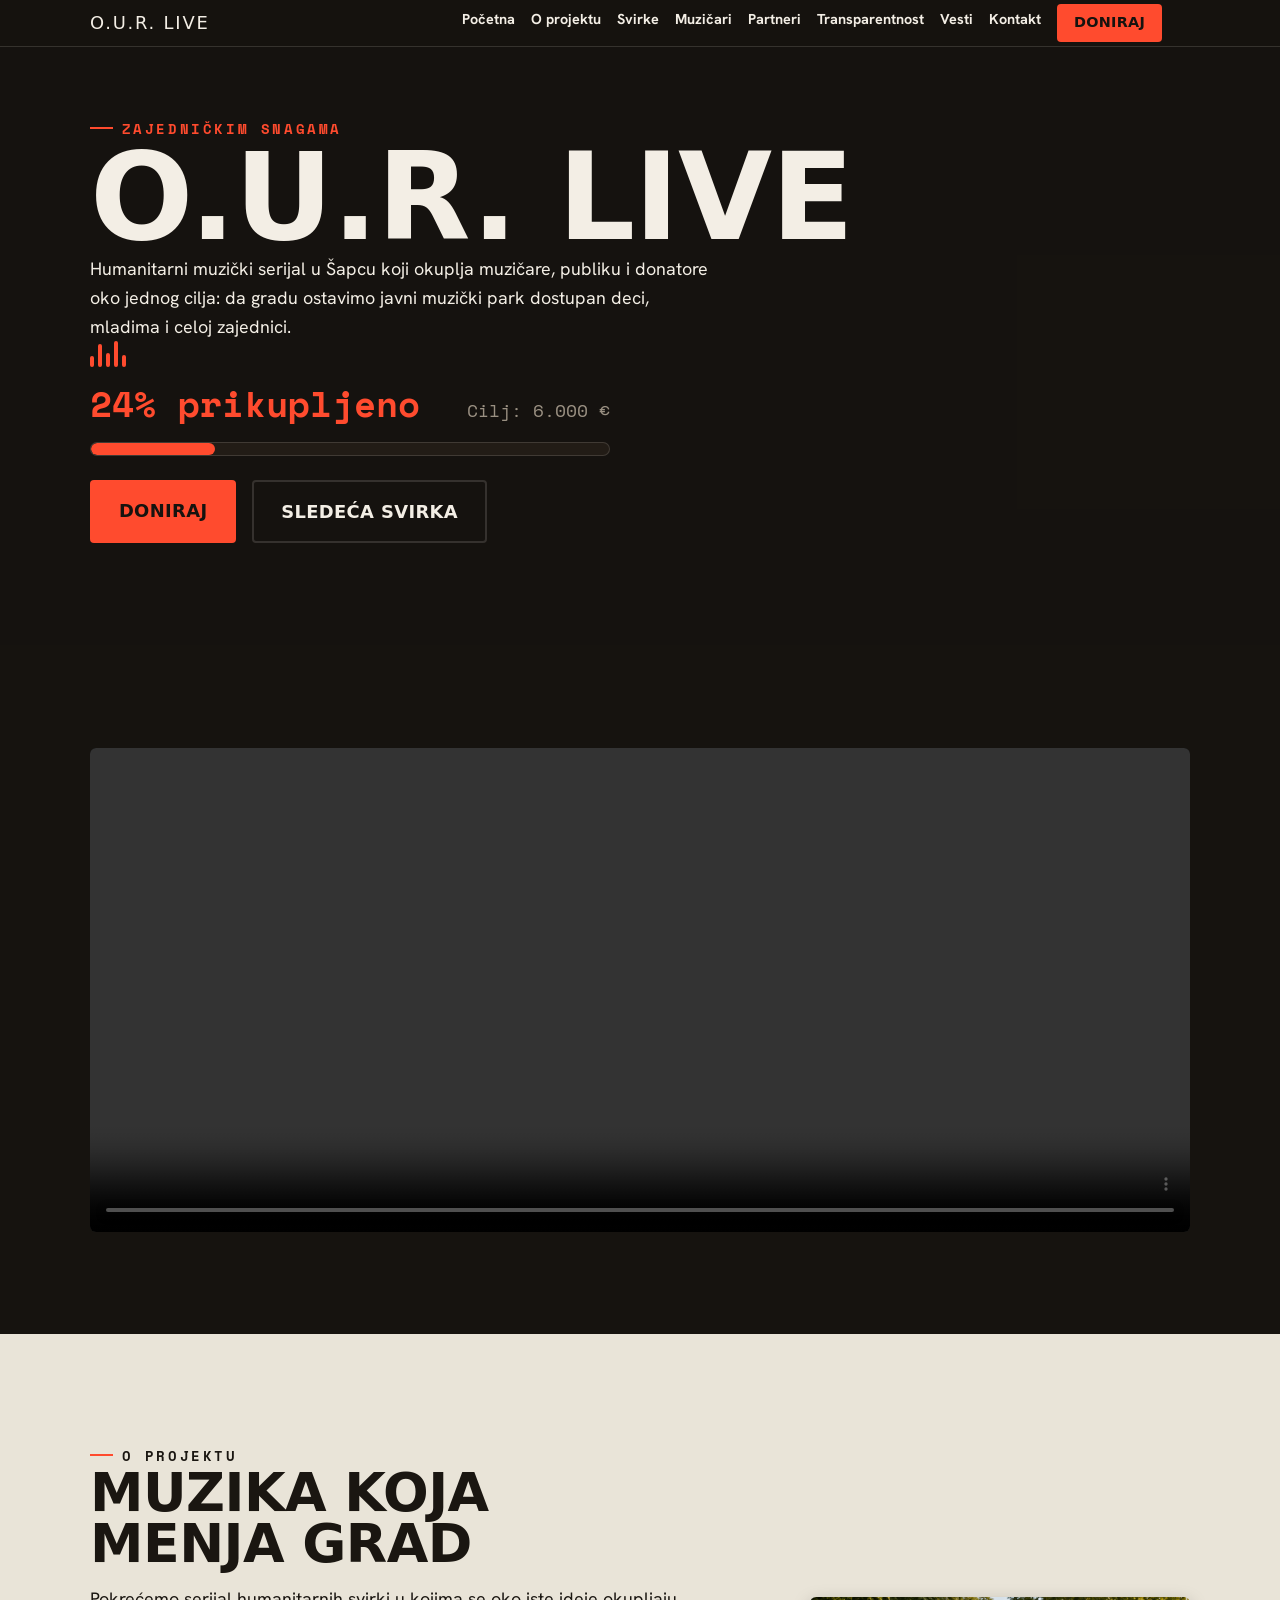
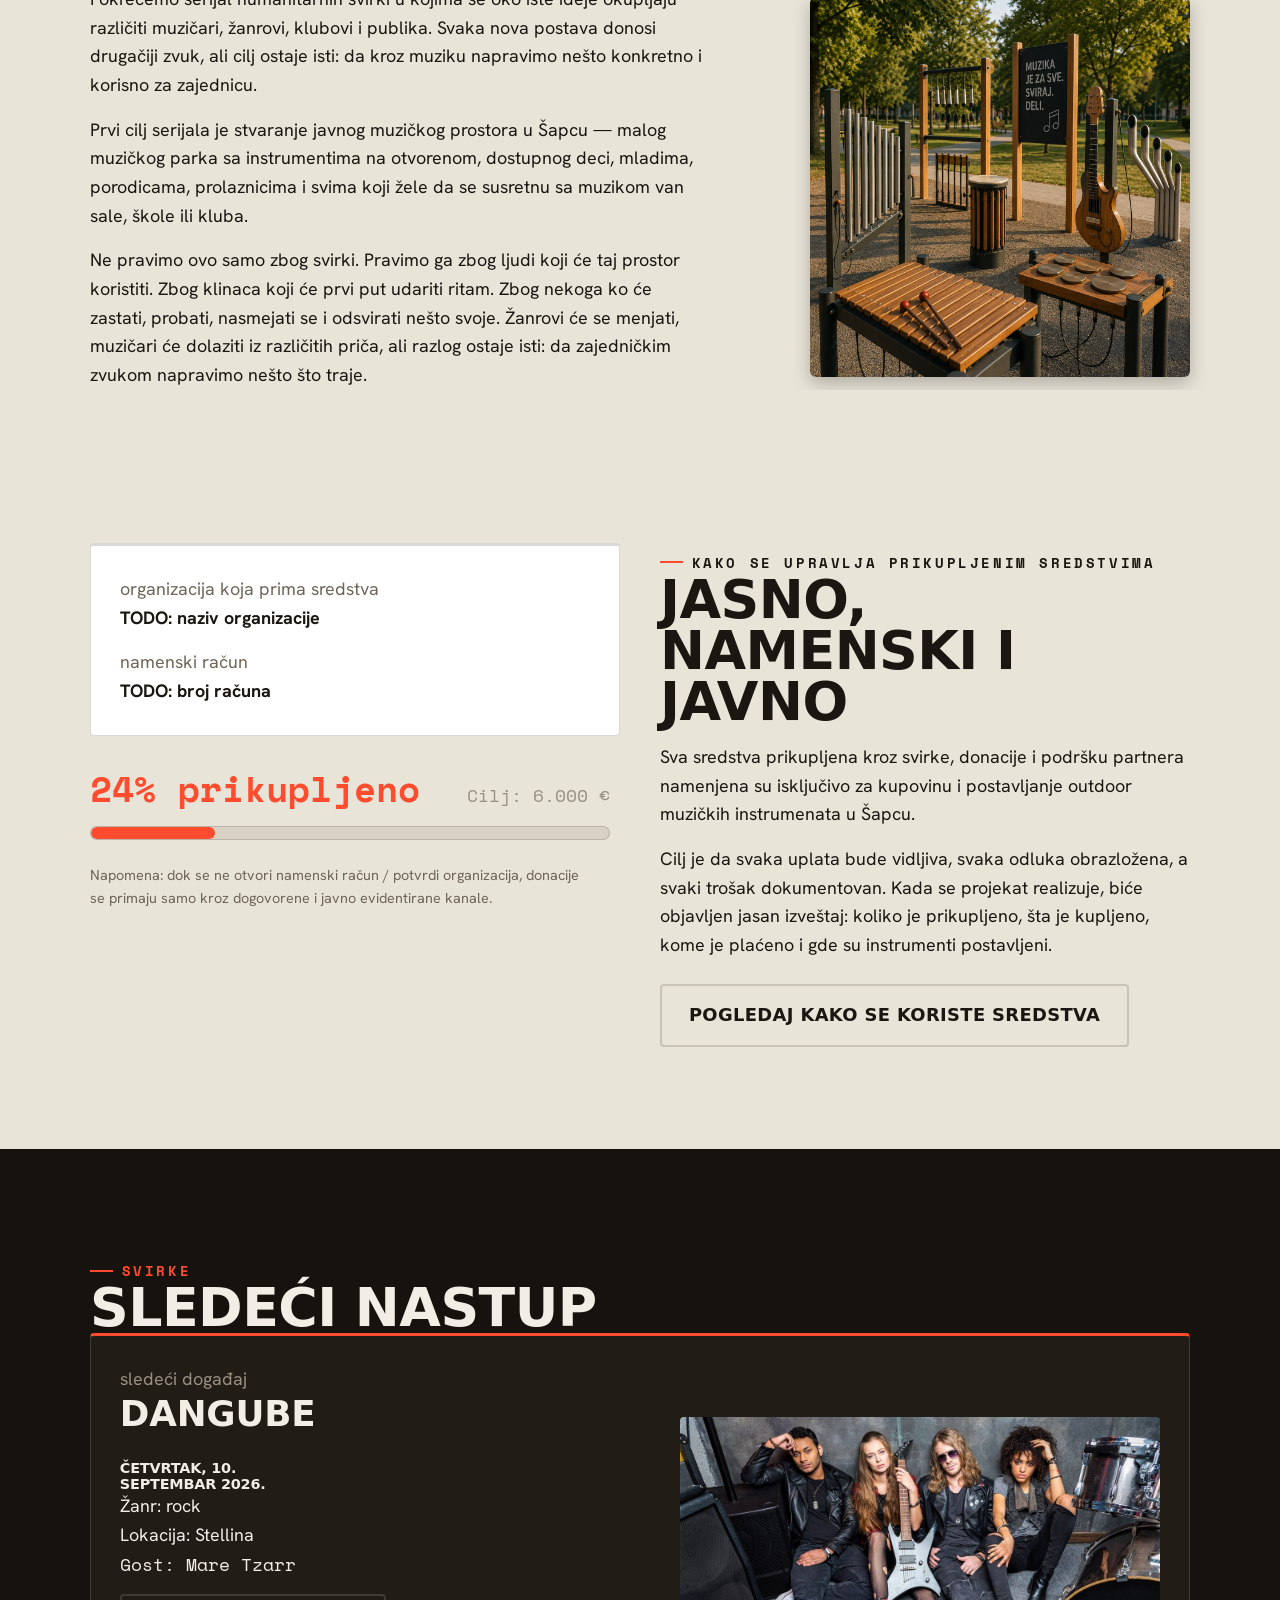
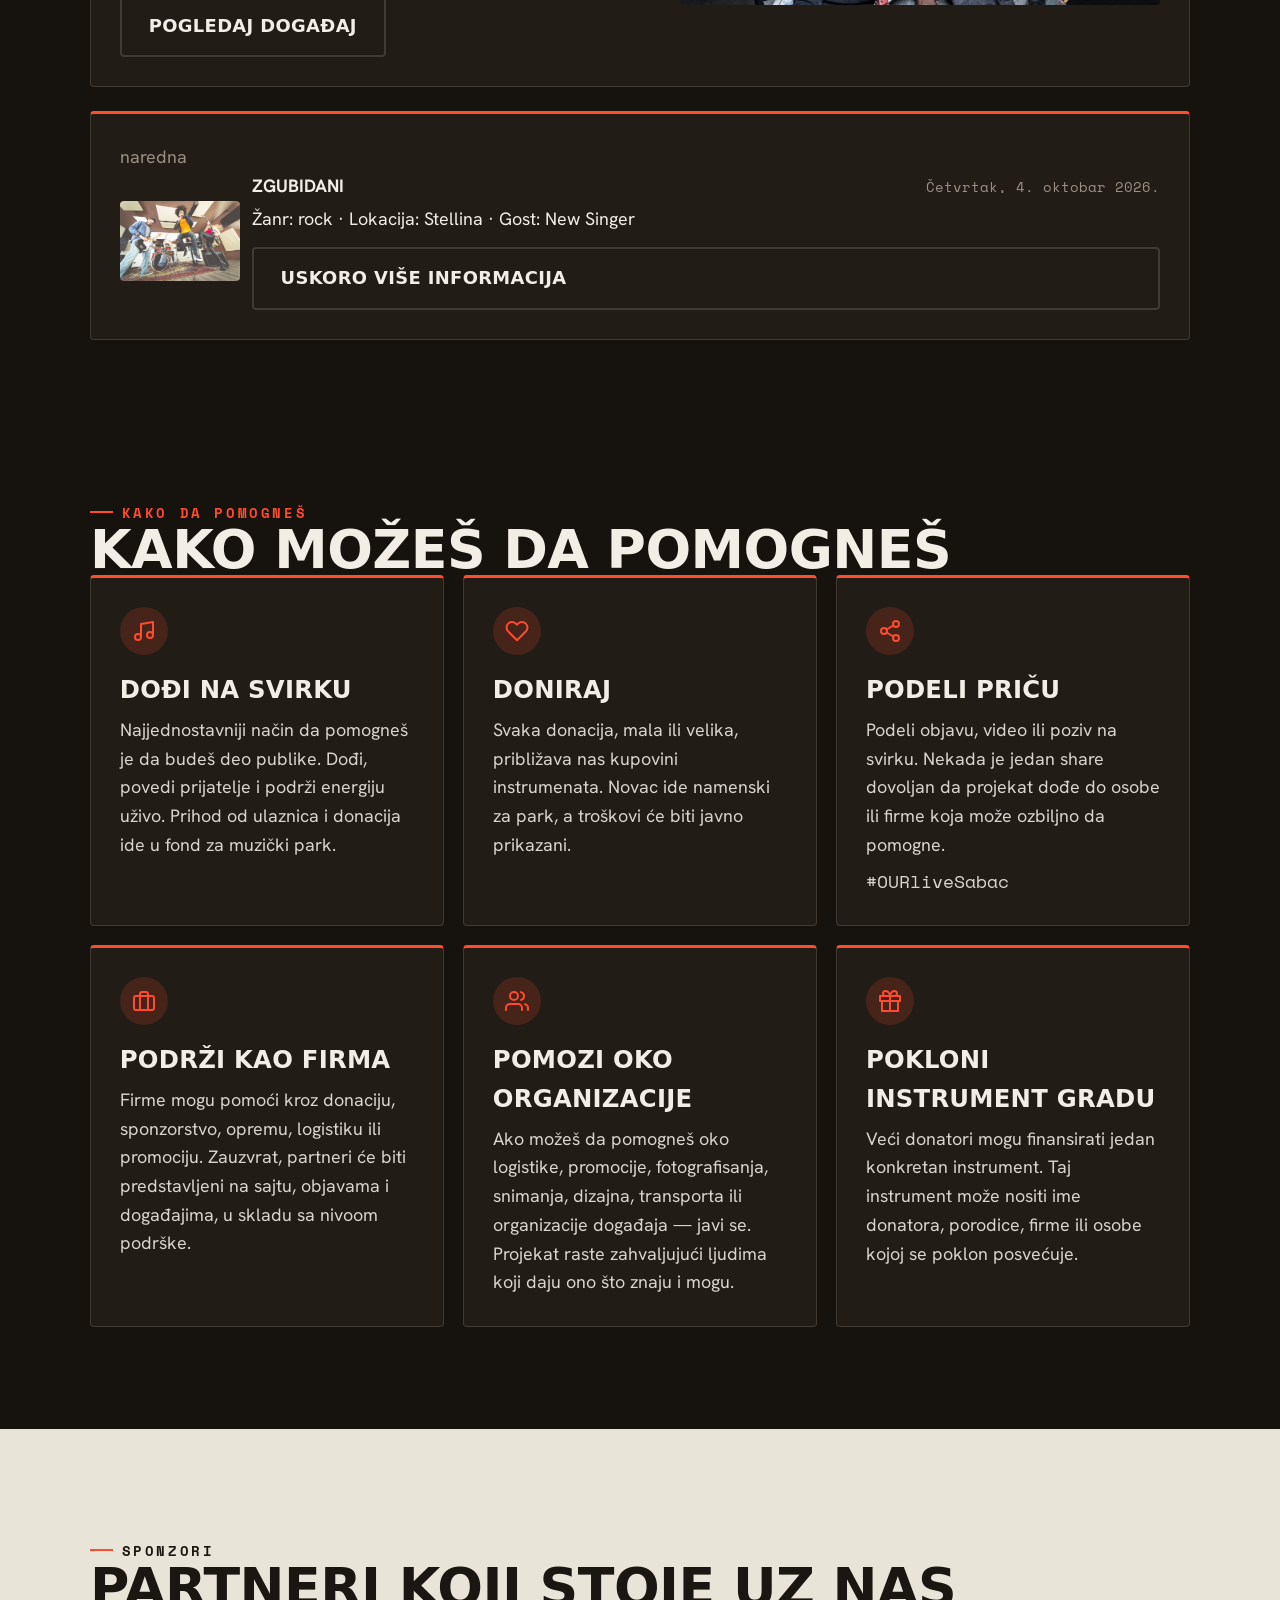
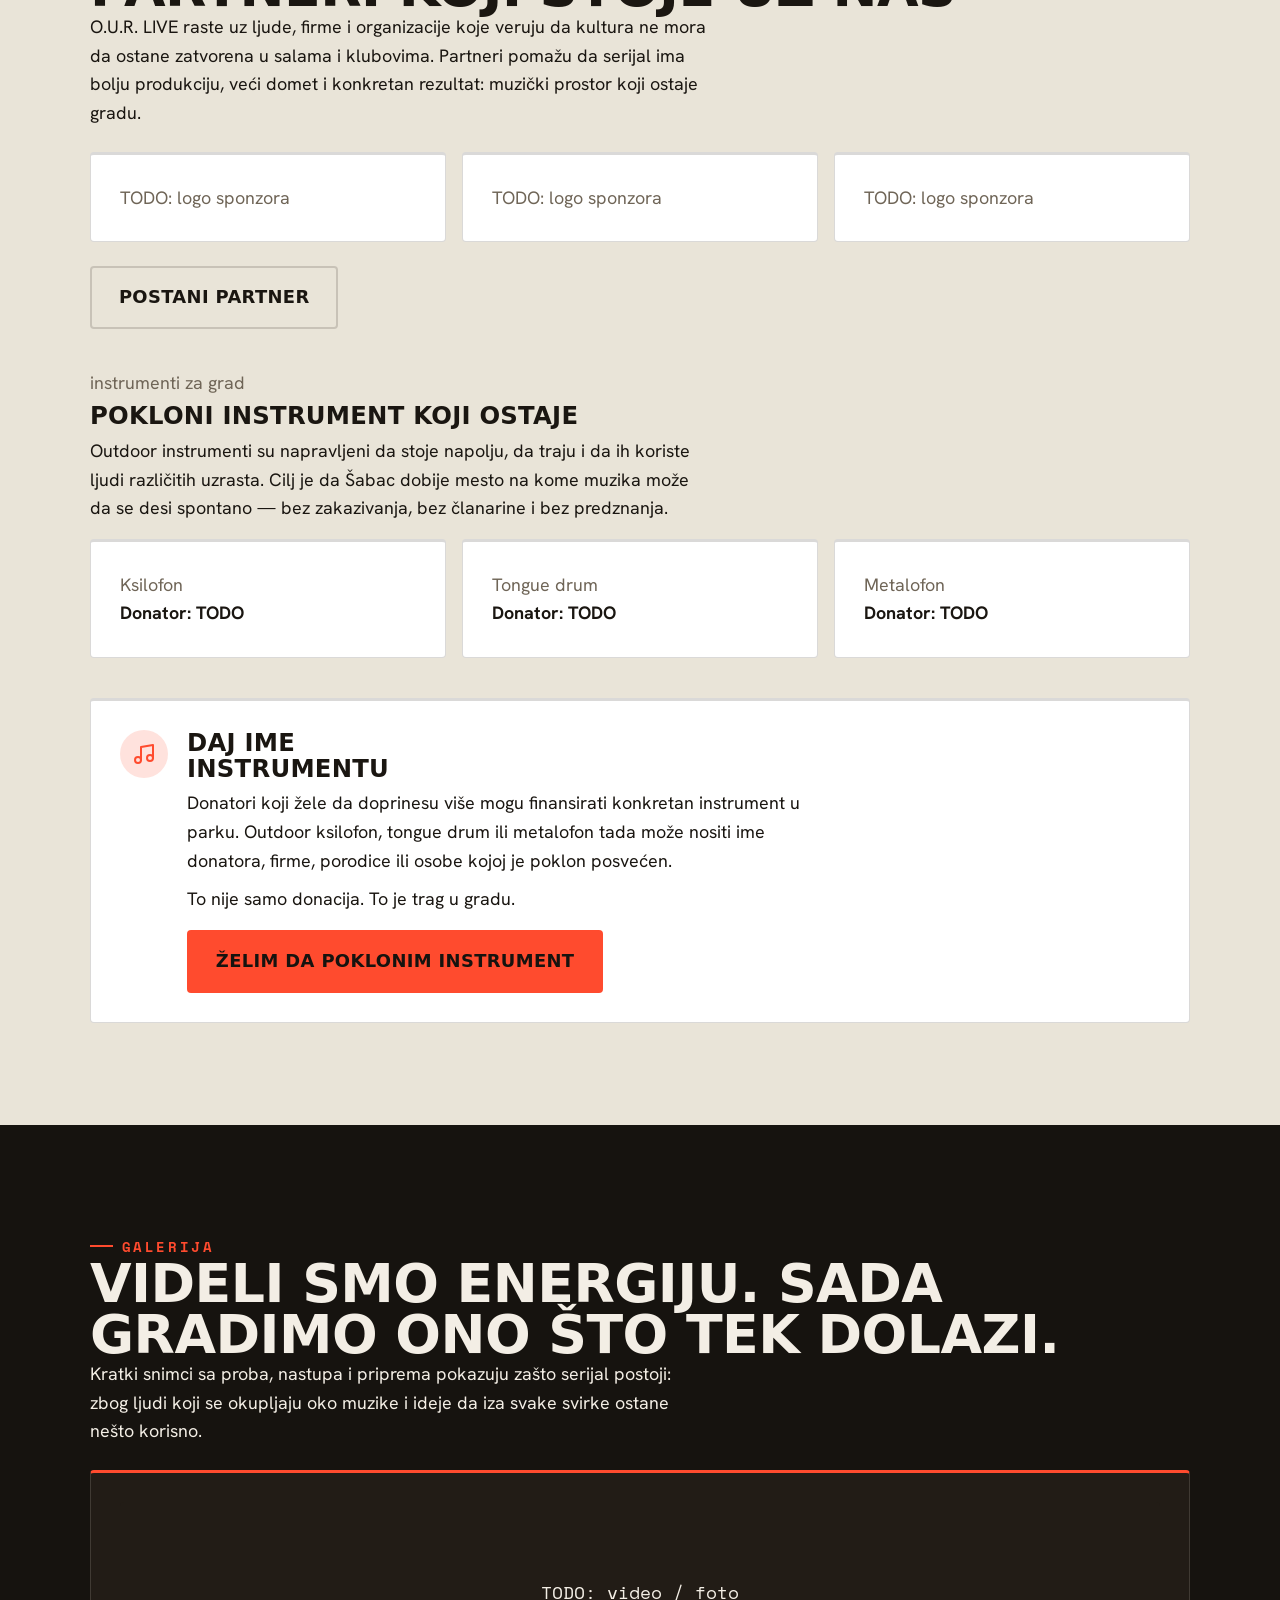
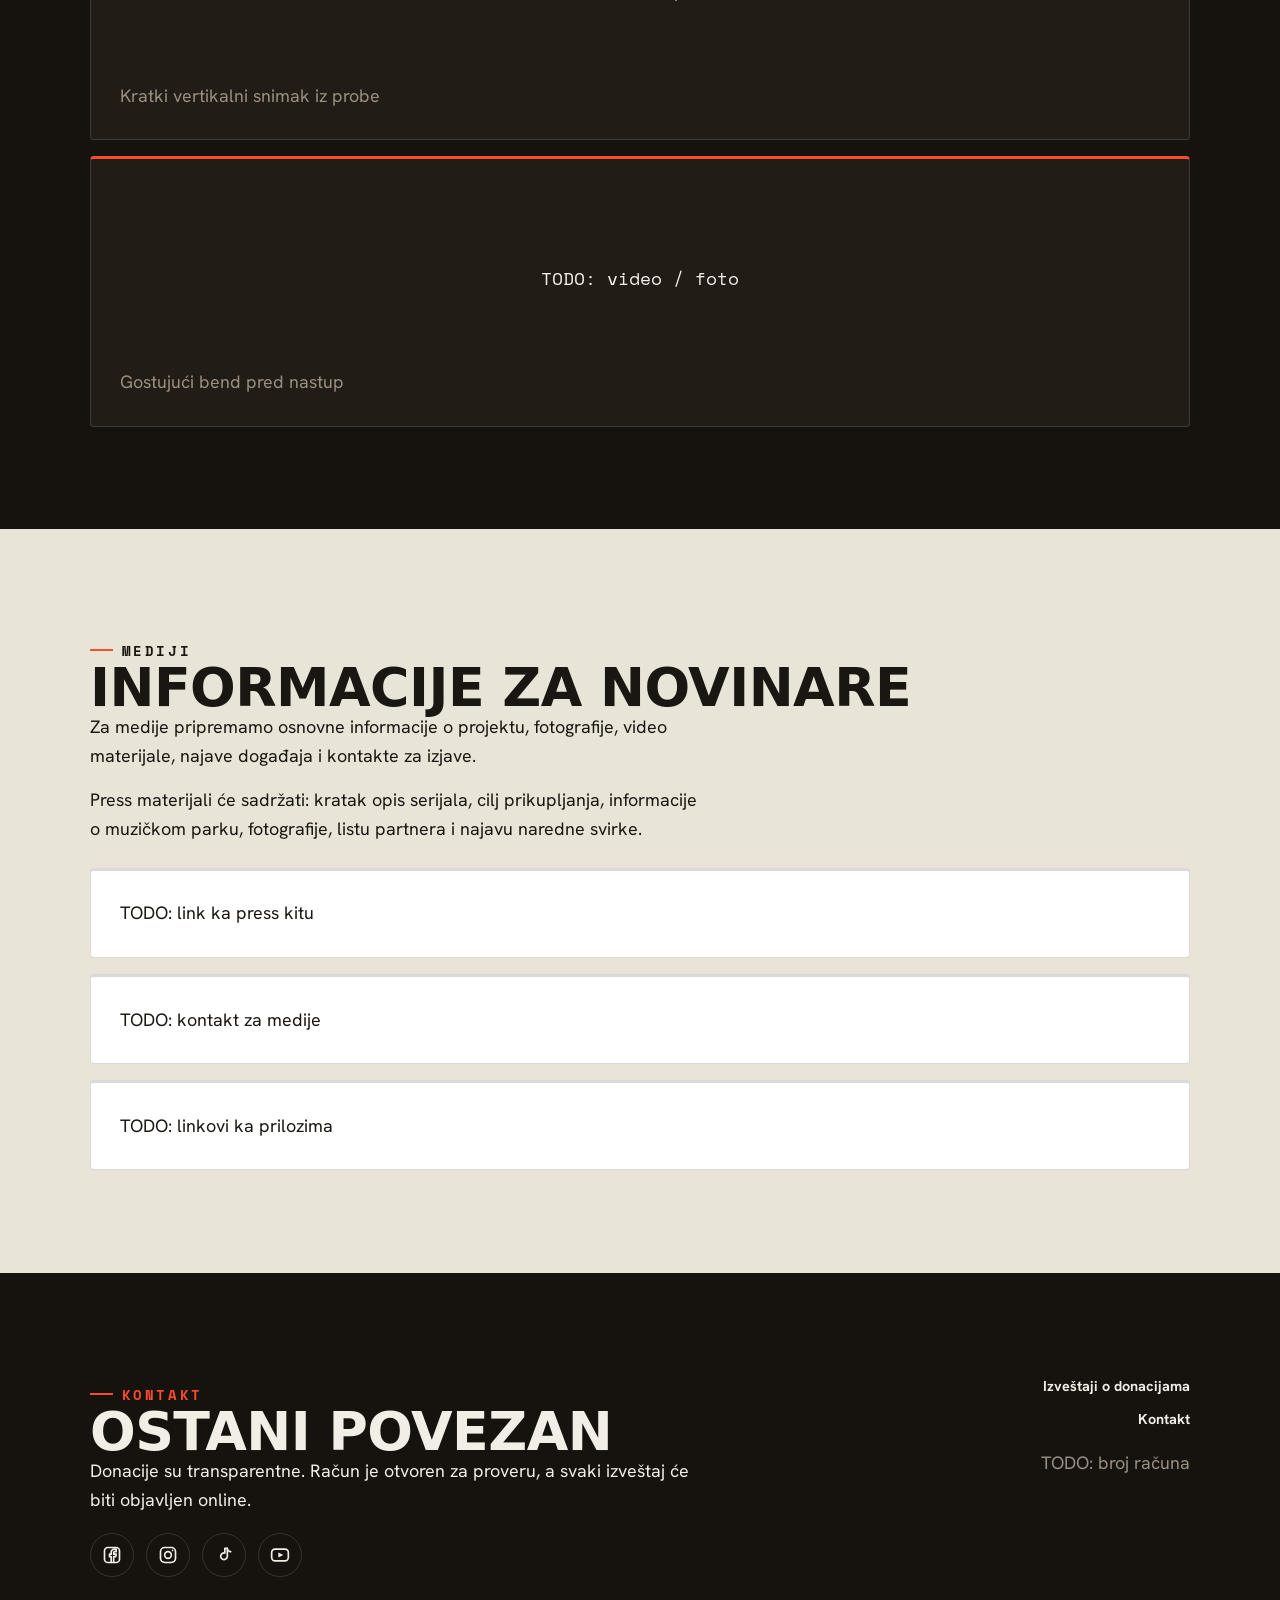
==== index.html @ f0184e60 "Move funds heading into the right column, above the text Eyebrow and h2 now live inside the right-co" ====
<!DOCTYPE html>
<html lang="sr">
<head>
  <meta charset="UTF-8">
  <meta name="viewport" content="width=device-width, initial-scale=1.0">
  <title>O.U.R. LIVE | Humanitarne svirke za muzički park u Šapcu</title>
  <meta name="description" content="O.U.R. LIVE je serijal humanitarnih svirki u Šapcu. Donacije idu za izgradnju outdoor muzičkog parka i instrumente za zajednicu.">
  <meta property="og:type" content="website">
  <meta property="og:locale" content="sr_RS">
  <meta property="og:title" content="O.U.R. LIVE | Humanitarne svirke za muzički park u Šapcu">
  <meta property="og:description" content="O.U.R. LIVE je serijal humanitarnih svirki u Šapcu. Donacije idu za izgradnju outdoor muzičkog parka i instrumente za zajednicu.">
  <!-- TODO: zameniti apsolutnim URL-om (sa domenom) kad sajt ode na produkciju -->
  <meta property="og:image" content="/dangube-band-web.jpg">
  <link rel="stylesheet" href="styles.css">
</head>
<body data-genre="hardrock">
    <site-nav></site-nav>
  <header class="section stage" aria-label="Hero" style="position:relative; overflow:hidden;">
    <div style="position:absolute; inset:0; z-index:0; overflow:hidden;">
      <video autoplay muted loop playsinline style="width:100%; height:100%; object-fit:cover; display:block;">
        <source src="hero.mp4" type="video/mp4">
        Tvoj brauzer ne podržava video.
      </video>
      <div style="position:absolute; inset:0; background:color-mix(in srgb, var(--ink) 35%, transparent);"></div>
    </div>
    <div class="wrap" style="position:relative; z-index:1;">
      <span class="eyebrow">ZAJEDNIČKIM SNAGAMA</span>
      <h1>O.U.R. LIVE</h1>
      <p>Humanitarni muzički serijal u Šapcu koji okuplja muzičare, publiku i donatore oko jednog cilja: da gradu ostavimo javni muzički park dostupan deci, mladima i celoj zajednici.</p>
      <div class="pulse" aria-hidden="true">
        <span></span><span></span><span></span><span></span><span></span>
      </div>
      <div class="thermo" role="region" aria-label="procenat prikupljenih donacija">
        <div class="thermo__row">
          <div class="thermo__now"><span class="data">24%</span> prikupljeno</div>
          <div class="thermo__goal">Cilj: 6.000 €</div>
        </div>
        <div class="thermo__bar" aria-hidden="true">
          <div class="thermo__fill" style="--progress:24%;"></div>
        </div>
      </div>
      <div style="display:flex; flex-wrap:wrap; gap:1rem; margin-top:1.5rem;">
        <a class="btn btn--donate" href="#funds">Doniraj</a>
        <button class="btn btn--ghost" id="scrollNext" type="button">Sledeća svirka</button>
      </div>
      
    </div>
  </header>

  <section id="hero-video-block" class="section stage" aria-label="Hero video block" style="background:var(--ink); color:var(--on-ink);">
    <div class="wrap">
      <div style="max-width:var(--maxw); margin-inline:auto;">
        <div style="background:transparent; border-radius:6px; overflow:hidden;">
          <!-- mesto za video: ubaci fajl i <source> u <video> ili promeni src -->
          <div style="width:100%; height:clamp(20.52rem, 37.8vw, 43.2rem);">
            <video id="hero-block-video" playsinline controls style="width:100%; height:100%; object-fit:cover; display:block; background:#000;">
              <source src="band.mp4" type="video/mp4">
              Tvoj brauzer ne podržava video.
            </video>
          </div>
        </div>
      </div>
    </div>
  </section>

  <main>
    <section id="project" class="section ledger" aria-labelledby="project-title">
      <div class="wrap">
        <span class="eyebrow">o projektu</span>
        <h2 id="project-title">Muzika koja<br>menja grad</h2>
        <div style="height:1rem" aria-hidden="true"></div>
        <div class="project-grid">
          <div>
            <p>Pokrećemo serijal humanitarnih svirki u kojima se oko iste ideje okupljaju različiti muzičari, žanrovi, klubovi i publika. Svaka nova postava donosi drugačiji zvuk, ali cilj ostaje isti: da kroz muziku napravimo nešto konkretno i korisno za zajednicu.</p>
            <div style="height:1rem" aria-hidden="true"></div>
            <p>Prvi cilj serijala je stvaranje javnog muzičkog prostora u Šapcu — malog muzičkog parka sa instrumentima na otvorenom, dostupnog deci, mladima, porodicama, prolaznicima i svima koji žele da se susretnu sa muzikom van sale, škole ili kluba.</p>
            <div style="height:1rem" aria-hidden="true"></div>
            <p>Ne pravimo ovo samo zbog svirki. Pravimo ga zbog ljudi koji će taj prostor koristiti. Zbog klinaca koji će prvi put udariti ritam. Zbog nekoga ko će zastati, probati, nasmejati se i odsvirati nešto svoje. Žanrovi će se menjati, muzičari će dolaziti iz različitih priča, ali razlog ostaje isti: da zajedničkim zvukom napravimo nešto što traje.</p>
          </div>
          <figure style="margin:0; display:flex; align-items:center; justify-content:center;">
            <img src="ksilofon.png" alt="ksilofon instrument" style="width:auto; max-height:clamp(24rem,80vh,72rem); border-radius:6px; box-shadow: 0 6px 18px rgba(0,0,0,0.25);" />
          </figure>
        </div>
      </div>
    </section>

    <section id="funds" class="section ledger" aria-labelledby="funds-title" style="padding-block-start: calc(var(--section-y) * 0.5);">
      <div class="wrap funds-content">
        <div class="funds-columns">
          <div class="funds-columns__data">
            <div class="card">
              <p class="muted">organizacija koja prima sredstva</p>
              <p><strong>TODO: naziv organizacije</strong></p>
              <p class="muted" style="margin-top:1rem;">namenski račun</p>
              <p><strong>TODO: broj računa</strong></p>
            </div>

            <div class="thermo" role="region" aria-label="procenat prikupljenih donacija" style="margin-top:1.5rem;">
              <div class="thermo__row">
                <div class="thermo__now"><span class="data">24%</span> prikupljeno</div>
                <div class="thermo__goal">Cilj: 6.000 €</div>
              </div>
              <div class="thermo__bar" aria-hidden="true">
                <div class="thermo__fill" style="--progress:24%;"></div>
              </div>
            </div>

            <p class="muted" style="margin-top:1.5rem; font-size:var(--step--1);">Napomena: dok se ne otvori namenski račun / potvrdi organizacija, donacije se primaju samo kroz dogovorene i javno evidentirane kanale.</p>
          </div>
          <div class="funds-columns__text">
            <span class="eyebrow">kako se upravlja prikupljenim sredstvima</span>
            <h2 id="funds-title">Jasno, namenski i javno</h2>
            <div style="height:1rem" aria-hidden="true"></div>
            <p>Sva sredstva prikupljena kroz svirke, donacije i podršku partnera namenjena su isključivo za kupovinu i postavljanje outdoor muzičkih instrumenata u Šapcu.</p>
            <div style="height:1rem" aria-hidden="true"></div>
            <p>Cilj je da svaka uplata bude vidljiva, svaka odluka obrazložena, a svaki trošak dokumentovan. Kada se projekat realizuje, biće objavljen jasan izveštaj: koliko je prikupljeno, šta je kupljeno, kome je plaćeno i gde su instrumenti postavljeni.</p>
            <a class="btn btn--ghost" href="/transparentnost.html" style="margin-top:1.5rem;">Pogledaj kako se koriste sredstva</a>
          </div>
        </div>
      </div>
    </section>

    <section id="shows" class="section stage" aria-labelledby="shows-title" style="padding-block-end: calc(var(--section-y) * 0.5);">
      <div class="wrap">
        <span class="eyebrow">svirke</span>
        <h2 id="shows-title" tabindex="-1">Sledeći nastup</h2>
        <article class="card show-card" aria-labelledby="next-show-title">
          <figure class="show-card__media" style="aspect-ratio:1200/469;">
            <img src="dangube-band-web.jpg" alt="Bend Dangube" width="1200" height="469" loading="lazy" />
          </figure>
          <div class="show-card__body">
            <p class="muted">sledeći događaj</p>
            <h3 id="next-show-title"><strong>DANGUBE</strong><br><span class="show-date">Četvrtak, 10. septembar 2026.</span></h3>
            <p>Žanr: rock<br>Lokacija: Stellina</p>
            <p class="data">Gost: Mare Tzarr</p>
            <a class="btn btn--ghost" href="/svirke/" style="margin-top:1rem;">Pogledaj događaj</a>
          </div>
        </article>
        <div style="margin-top:1.5rem; display:grid; gap:1rem;">
          <article class="card">
            <p class="muted">naredna</p>
            <div class="next-show">
              <figure class="next-show__thumb">
                <img src="zgubidani-band-web.jpg" alt="Bend Zgubidani" loading="lazy" />
              </figure>
              <div class="next-show__body">
                <div class="next-show__row">
                  <strong>ZGUBIDANI</strong>
                  <span class="data">Četvrtak, 4. oktobar 2026.</span>
                </div>
                <div class="next-show__row">
                  <span>Žanr: rock · Lokacija: Stellina · Gost: New Singer</span>
                </div>
                <a class="btn btn--ghost" href="/svirke/" style="margin-top:0.5rem;">Uskoro više informacija</a>
              </div>
            </div>
          </article>
        </div>
      </div>
    </section>

    <section id="help" class="section stage" aria-labelledby="help-title">
      <div class="wrap">
        <span class="eyebrow">kako da pomogneš</span>
        <h2 id="help-title">Kako možeš da pomogneš</h2>
        <ul class="help-grid">
          <li class="card help-card">
            <span class="help-card__icon" aria-hidden="true">
              <svg viewBox="0 0 24 24" fill="none" stroke="currentColor" stroke-width="2" stroke-linecap="round" stroke-linejoin="round"><path d="M9 18V5l12-2v13"></path><circle cx="6" cy="18" r="3"></circle><circle cx="18" cy="16" r="3"></circle></svg>
            </span>
            <p class="help-card__title">Dođi na svirku</p>
            <p>Najjednostavniji način da pomogneš je da budeš deo publike. Dođi, povedi prijatelje i podrži energiju uživo. Prihod od ulaznica i donacija ide u fond za muzički park.</p>
          </li>
          <li class="card help-card">
            <span class="help-card__icon" aria-hidden="true">
              <svg viewBox="0 0 24 24" fill="none" stroke="currentColor" stroke-width="2" stroke-linecap="round" stroke-linejoin="round"><path d="M20.84 4.61a5.5 5.5 0 0 0-7.78 0L12 5.67l-1.06-1.06a5.5 5.5 0 0 0-7.78 7.78l1.06 1.06L12 21.23l7.78-7.78 1.06-1.06a5.5 5.5 0 0 0 0-7.78z"></path></svg>
            </span>
            <p class="help-card__title">Doniraj</p>
            <p>Svaka donacija, mala ili velika, približava nas kupovini instrumenata. Novac ide namenski za park, a troškovi će biti javno prikazani.</p>
          </li>
          <li class="card help-card">
            <span class="help-card__icon" aria-hidden="true">
              <svg viewBox="0 0 24 24" fill="none" stroke="currentColor" stroke-width="2" stroke-linecap="round" stroke-linejoin="round"><circle cx="18" cy="5" r="3"></circle><circle cx="6" cy="12" r="3"></circle><circle cx="18" cy="19" r="3"></circle><line x1="8.59" y1="13.51" x2="15.42" y2="17.49"></line><line x1="15.41" y1="6.51" x2="8.59" y2="10.49"></line></svg>
            </span>
            <p class="help-card__title">Podeli priču</p>
            <p>Podeli objavu, video ili poziv na svirku. Nekada je jedan share dovoljan da projekat dođe do osobe ili firme koja može ozbiljno da pomogne.</p>
            <p class="data" style="margin-top:0.5rem;">#OURliveSabac</p>
          </li>
          <li class="card help-card">
            <span class="help-card__icon" aria-hidden="true">
              <svg viewBox="0 0 24 24" fill="none" stroke="currentColor" stroke-width="2" stroke-linecap="round" stroke-linejoin="round"><rect x="2" y="7" width="20" height="14" rx="2" ry="2"></rect><path d="M16 21V5a2 2 0 0 0-2-2h-4a2 2 0 0 0-2 2v16"></path></svg>
            </span>
            <p class="help-card__title">Podrži kao firma</p>
            <p>Firme mogu pomoći kroz donaciju, sponzorstvo, opremu, logistiku ili promociju. Zauzvrat, partneri će biti predstavljeni na sajtu, objavama i događajima, u skladu sa nivoom podrške.</p>
          </li>
          <li class="card help-card">
            <span class="help-card__icon" aria-hidden="true">
              <svg viewBox="0 0 24 24" fill="none" stroke="currentColor" stroke-width="2" stroke-linecap="round" stroke-linejoin="round"><path d="M17 21v-2a4 4 0 0 0-4-4H5a4 4 0 0 0-4 4v2"></path><circle cx="9" cy="7" r="4"></circle><path d="M23 21v-2a4 4 0 0 0-3-3.87"></path><path d="M16 3.13a4 4 0 0 1 0 7.75"></path></svg>
            </span>
            <p class="help-card__title">Pomozi oko organizacije</p>
            <p>Ako možeš da pomogneš oko logistike, promocije, fotografisanja, snimanja, dizajna, transporta ili organizacije događaja — javi se. Projekat raste zahvaljujući ljudima koji daju ono što znaju i mogu.</p>
          </li>
          <li class="card help-card">
            <span class="help-card__icon" aria-hidden="true">
              <svg viewBox="0 0 24 24" fill="none" stroke="currentColor" stroke-width="2" stroke-linecap="round" stroke-linejoin="round"><polyline points="20 12 20 22 4 22 4 12"></polyline><rect x="2" y="7" width="20" height="5"></rect><line x1="12" y1="22" x2="12" y2="7"></line><path d="M12 7H7.5a2.5 2.5 0 0 1 0-5C11 2 12 7 12 7z"></path><path d="M12 7h4.5a2.5 2.5 0 1 0 0-5C13 2 12 7 12 7z"></path></svg>
            </span>
            <p class="help-card__title">Pokloni instrument gradu</p>
            <p>Veći donatori mogu finansirati jedan konkretan instrument. Taj instrument može nositi ime donatora, porodice, firme ili osobe kojoj se poklon posvećuje.</p>
          </li>
        </ul>
      </div>
    </section>

    <section id="partners" class="section ledger" aria-labelledby="partners-title">
      <div class="wrap">
        <span class="eyebrow">sponzori</span>
        <h2 id="partners-title">Partneri koji stoje uz nas</h2>
        <p>O.U.R. LIVE raste uz ljude, firme i organizacije koje veruju da kultura ne mora da ostane zatvorena u salama i klubovima. Partneri pomažu da serijal ima bolju produkciju, veći domet i konkretan rezultat: muzički prostor koji ostaje gradu.</p>

        <div class="photo-grid" style="margin-top:1.5rem;">
          <div class="card"><p class="muted">TODO: logo sponzora</p></div>
          <div class="card"><p class="muted">TODO: logo sponzora</p></div>
          <div class="card"><p class="muted">TODO: logo sponzora</p></div>
        </div>
        <a class="btn btn--ghost" href="/kontakt.html" style="margin-top:1.5rem;">Postani partner</a>

        <div style="margin-top:2.5rem;">
          <p class="muted">instrumenti za grad</p>
          <h3 style="font-family:var(--font-display); font-size:var(--step-1); text-transform:uppercase; letter-spacing:0.01em; margin-top:0.4rem;">Pokloni instrument koji ostaje</h3>
          <p style="margin-top:0.6rem;">Outdoor instrumenti su napravljeni da stoje napolju, da traju i da ih koriste ljudi različitih uzrasta. Cilj je da Šabac dobije mesto na kome muzika može da se desi spontano — bez zakazivanja, bez članarine i bez predznanja.</p>
          <div class="photo-grid" style="margin-top:1rem;">
            <div class="card">
              <p class="muted">Ksilofon</p>
              <p><strong>Donator: TODO</strong></p>
            </div>
            <div class="card">
              <p class="muted">Tongue drum</p>
              <p><strong>Donator: TODO</strong></p>
            </div>
            <div class="card">
              <p class="muted">Metalofon</p>
              <p><strong>Donator: TODO</strong></p>
            </div>
          </div>
        </div>

        <div class="card" style="margin-top:2.5rem; display:flex; gap:1.2rem; align-items:flex-start;">
          <span class="help-card__icon" aria-hidden="true" style="flex-shrink:0;">
            <svg viewBox="0 0 24 24" fill="none" stroke="currentColor" stroke-width="2" stroke-linecap="round" stroke-linejoin="round"><path d="M9 18V5l12-2v13"></path><circle cx="6" cy="18" r="3"></circle><circle cx="18" cy="16" r="3"></circle></svg>
          </span>
          <div>
            <h3 style="font-family:var(--font-display); font-size:var(--step-1); text-transform:uppercase; letter-spacing:0.01em;">Daj ime instrumentu</h3>
            <p style="margin-top:0.4rem;">Donatori koji žele da doprinesu više mogu finansirati konkretan instrument u parku. Outdoor ksilofon, tongue drum ili metalofon tada može nositi ime donatora, firme, porodice ili osobe kojoj je poklon posvećen.</p>
            <p style="margin-top:0.6rem;">To nije samo donacija. To je trag u gradu.</p>
            <a class="btn btn--donate" href="/kontakt.html" style="margin-top:1rem;">Želim da poklonim instrument</a>
          </div>
        </div>
      </div>
    </section>

    <section id="gallery" class="section stage" aria-labelledby="gallery-title">
      <div class="wrap">
        <span class="eyebrow">galerija</span>
        <h2 id="gallery-title">Videli smo energiju. Sada gradimo ono što tek dolazi.</h2>
        <p>Kratki snimci sa proba, nastupa i priprema pokazuju zašto serijal postoji: zbog ljudi koji se okupljaju oko muzike i ideje da iza svake svirke ostane nešto korisno.</p>
        <div style="display:grid; gap:1rem; margin-top:1.5rem;">
          <figure class="card">
            <div aria-hidden="true" style="background:var(--surface-2); padding:2rem; border-radius:4px; min-height:180px; display:flex; align-items:center; justify-content:center;"><span style="color:var(--on-ink); font-family:var(--font-mono);">TODO: video / foto</span></div>
            <figcaption class="muted">Kratki vertikalni snimak iz probe</figcaption>
          </figure>
          <figure class="card">
            <div aria-hidden="true" style="background:var(--surface-2); padding:2rem; border-radius:4px; min-height:180px; display:flex; align-items:center; justify-content:center;"><span style="color:var(--on-ink); font-family:var(--font-mono);">TODO: video / foto</span></div>
            <figcaption class="muted">Gostujući bend pred nastup</figcaption>
          </figure>
        </div>
      </div>
    </section>

    <section id="press" class="section ledger" aria-labelledby="press-title">
      <div class="wrap">
        <span class="eyebrow">mediji</span>
        <h2 id="press-title">Informacije za novinare</h2>
        <p>Za medije pripremamo osnovne informacije o projektu, fotografije, video materijale, najave događaja i kontakte za izjave.</p>
        <div style="height:1rem" aria-hidden="true"></div>
        <p>Press materijali će sadržati: kratak opis serijala, cilj prikupljanja, informacije o muzičkom parku, fotografije, listu partnera i najavu naredne svirke.</p>
        <ul style="list-style:none; padding:0; display:grid; gap:1rem; margin-top:1.5rem;">
          <li class="card"><a href="#" aria-label="Press kit">TODO: link ka press kitu</a></li>
          <li class="card"><a href="#" aria-label="Kontakt za medije">TODO: kontakt za medije</a></li>
          <li class="card"><a href="#" aria-label="Linkovi ka prilozima">TODO: linkovi ka prilozima</a></li>
        </ul>
      </div>
    </section>
  </main>

  <site-footer></site-footer>

  <div class="donate-bar" aria-label="Brza traka za donaciju">
    <div>
      <p class="muted" style="margin:0;">Podrži muzički park u Šapcu</p>
      <p style="margin:0;">Jedna svirka pokrene veče. Zajednička podrška može da ostavi nešto što traje godinama.</p>
    </div>
    <a class="btn btn--donate" href="#funds">Doniraj sada</a>
  </div>

  <script src="script.js"></script>
</body>
</html>
---- styles.css ----
/* ============================================================
   ŠABAC LIVE — DIZAJN SISTEM
   Serijal humanitarnih svirki. Brend je SERIJAL, ne bend.
   ------------------------------------------------------------
   Skelet je žanrovski neutralan; AKCENAT se menja po epizodi
   (žanru) preko atributa data-genre. Sekcije se smenjuju:
   "scena" (tamno = šou) i "knjige" (svetlo = transparentnost).
   ============================================================ */

@import url('https://fonts.googleapis.com/css2?family=Archivo+Expanded:wght@600;700;800&family=Hanken+Grotesk:wght@400;500;600;700&family=Space+Mono:wght@400;700&display=swap');

/* ---------- TOKENI ---------- */
:root {
  /* Boje — scena (tamno) i knjige (svetlo) */
  --ink:        #16130F;   /* scena: topla skoro-crna */
  --surface-2:  #221C16;   /* podignuta tamna površina (kartice) */
  --on-ink:     #F3EEE5;   /* tekst na tamnom */
  --paper:      #E9E4D8;   /* knjige: topli bone (NIJE kliše-krem) */
  --paper-ink:  #1A1611;   /* tekst na svetlom */
  --muted:      #9A9082;   /* prigušen tekst */
  --line:       rgba(243,238,229,0.14);  /* tanke linije na tamnom */
  --line-ink:   rgba(26,22,17,0.16);      /* tanke linije na svetlom */

  /* Akcenat se MENJA po žanru. Default = hard rock (lansiranje). */
  --genre:      #FF4B2E;   /* hard rock — užareni crveni */
  --genre-ink:  #16130F;   /* tekst preko akcenta */

  /* Tipografija */
  --font-display: "Archivo Expanded", "Archivo", system-ui, sans-serif;
  --font-body:    "Hanken Grotesk", system-ui, -apple-system, sans-serif;
  --font-mono:    "Space Mono", ui-monospace, monospace;

  /* Type skala (responzivna, clamp) */
  --step--1: clamp(0.82rem, 0.79rem + 0.15vw, 0.9rem);
  --step-0:  clamp(1rem,    0.95rem + 0.25vw, 1.12rem);
  --step-1:  clamp(1.2rem,  1.08rem + 0.55vw, 1.55rem);
  --step-2:  clamp(1.6rem,  1.35rem + 1.1vw,  2.4rem);
  --step-3:  clamp(2.1rem,  1.6rem + 2.2vw,   3.6rem);
  --step-hero: clamp(3rem,  1.6rem + 7.5vw,   9rem);

  /* Prostor i ritam */
  --section-y: clamp(3.5rem, 2.4rem + 5vw, 7rem);
  --maxw: 1180px;
  --radius: 4px;          /* skoro oštro — posterski, ne mekano */
  --ease: cubic-bezier(0.22, 1, 0.36, 1);
}

/* Žanr-teme: stavi data-genre na <body> (ceo sajt)
   ili na pojedinačnu sekciju (npr. kartica svirke). */
[data-genre="hardrock"] { --genre:#FF4B2E; --genre-ink:#16130F; }
[data-genre="pop"]      { --genre:#FF4D8D; --genre-ink:#16130F; }
[data-genre="funk"]     { --genre:#F4B82E; --genre-ink:#16130F; }
[data-genre="blues"]    { --genre:#4DA6FF; --genre-ink:#16130F; }
[data-genre="akustika"] { --genre:#7BD389; --genre-ink:#16130F; }

/* ---------- RESET / BAZA ---------- */
*, *::before, *::after { box-sizing: border-box; }
* { margin: 0; }
html, body {
  min-width: 0;
  width: 100%;
  max-width: 100vw;
}
html {
  overflow-x: hidden;
}
.wrap {
  min-width: 0;
}
html { -webkit-text-size-adjust: 100%; scroll-behavior: smooth; }

body {
  background: var(--ink);
  color: var(--on-ink);
  font-family: var(--font-body);
  font-size: var(--step-0);
  line-height: 1.6;
  -webkit-font-smoothing: antialiased;
  text-rendering: optimizeLegibility;
}

img, svg, video { display: block; max-width: 100%; height: auto; }
a { color: inherit; text-decoration: none; }

/* ---------- TIPOGRAFIJA ---------- */
h1, h2, h3 {
  font-family: var(--font-display);
  font-weight: 800;
  line-height: 0.95;
  letter-spacing: -0.01em;
  text-transform: uppercase;
}
h1 { font-size: var(--step-hero); }
h2 { font-size: var(--step-3); }
h3 { font-size: var(--step-2); }
.card h3 {
  font-size: var(--step-0);
  max-width: 15ch;
  line-height: 1.1;
}
.card h3 strong {
  display: block;
  font-size: var(--step-2);
}
.card h3 .show-date {
  display: block;
  font-size: var(--step--1);
  font-weight: 700;
  margin-top: 0.5rem;
}
p  { max-width: 62ch; }

/* Oznaka / eyebrow — mono, prati žanr-boju */
.eyebrow {
  font-family: var(--font-mono);
  font-size: var(--step--1);
  font-weight: 700;
  letter-spacing: 0.18em;
  text-transform: uppercase;
  color: var(--genre);
  display: inline-flex;
  align-items: center;
  gap: 0.6em;
}
.eyebrow::before {
  content: "";
  width: 1.6em; height: 2px;
  background: var(--genre);
}

/* Brojke / podaci — uvek mono */
.data { font-family: var(--font-mono); font-feature-settings: "tnum"; }

/* ---------- LAYOUT ---------- */
.wrap {
  width: 100%;
  max-width: min(var(--maxw), 100vw);
  margin-inline: auto;
  padding-inline: clamp(1.1rem, 0.6rem + 2.5vw, 2.5rem);
  box-sizing: border-box;
  overflow-x: hidden;
}

/* Sekcija = vertikalni ritam. Varijante boje ispod. */
.section { padding-block: var(--section-y); }

/* "Scena" — tamno, default (energija, šou) */
.stage  { background: var(--ink);  color: var(--on-ink); }
/* "Knjige" — svetlo (transparentnost, čitljivost, poverenje) */
.ledger { background: var(--paper); color: var(--paper-ink); }
.ledger .muted { color: #6f6557; }
.ledger .eyebrow { color: var(--paper-ink); }
.ledger .eyebrow::before { background: var(--genre); }

.muted { color: var(--muted); }

/* ---------- DUGMAD ---------- */
.btn {
  display: inline-flex;
  align-items: center;
  gap: 0.5em;
  font-family: var(--font-display);
  font-weight: 700;
  font-size: var(--step-0);
  text-transform: uppercase;
  letter-spacing: 0.02em;
  padding: 0.85em 1.5em;
  border: 2px solid transparent;
  border-radius: var(--radius);
  cursor: pointer;
  transition: transform 0.15s var(--ease), background-color 0.15s, color 0.15s;
}
.btn:hover { transform: translateY(-2px); }
.btn:active { transform: translateY(0); }

/* Glavni CTA — žanr-boja. Ovo je "Doniraj". */
.btn--donate {
  background: var(--genre);
  color: var(--genre-ink);
}
.btn--donate:hover { filter: brightness(1.08); }

/* Sporedni CTA — obris */
.btn--ghost {
  background: transparent;
  color: var(--on-ink);
  border-color: var(--line);
}
.ledger .btn--ghost { color: var(--paper-ink); border-color: var(--line-ink); }
.btn--ghost:hover { border-color: var(--genre); color: var(--genre); }
site-nav, site-footer { display: contents; }

.site-nav {
  display: flex;
  flex-wrap: wrap;
  align-items: center;
  justify-content: space-between;
  gap: 0.75rem;
  margin-bottom: 1.5rem;
  padding: 0.25rem 0;
}
.site-nav__brand {
  font-family: var(--font-display);
  font-size: var(--step-0);
  letter-spacing: 0.1em;
  text-transform: uppercase;
  color: var(--on-ink);
  text-decoration: none;
}
.site-nav__list {
  display: flex;
  flex-wrap: wrap;
  gap: 1rem;
  list-style: none;
  padding: 0;
  margin: 0;
}
.site-nav__item { margin: 0; }
.site-nav__toggle {
  display: none;
  appearance: none;
  border: none;
  background: transparent;
  color: var(--on-ink);
  font-size: 1.4rem;
  cursor: pointer;
  padding: 0.25rem;
}
.site-nav__toggle:focus-visible {
  outline: 2px solid var(--genre);
  outline-offset: 2px;
}
.site-nav__link {
  color: var(--on-ink);
  font-size: var(--step--1);
  font-weight: 700;
  text-decoration: none;
  padding: 0;
  border: none;
  background: transparent;
  transition: color 0.2s ease;
}
.site-nav__link:hover,
.site-nav__link:focus-visible {
  color: var(--genre);
  outline: none;
}
.site-nav__item--donate { display: none; }
@media (min-width: 861px) {
  .site-nav-bar {
    position: sticky;
    top: 0;
    z-index: 100;
    background: color-mix(in srgb, var(--ink) 92%, transparent);
    backdrop-filter: blur(8px);
    border-bottom: 1px solid var(--line);
  }
  .site-nav { margin-bottom: 0; }
  .site-nav__list { margin-right: 1.75rem; }
  .site-nav__item--donate { display: list-item; }
  .site-nav__donate {
    padding: 0.45em 1.1em;
    font-size: var(--step--1);
    border-width: 1px;
  }
  header[aria-label="Hero"] .wrap { margin-top: -40px; }
}
@media (max-width: 860px) {
  .site-nav {
    flex-direction: row;
    align-items: center;
    justify-content: space-between;
    width: 100%;
    max-width: 100vw;
    min-width: 0;
  }
  .site-nav__toggle {
    display: inline-flex;
  }
  .site-nav__list {
    display: none;
    flex-direction: column;
    gap: 0.55rem;
    width: 100%;
    max-width: 100vw;
    flex-basis: 100%;
    box-sizing: border-box;
    margin-top: 0.75rem;
    padding: 1rem 0.75rem;
    background: rgba(22, 19, 15, 0.9);
    border-radius: 1rem;
  }
  .site-nav {
    max-width: 100vw;
  }
  .site-nav--open .site-nav__list {
    display: flex;
  }
  .site-nav__link {
    display: block;
    width: 100%;
    max-width: 100%;
    box-sizing: border-box;
    padding: 0.75rem 0.5rem;
  }
  .site-nav__brand {
    flex: 1 1 auto;
  }
}
.page-header { display: grid; gap: 0.9rem; padding-block-end: 1.5rem; border-bottom: 1px solid rgba(243, 238, 229, 0.1); }
.page-header h1 { max-width: 14ch; }
.page-intro { max-width: 68ch; margin-top: 0.5rem; }
.page-grid { display: grid; gap: 2rem; }
.project-grid {
  display: grid;
  grid-template-columns: 1fr;
  gap: 2rem;
  align-items: start;
}
.project-grid figure {
  margin: 0;
  display: flex;
  justify-content: center;
}
.project-grid img {
  width: 100%;
  max-width: 100%;
  height: auto;
  border-radius: 1rem;
  object-fit: cover;
}
@media (min-width: 720px) {
  .project-grid {
    grid-template-columns: minmax(0, 1fr) minmax(260px, 380px);
    align-items: center;
  }
}
@media (min-width: 960px) {
  .page-grid { grid-template-columns: minmax(320px, 1fr) 1fr; align-items: start; }
}

.placeholder-box {
  background: var(--surface-2);
  color: var(--on-ink);
  font-family: var(--font-mono);
  border-radius: var(--radius);
  min-height: 180px;
  display: flex;
  align-items: center;
  justify-content: center;
  text-align: center;
  padding: 1.5rem;
}
.ledger .placeholder-box {
  background: #fff;
  color: var(--paper-ink);
  border: 1px dashed var(--line-ink);
}
.photo-grid {
  display: grid;
  grid-template-columns: 1fr;
  gap: 1rem;
}
@media (min-width: 640px) {
  .photo-grid { grid-template-columns: repeat(3, 1fr); }
}
.funds-columns { display: grid; grid-template-columns: 1fr; gap: 2.5rem; }
.funds-columns__text { order: -1; }
@media (min-width: 720px) {
  #funds .wrap.funds-content > .funds-columns {
    display: grid;
    grid-template-columns: 1fr 1fr;
    gap: 2.5rem;
    align-items: start;
  }
  .funds-columns__text { order: 0; }
}
/* ---------- POTPISNI ELEMENT: TERMOMETAR DONACIJA ---------- */
.thermo { max-width: 520px; }
.thermo__row {
  display: flex;
  justify-content: space-between;
  align-items: baseline;
  font-family: var(--font-mono);
  margin-bottom: 0.6rem;
}
.thermo__now { font-size: var(--step-2); font-weight: 700; color: var(--genre); }
.thermo__goal { font-size: var(--step-0); color: var(--muted); }
.thermo__bar {
  height: 14px;
  background: var(--surface-2);
  border: 1px solid var(--line);
  border-radius: 999px;
  overflow: hidden;
}
.ledger .thermo__bar { background: #d9d2c4; border-color: var(--line-ink); }
.thermo__fill {
  height: 100%;
  width: var(--progress, 0%);   /* postavi inline: style="--progress:42%" */
  background: var(--genre);
  border-radius: 999px;
  transition: width 1s var(--ease);
}

@media (max-width: 719px) {
  header h1 + p { margin-top: calc(0.75rem + 20px); }
  header p + .pulse { margin-top: calc(1rem + 20px); }
}

/* ---------- POTPISNI MOTIV: PULS (bubnjar) ---------- */
.pulse { display: inline-flex; align-items: flex-end; gap: 4px; height: 1.4em; }
.pulse span {
  width: 4px;
  background: var(--genre);
  border-radius: 2px;
  animation: beat 1.1s var(--ease) infinite;
}
.pulse span:nth-child(1) { height: 40%; animation-delay: 0s; }
.pulse span:nth-child(2) { height: 90%; animation-delay: 0.12s; }
.pulse span:nth-child(3) { height: 55%; animation-delay: 0.24s; }
.pulse span:nth-child(4) { height: 100%; animation-delay: 0.36s; }
.pulse span:nth-child(5) { height: 45%; animation-delay: 0.48s; }
@keyframes beat {
  0%, 100% { transform: scaleY(0.6); }
  50%      { transform: scaleY(1); }
}

/* ---------- LEPLJIVA "DONIRAJ" TRAKA (mobilni) ---------- */
.donate-bar {
  display: none;
  position: fixed;
  inset-inline: 0;
  bottom: 0;
  z-index: 50;
  gap: 0.75rem;
  align-items: center;
  justify-content: space-between;
  padding: 0.7rem clamp(1rem, 4vw, 2rem);
  width: 100%;
  max-width: 100vw;
  box-sizing: border-box;
  background: color-mix(in srgb, var(--ink) 92%, transparent);
  backdrop-filter: blur(8px);
  border-top: 1px solid var(--line);
}
.donate-bar .btn { padding-block: 0.6em; }
@media (max-width: 719px) {
  .donate-bar { display: flex; }
  body:has(.donate-bar) { padding-bottom: 108px; }
}

/* ---------- KARTICA (svirka / instrument / sponzor) ---------- */
.card {
  background: var(--surface-2);
  border: 1px solid var(--line);
  max-width: 100vw;
  border-radius: var(--radius);
  padding: clamp(1.2rem, 1rem + 1vw, 1.8rem);
  border-top: 3px solid var(--genre);   /* žanr-akcenat na vrhu */
}
.ledger .card { background: #fff; border-color: var(--line-ink); color: var(--paper-ink); }

.show-card { display: grid; gap: 1.2rem; }
.show-card__media {
  margin: 0;
  border-radius: var(--radius);
  overflow: hidden;
  aspect-ratio: 16 / 9;
}
.show-card__media img {
  width: 100%;
  height: 100%;
  object-fit: cover;
  display: block;
}
@media (min-width: 860px) {
  .show-card { grid-template-columns: 1fr minmax(320px, 480px); align-items: center; }
  .show-card__media { order: 2; }
  .show-card__body { order: 1; }
}

/* ---------- Kompaktan red za naredne svirke (mala slika, nenaglašeno) ---------- */
.next-show { display: flex; flex-direction: column; gap: 0.75rem; }
.next-show__thumb {
  margin: 0;
  flex-shrink: 0;
  overflow: hidden;
  border-radius: var(--radius);
  aspect-ratio: 1200 / 801;
  width: 6rem;
}
.next-show__thumb img { width: 100%; height: 100%; object-fit: cover; display: block; }
.next-show__body { display: grid; gap: 0.3rem; min-width: 0; }
.next-show__row { display: flex; justify-content: space-between; align-items: baseline; gap: 1rem; flex-wrap: wrap; }
.next-show__row .data { font-size: var(--step--1); color: var(--muted); }
@media (min-width: 480px) {
  .next-show { flex-direction: row; align-items: center; }
  .next-show__thumb { width: auto; height: 5rem; }
  .next-show__body { flex: 1; align-content: center; }
}

/* ---------- KARTICE: KAKO DA POMOGNEŠ ---------- */
.help-grid {
  list-style: none;
  margin: 0;
  padding: 0;
  display: grid;
  grid-template-columns: 1fr;
  gap: 1.2rem;
}
@media (min-width: 640px) {
  .help-grid { grid-template-columns: repeat(2, 1fr); }
}
@media (min-width: 960px) {
  .help-grid { grid-template-columns: repeat(3, 1fr); }
}
.help-card {
  transition: transform 0.2s var(--ease), border-color 0.2s var(--ease);
}
.help-card:hover { transform: translateY(-4px); border-color: var(--genre); }
.help-card__icon {
  display: inline-flex;
  align-items: center;
  justify-content: center;
  width: 3rem;
  height: 3rem;
  border-radius: 50%;
  background: color-mix(in srgb, var(--genre) 16%, transparent);
  color: var(--genre);
  margin-bottom: 1rem;
}
.help-card__icon svg { width: 1.5rem; height: 1.5rem; }
.help-card__title {
  font-family: var(--font-display);
  font-weight: 700;
  font-size: var(--step-1);
  text-transform: uppercase;
  letter-spacing: 0.01em;
  margin-bottom: 0.4rem;
}
.help-card p:not(.help-card__title) { color: rgba(243, 238, 229, 0.88); }
.help-card--placeholder { border-style: solid dashed dashed dashed; }
.help-card--placeholder .help-card__title { color: var(--muted); }

/* ---------- FOOTER ---------- */
.footer-grid {
  display: grid;
  gap: 2rem;
}
@media (min-width: 720px) {
  .footer-grid { grid-template-columns: minmax(0, 1fr) auto; align-items: start; }
}
.footer-social {
  display: flex;
  gap: 0.75rem;
  margin-top: 1.2rem;
}
.footer-social__link {
  display: inline-flex;
  align-items: center;
  justify-content: center;
  width: 2.75rem;
  height: 2.75rem;
  border-radius: 50%;
  border: 1px solid var(--line);
  color: var(--on-ink);
  transition: border-color 0.2s var(--ease), color 0.2s var(--ease), transform 0.2s var(--ease);
}
.footer-social__link svg { width: 1.25rem; height: 1.25rem; }
.footer-social__link:hover {
  border-color: var(--genre);
  color: var(--genre);
  transform: translateY(-2px);
}
.footer-links {
  display: flex;
  flex-direction: column;
  gap: 0.6rem;
}
@media (min-width: 720px) {
  .footer-links { text-align: right; }
}

/* ---------- PRISTUPAČNOST ---------- */
:focus-visible {
  outline: 3px solid var(--genre);
  outline-offset: 3px;
  border-radius: 2px;
}
.visually-hidden {
  position: absolute; width: 1px; height: 1px;
  padding: 0; margin: -1px; overflow: hidden; clip: rect(0 0 0 0); white-space: nowrap;
}

@media (prefers-reduced-motion: reduce) {
  *, *::before, *::after {
    animation-duration: 0.001ms !important;
    animation-iteration-count: 1 !important;
    transition-duration: 0.001ms !important;
    scroll-behavior: auto !important;
  }
}
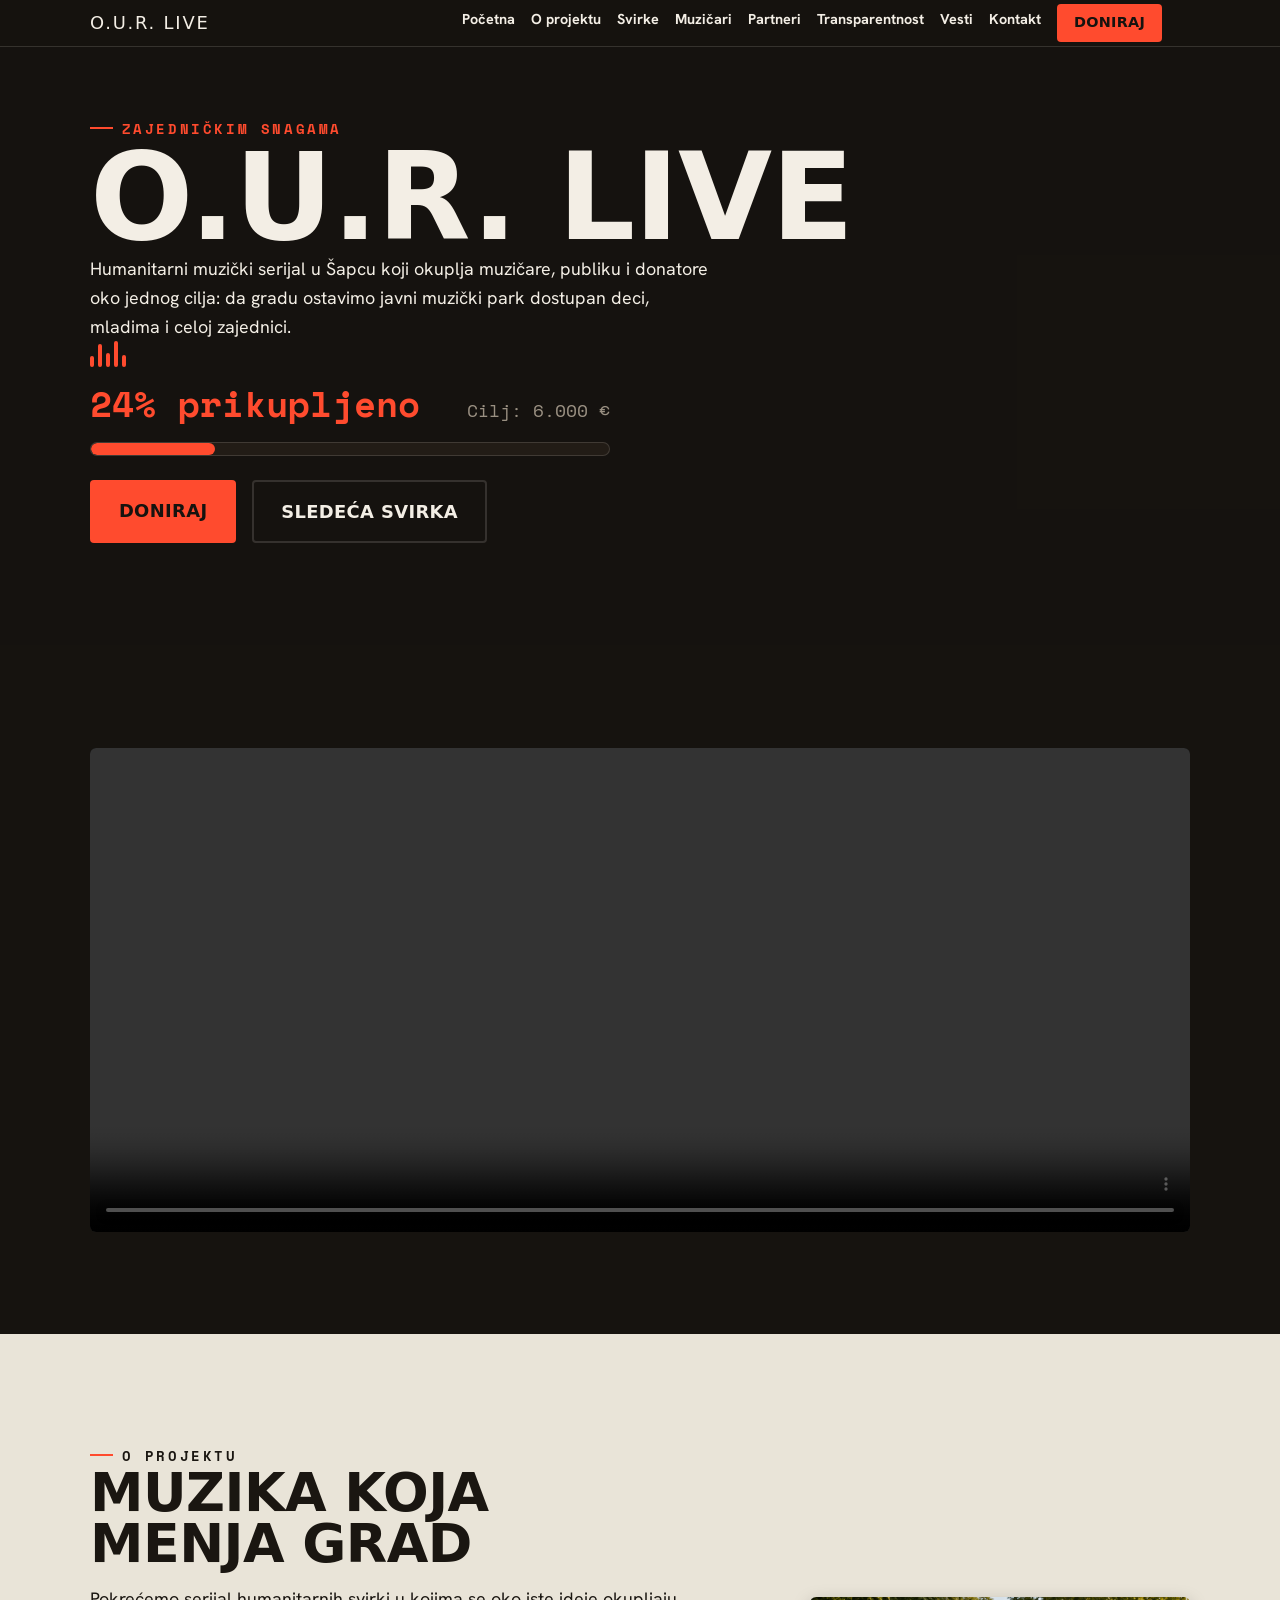
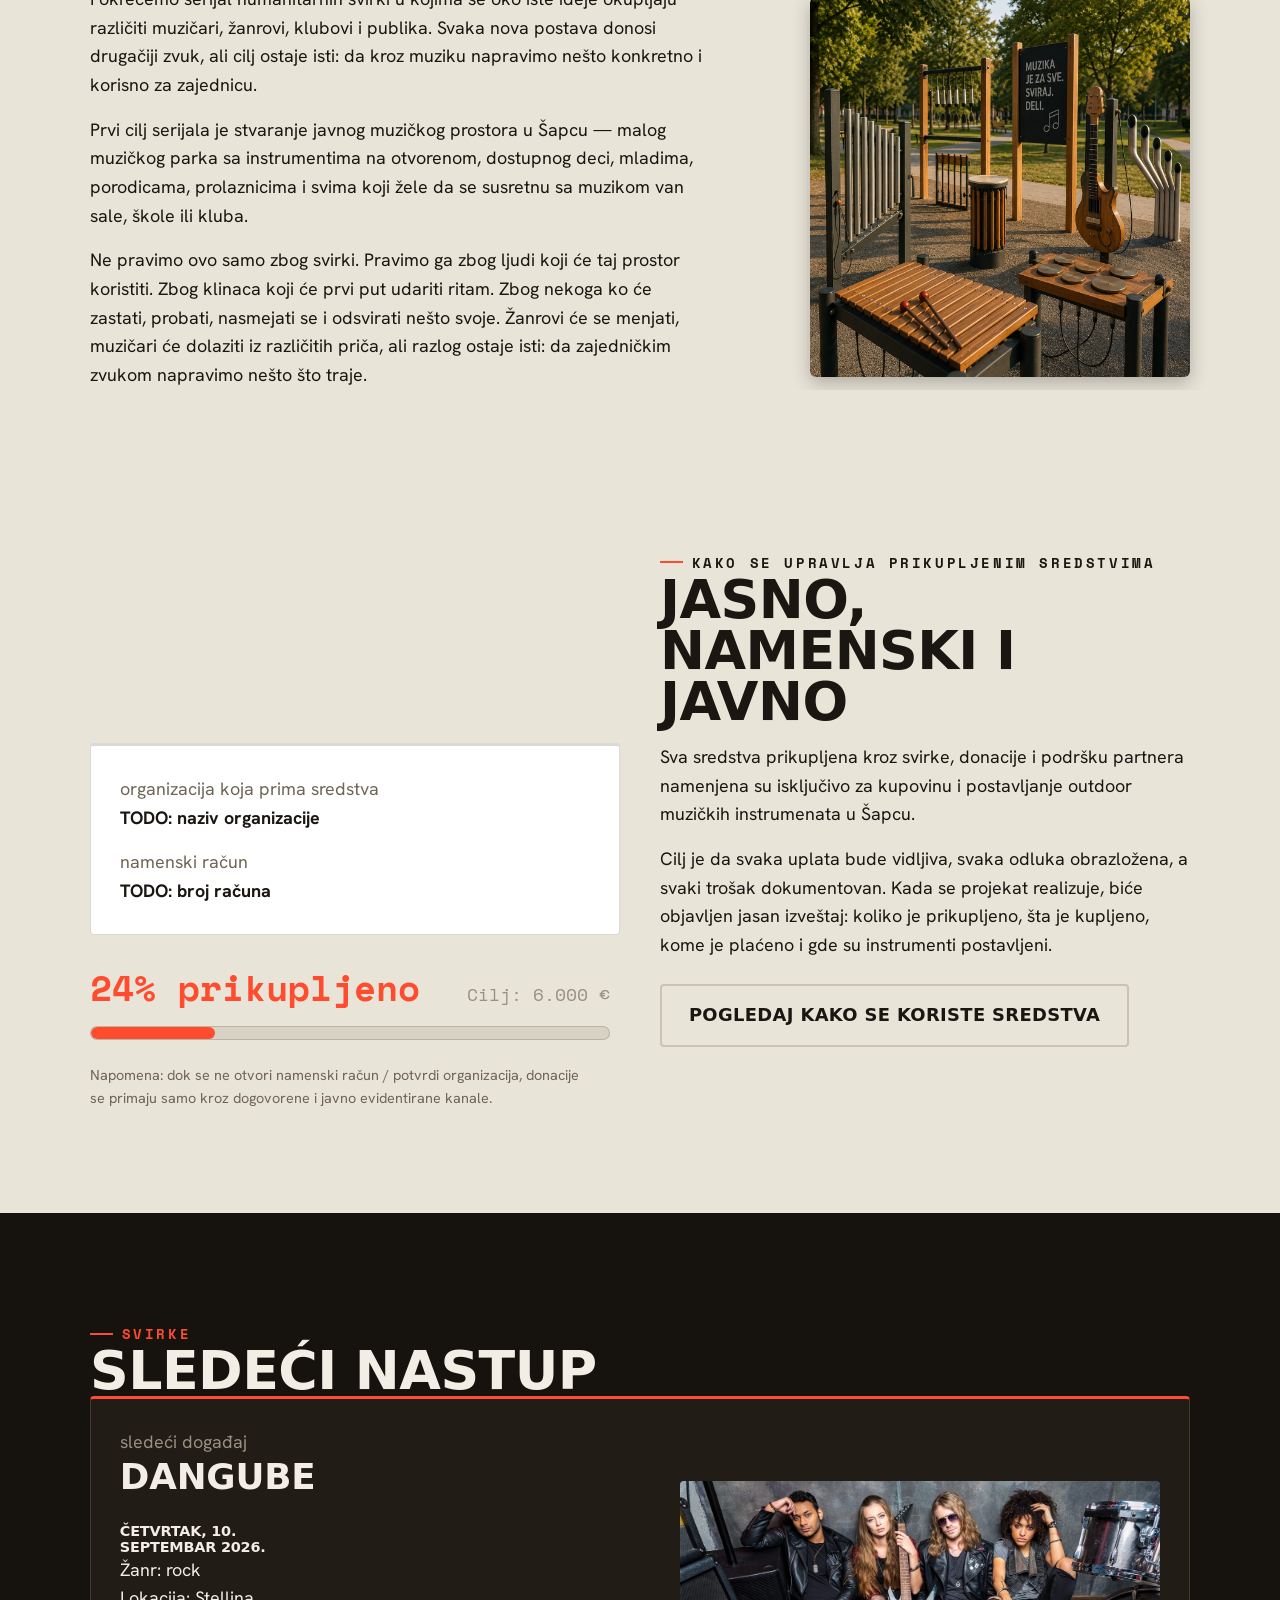
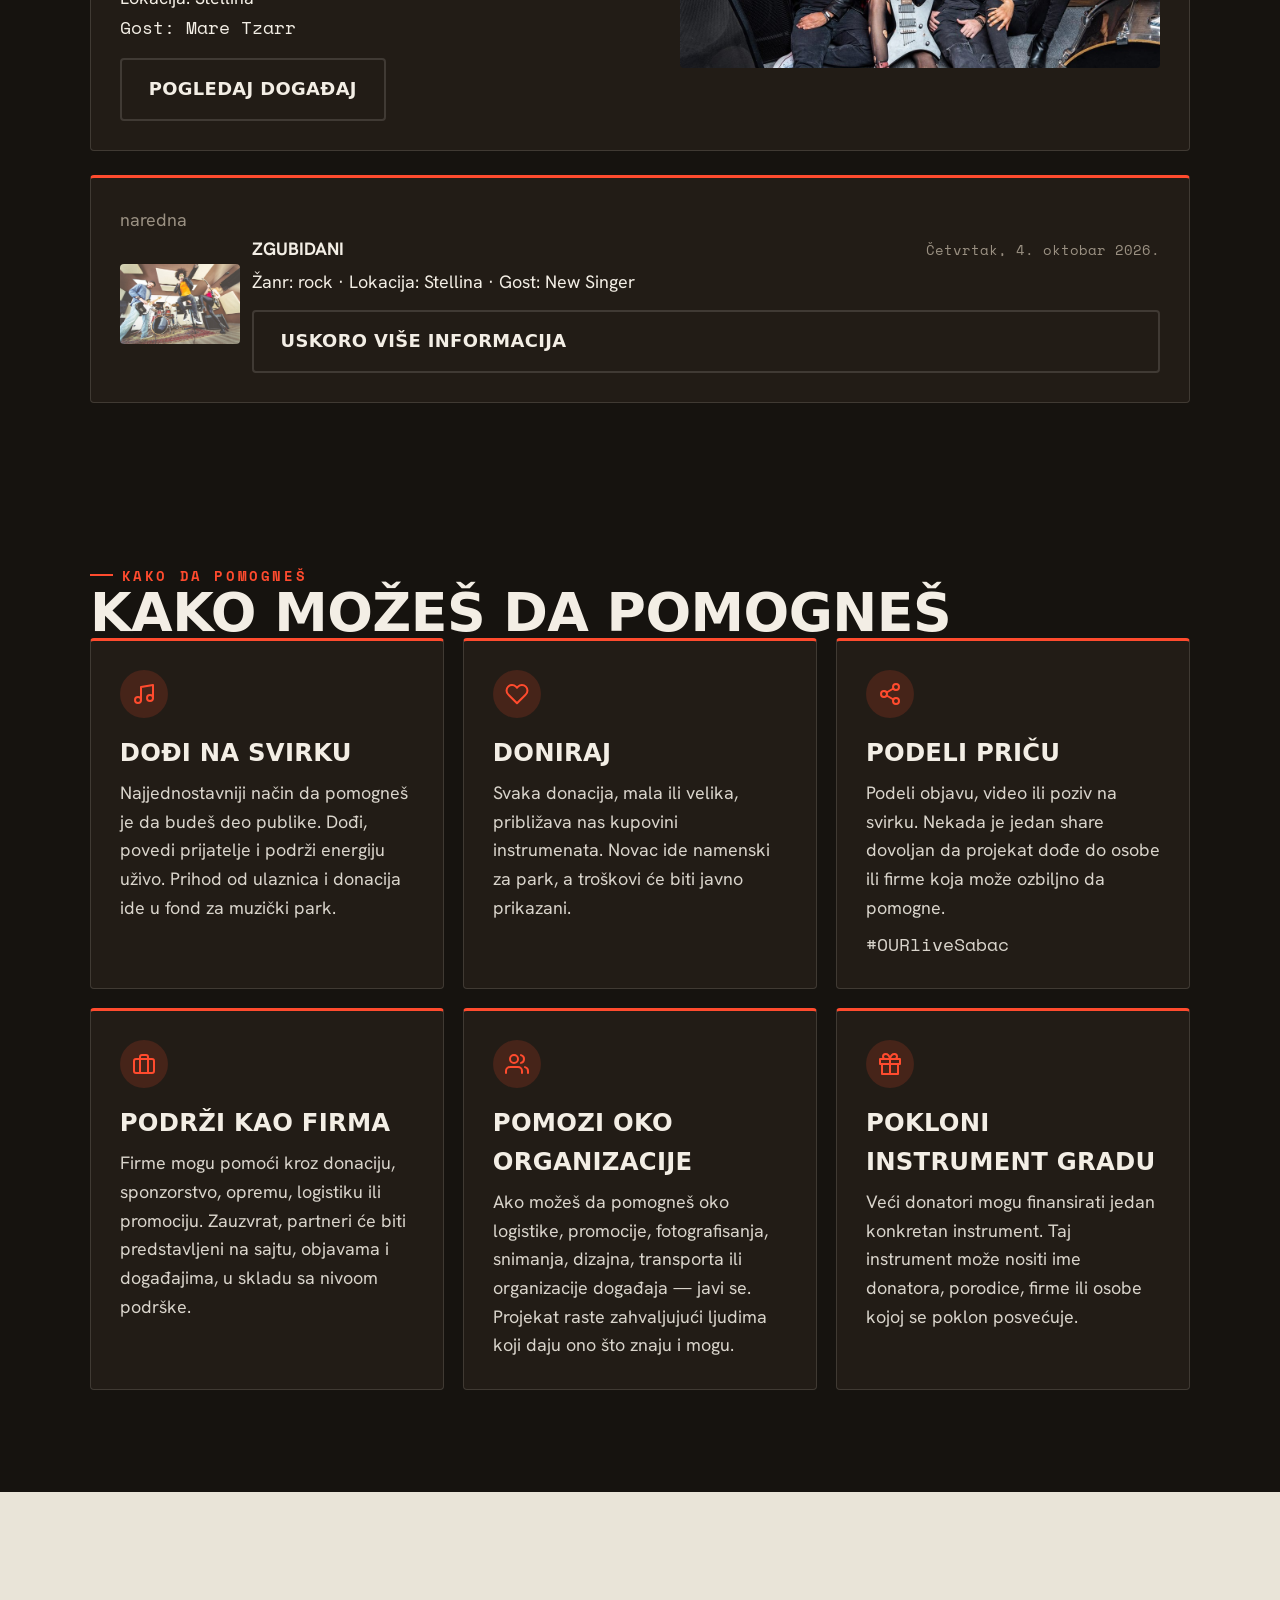
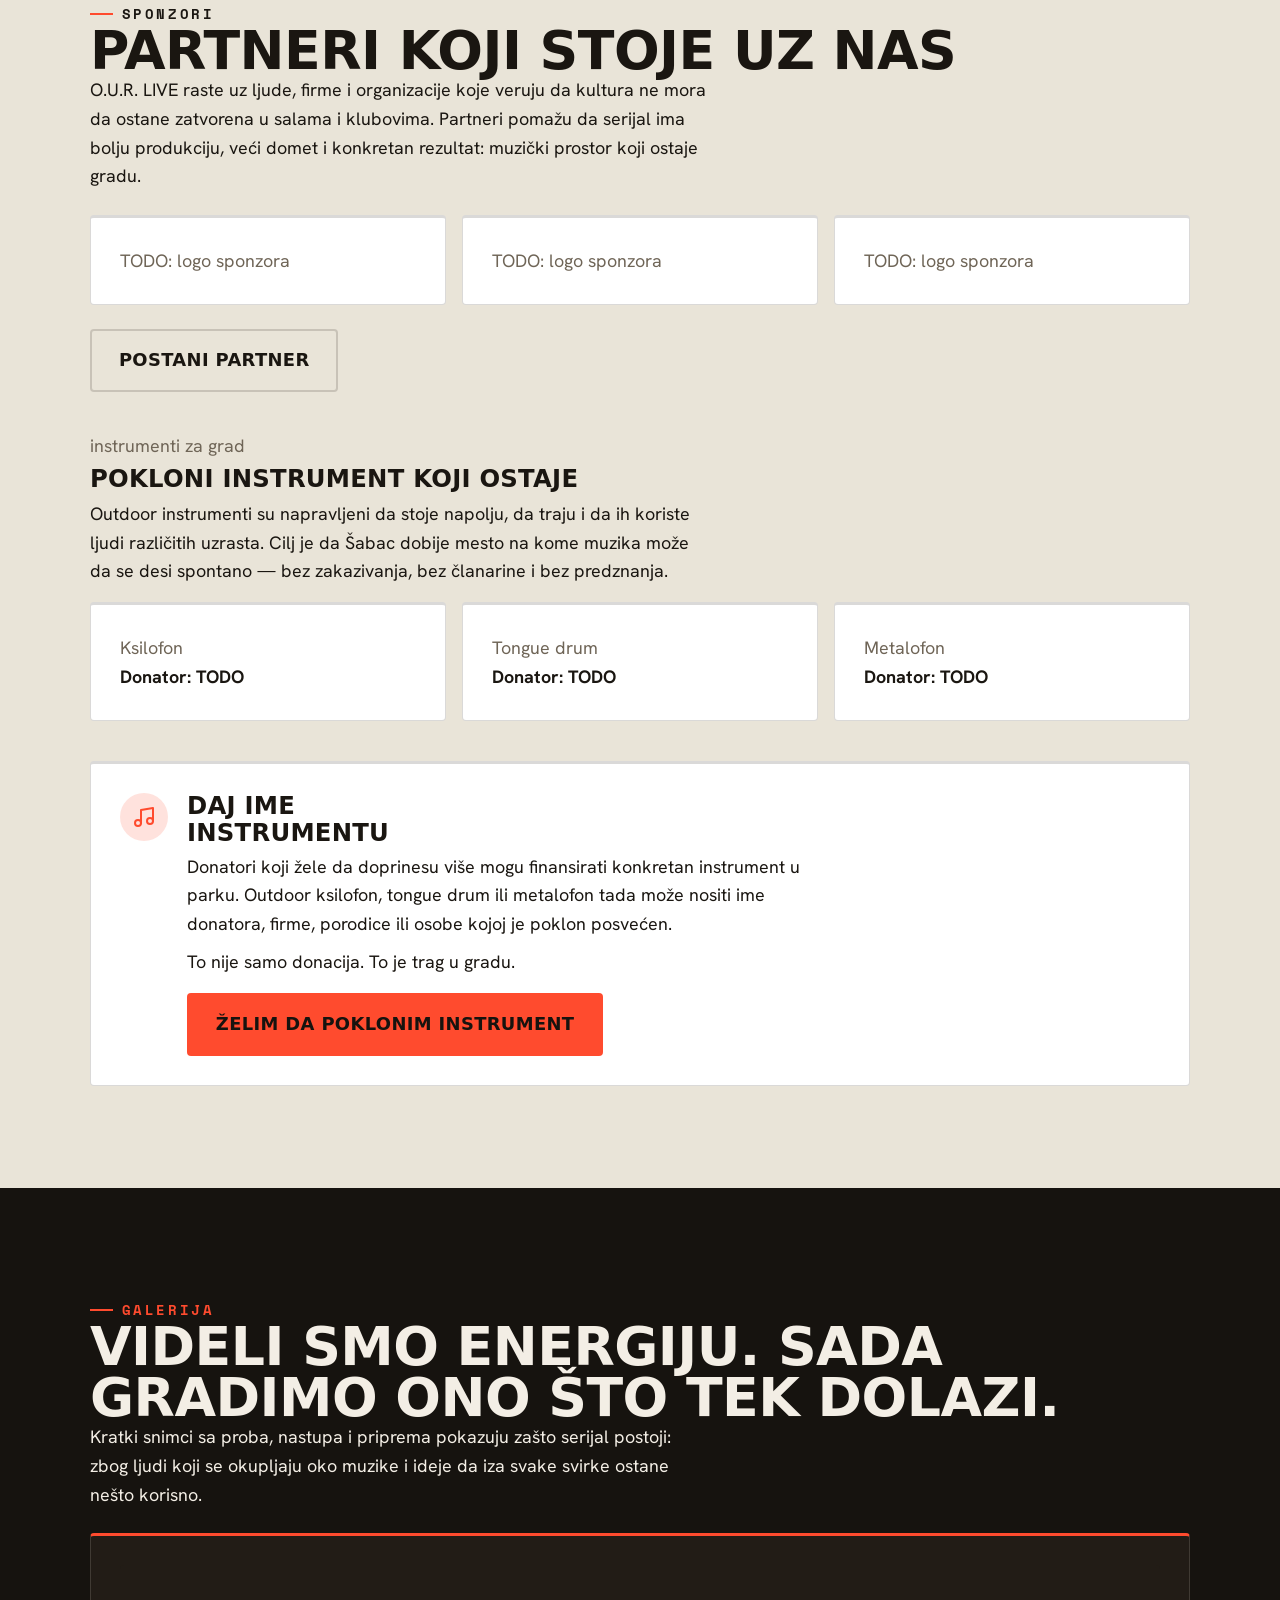
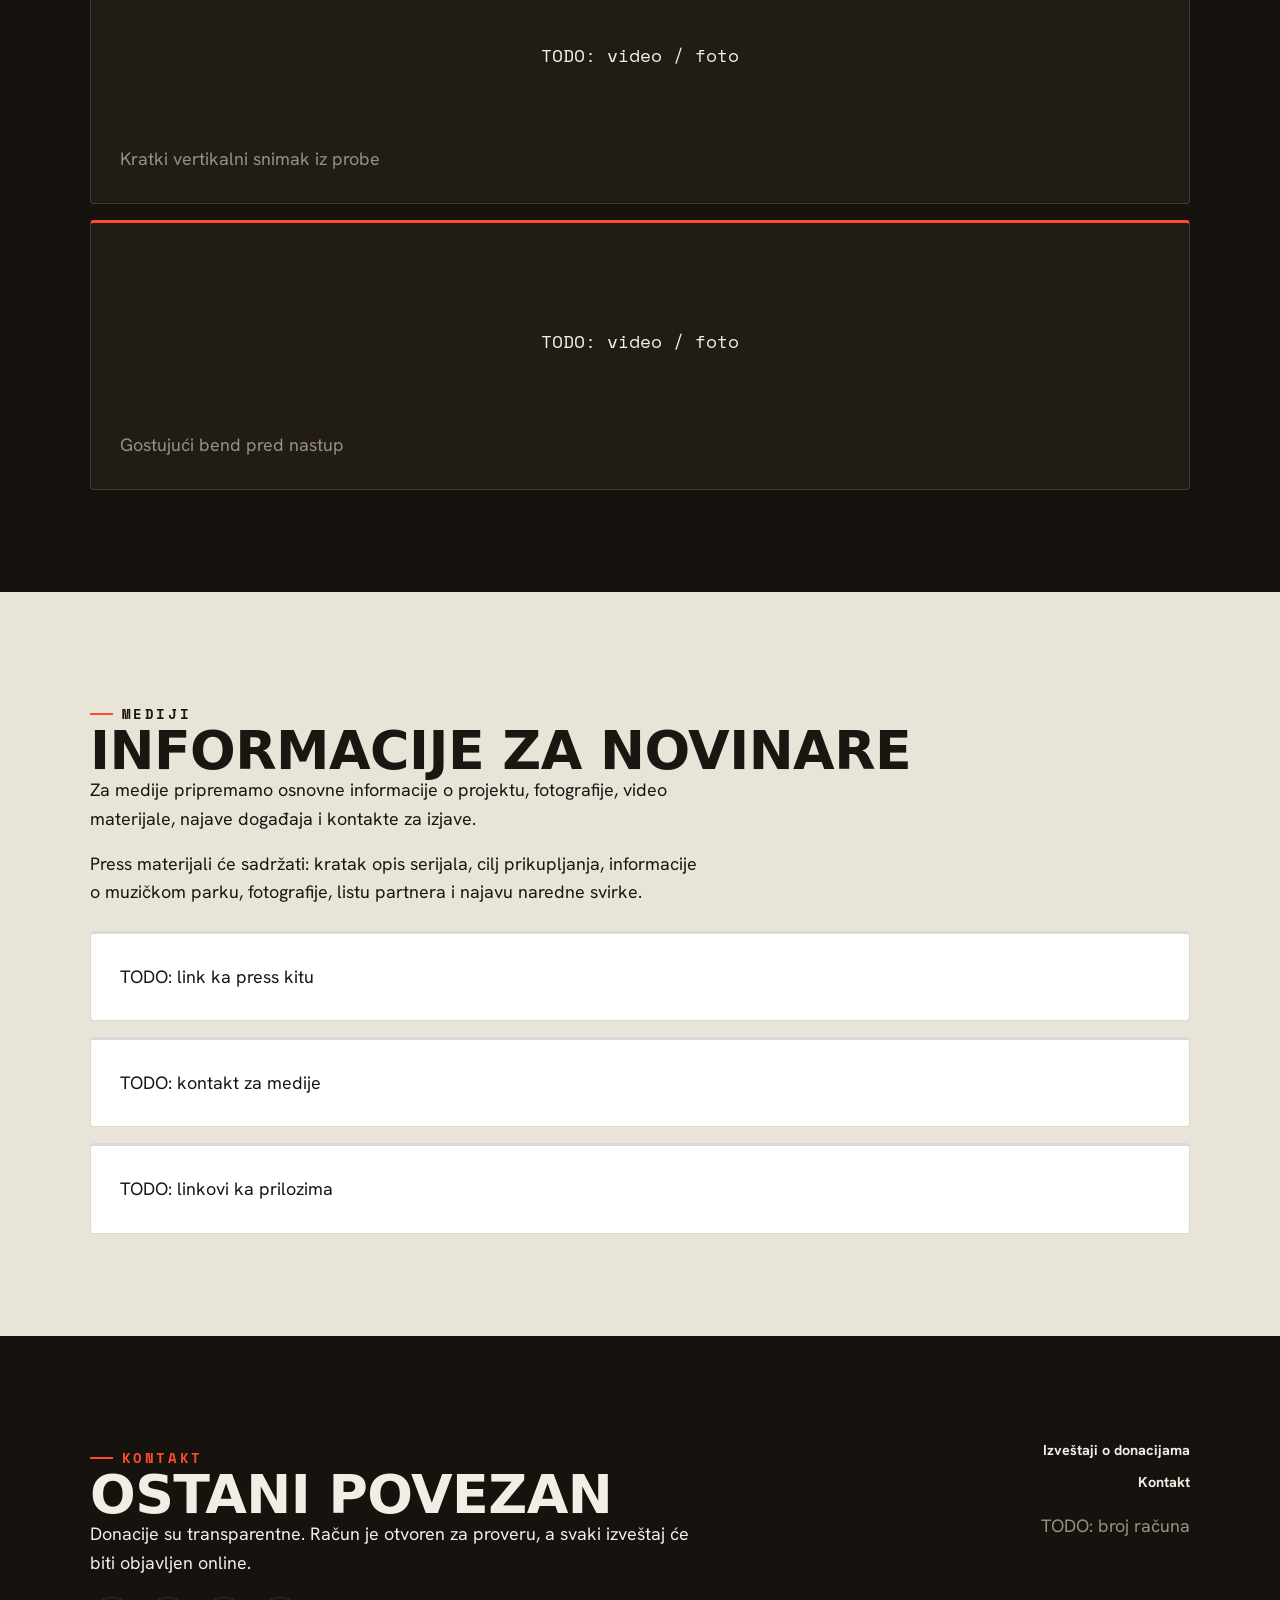
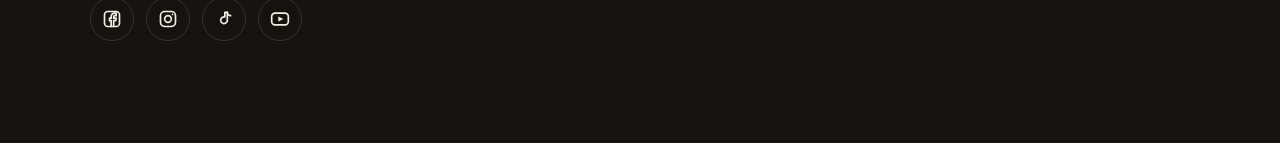
==== commit beba8a0c: "Align top of funds data card with start of right-column text Split the heading out of the right colu" ====
--- a/index.html
+++ b/index.html
@@ -107,10 +107,11 @@
 
             <p class="muted" style="margin-top:1.5rem; font-size:var(--step--1);">Napomena: dok se ne otvori namenski račun / potvrdi organizacija, donacije se primaju samo kroz dogovorene i javno evidentirane kanale.</p>
           </div>
-          <div class="funds-columns__text">
+          <div class="funds-columns__heading">
             <span class="eyebrow">kako se upravlja prikupljenim sredstvima</span>
             <h2 id="funds-title">Jasno, namenski i javno</h2>
-            <div style="height:1rem" aria-hidden="true"></div>
+          </div>
+          <div class="funds-columns__text">
             <p>Sva sredstva prikupljena kroz svirke, donacije i podršku partnera namenjena su isključivo za kupovinu i postavljanje outdoor muzičkih instrumenata u Šapcu.</p>
             <div style="height:1rem" aria-hidden="true"></div>
             <p>Cilj je da svaka uplata bude vidljiva, svaka odluka obrazložena, a svaki trošak dokumentovan. Kada se projekat realizuje, biće objavljen jasan izveštaj: koliko je prikupljeno, šta je kupljeno, kome je plaćeno i gde su instrumenti postavljeni.</p>
--- a/styles.css
+++ b/styles.css
@@ -365,15 +365,20 @@
   .photo-grid { grid-template-columns: repeat(3, 1fr); }
 }
 .funds-columns { display: grid; grid-template-columns: 1fr; gap: 2.5rem; }
+.funds-columns__heading { order: -2; }
 .funds-columns__text { order: -1; }
 @media (min-width: 720px) {
   #funds .wrap.funds-content > .funds-columns {
     display: grid;
     grid-template-columns: 1fr 1fr;
-    gap: 2.5rem;
+    grid-template-rows: auto auto;
+    column-gap: 2.5rem;
+    row-gap: 1rem;
     align-items: start;
   }
-  .funds-columns__text { order: 0; }
+  .funds-columns__heading { grid-column: 2; grid-row: 1; order: initial; }
+  .funds-columns__data { grid-column: 1; grid-row: 2; }
+  .funds-columns__text { grid-column: 2; grid-row: 2; order: initial; }
 }
 /* ---------- POTPISNI ELEMENT: TERMOMETAR DONACIJA ---------- */
 .thermo { max-width: 520px; }
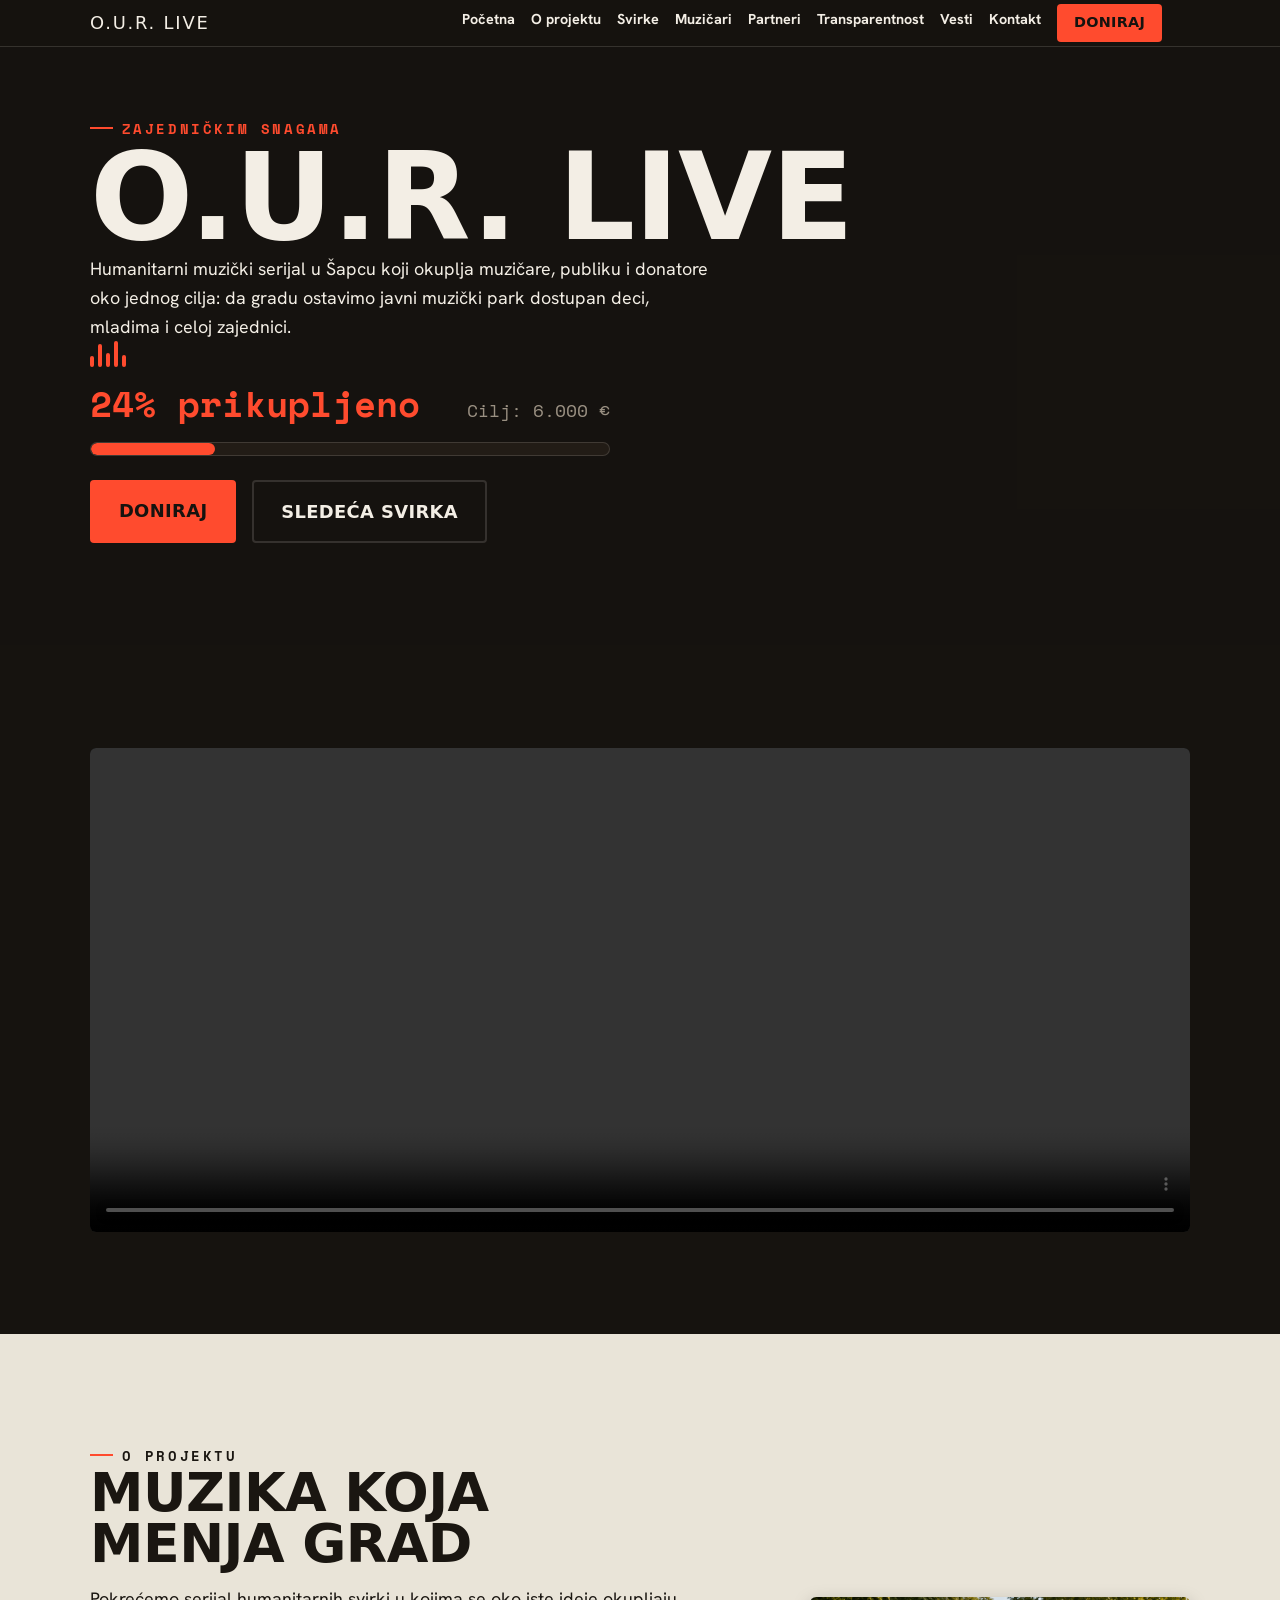
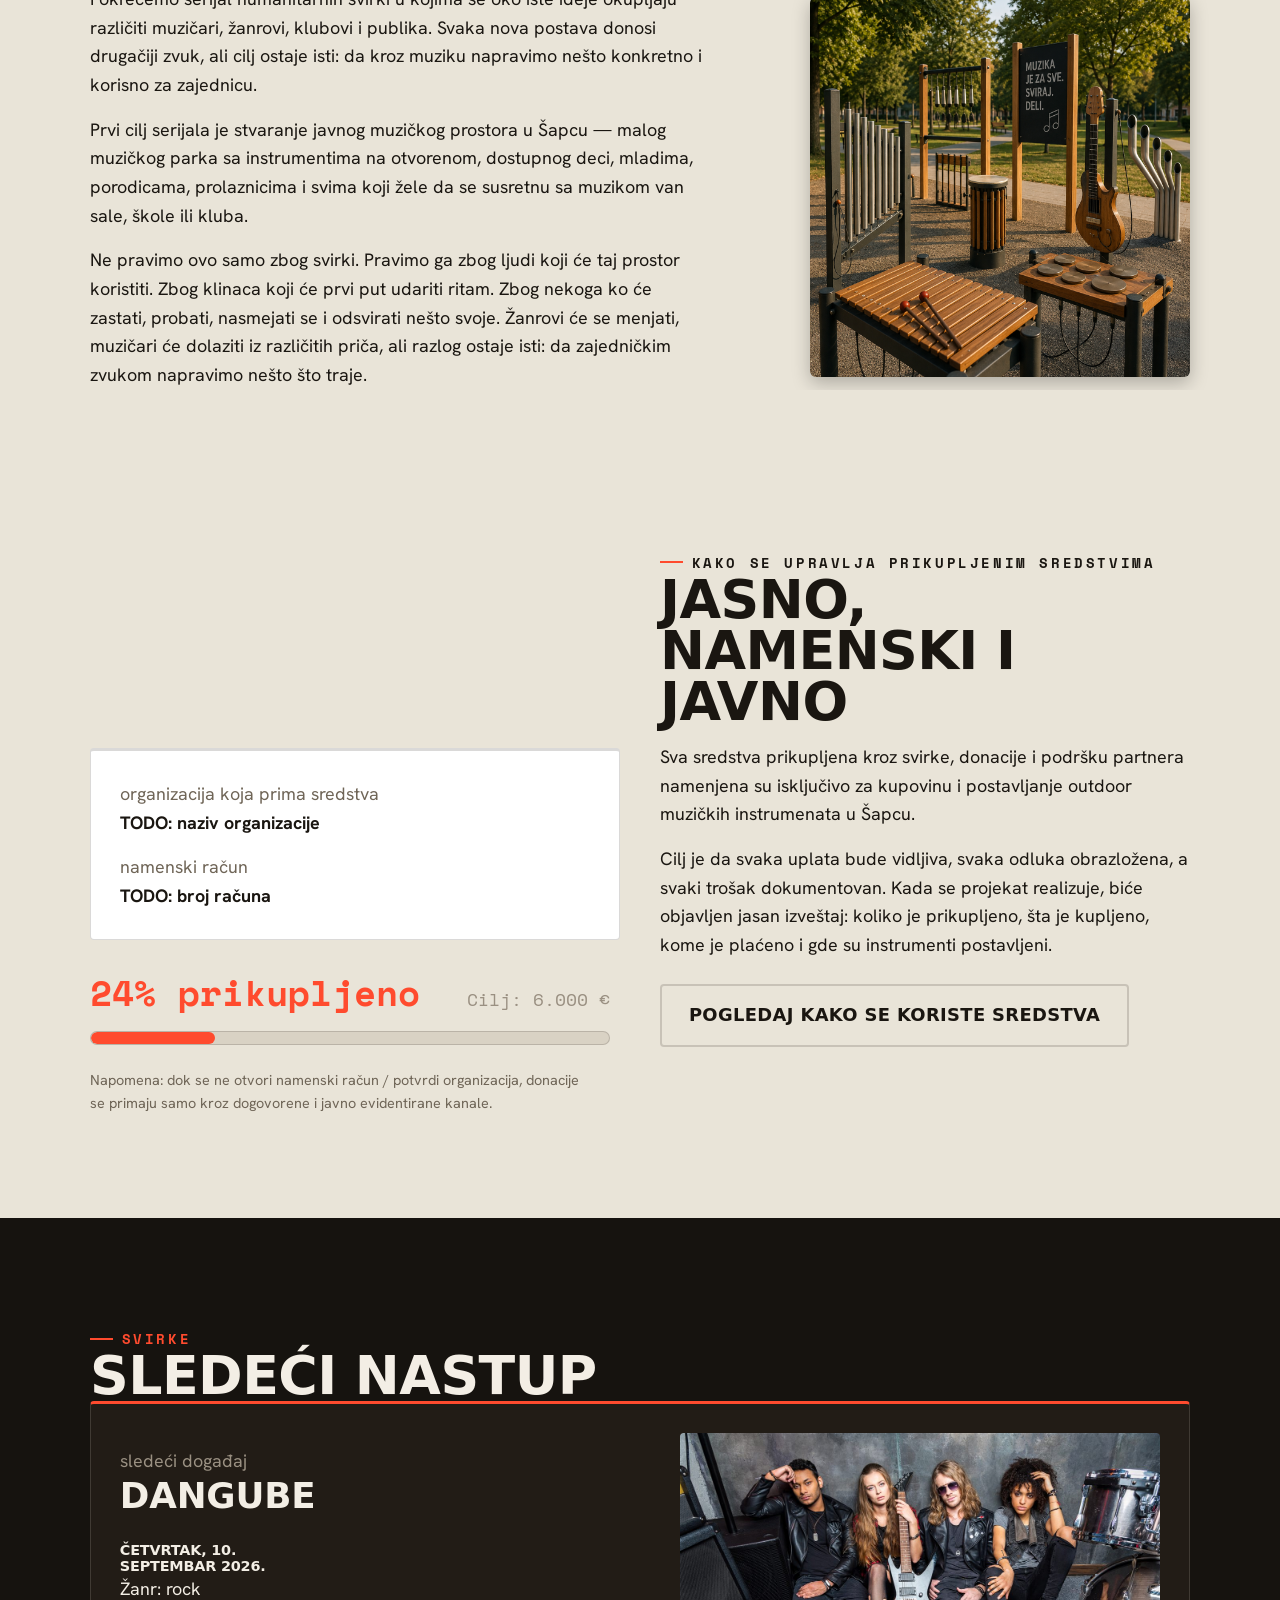
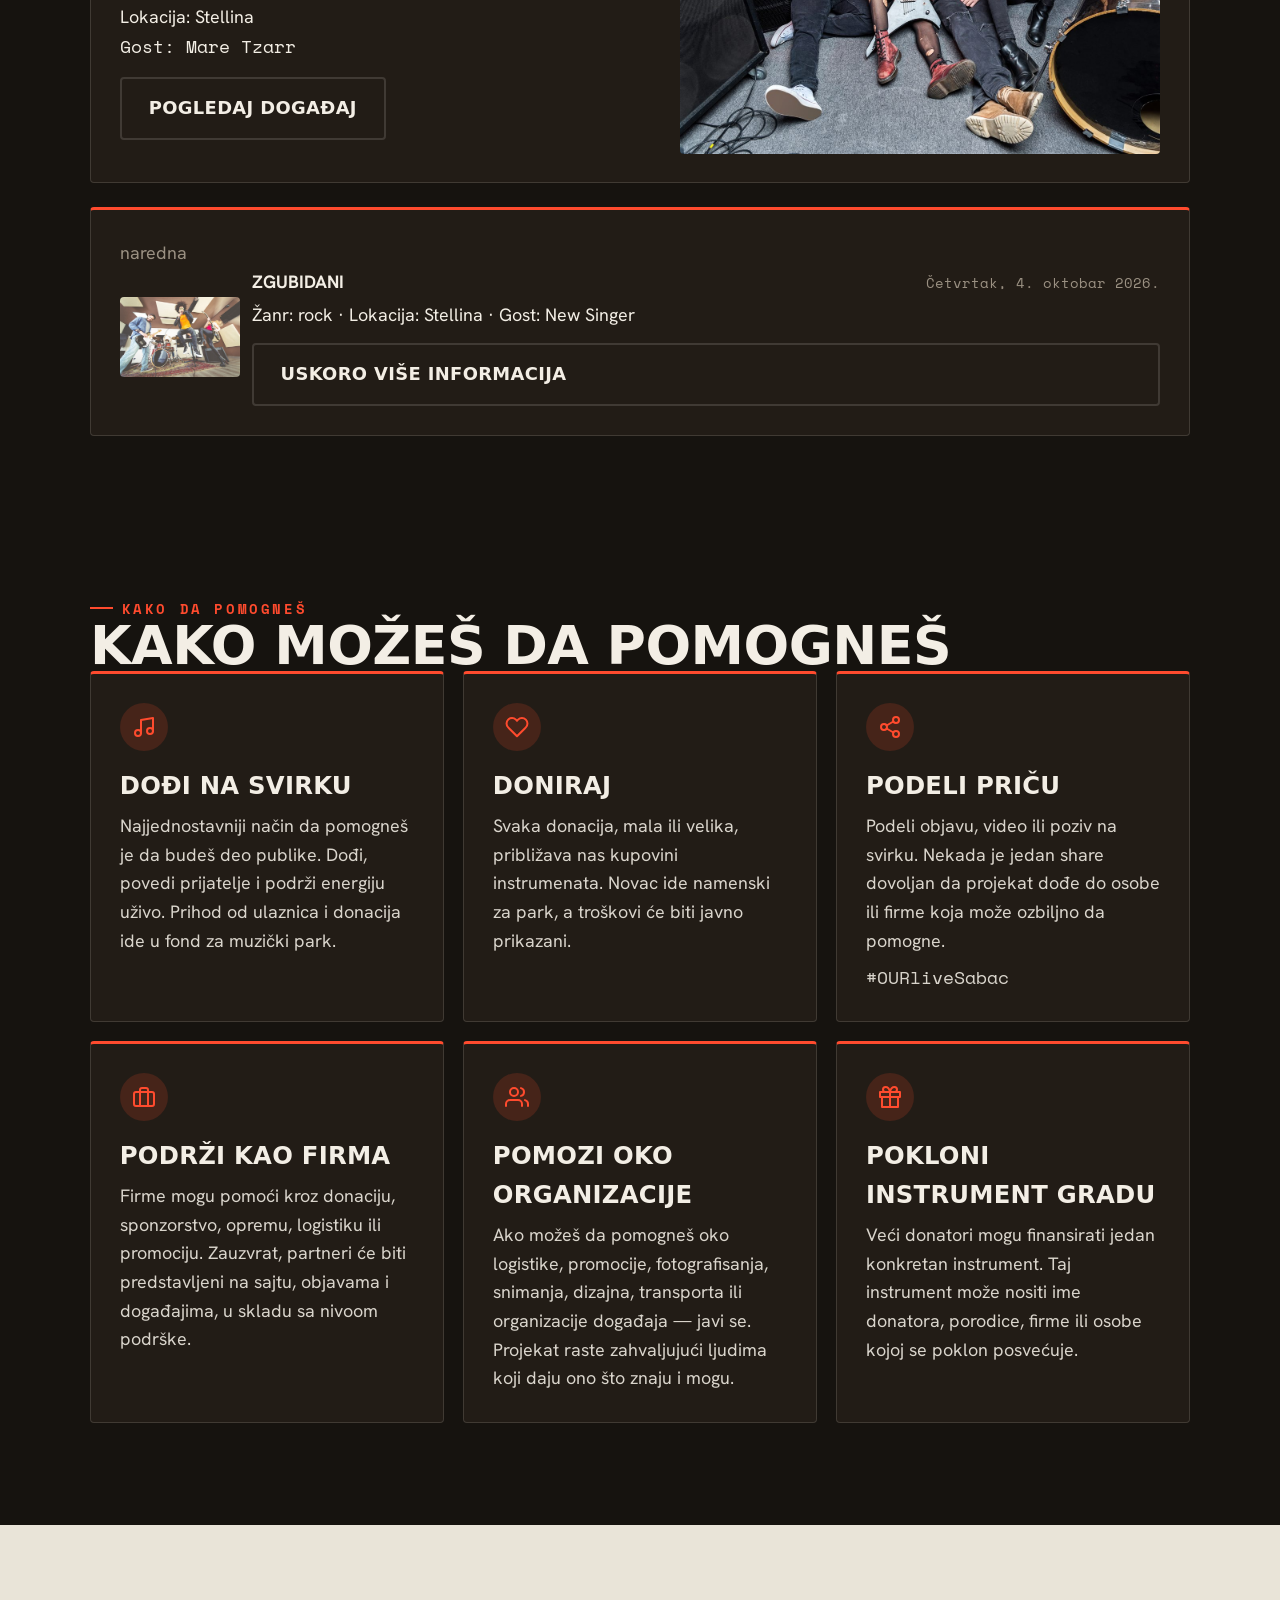
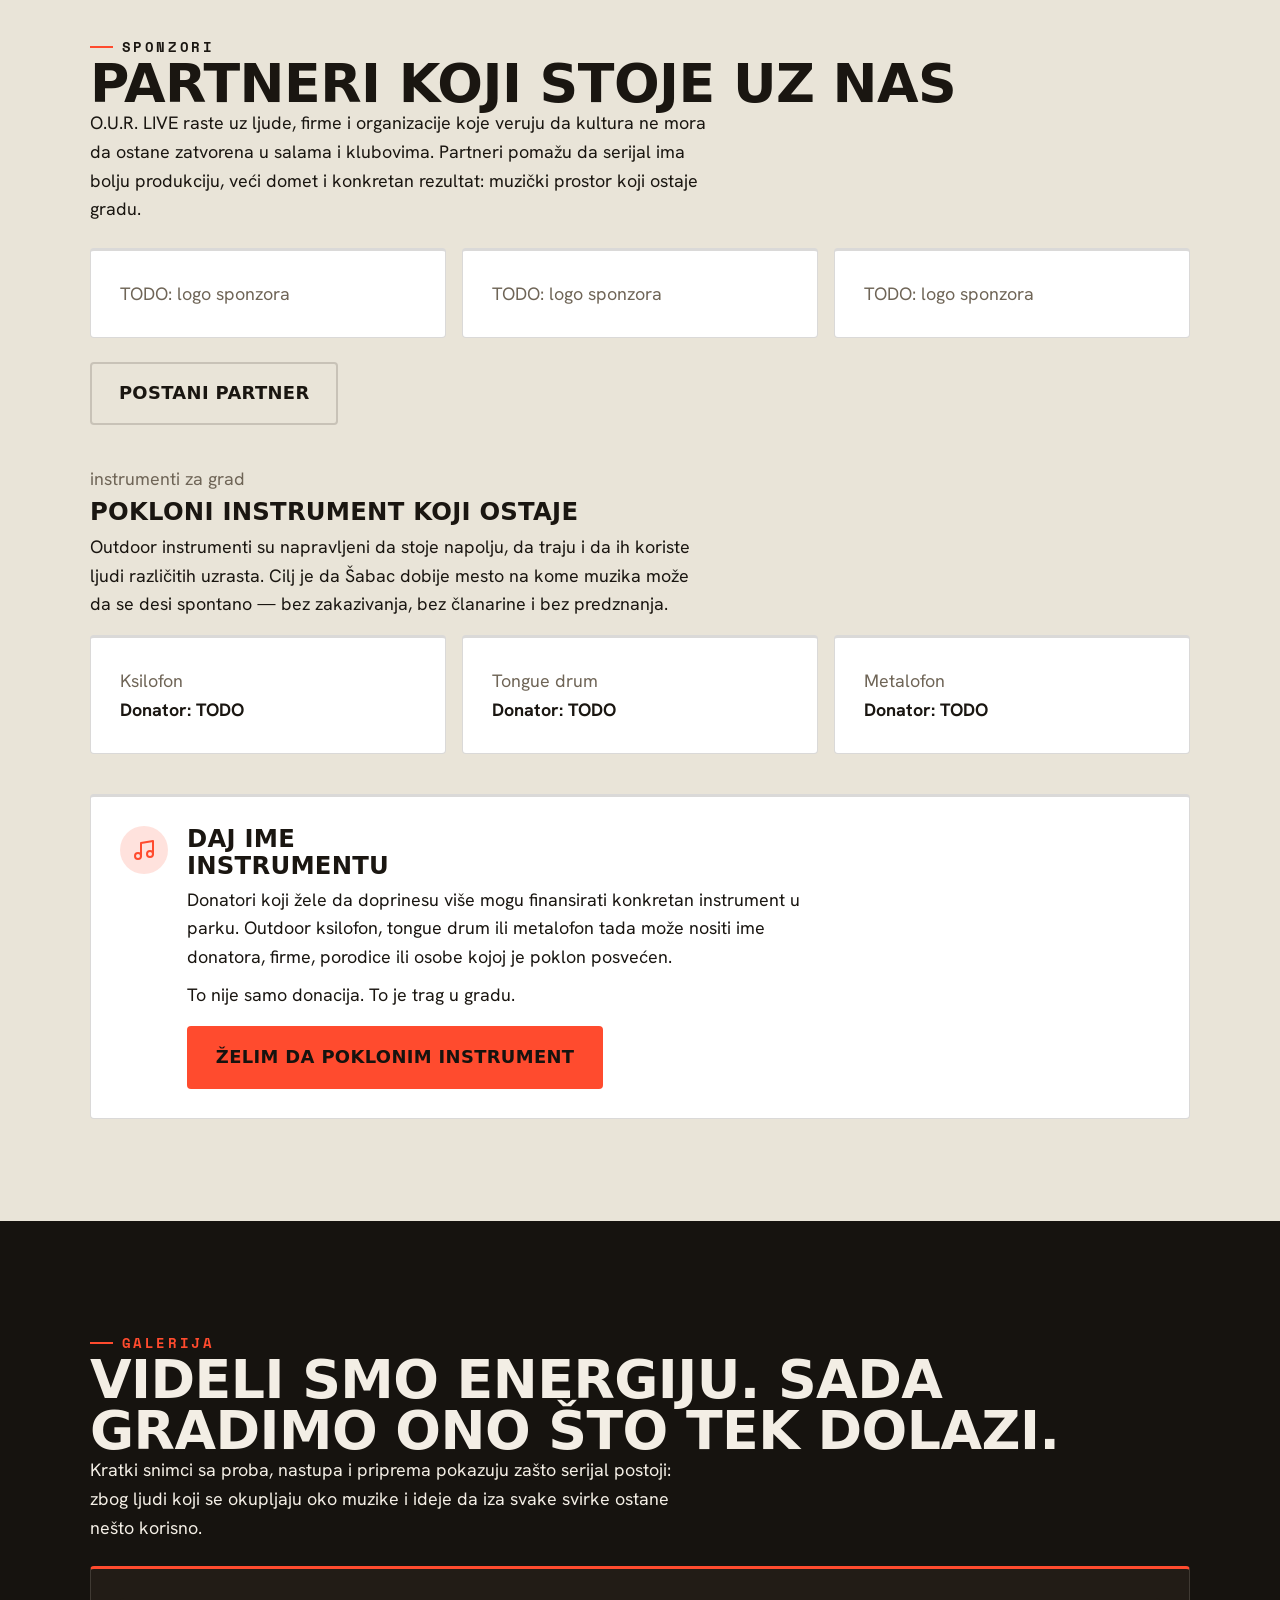
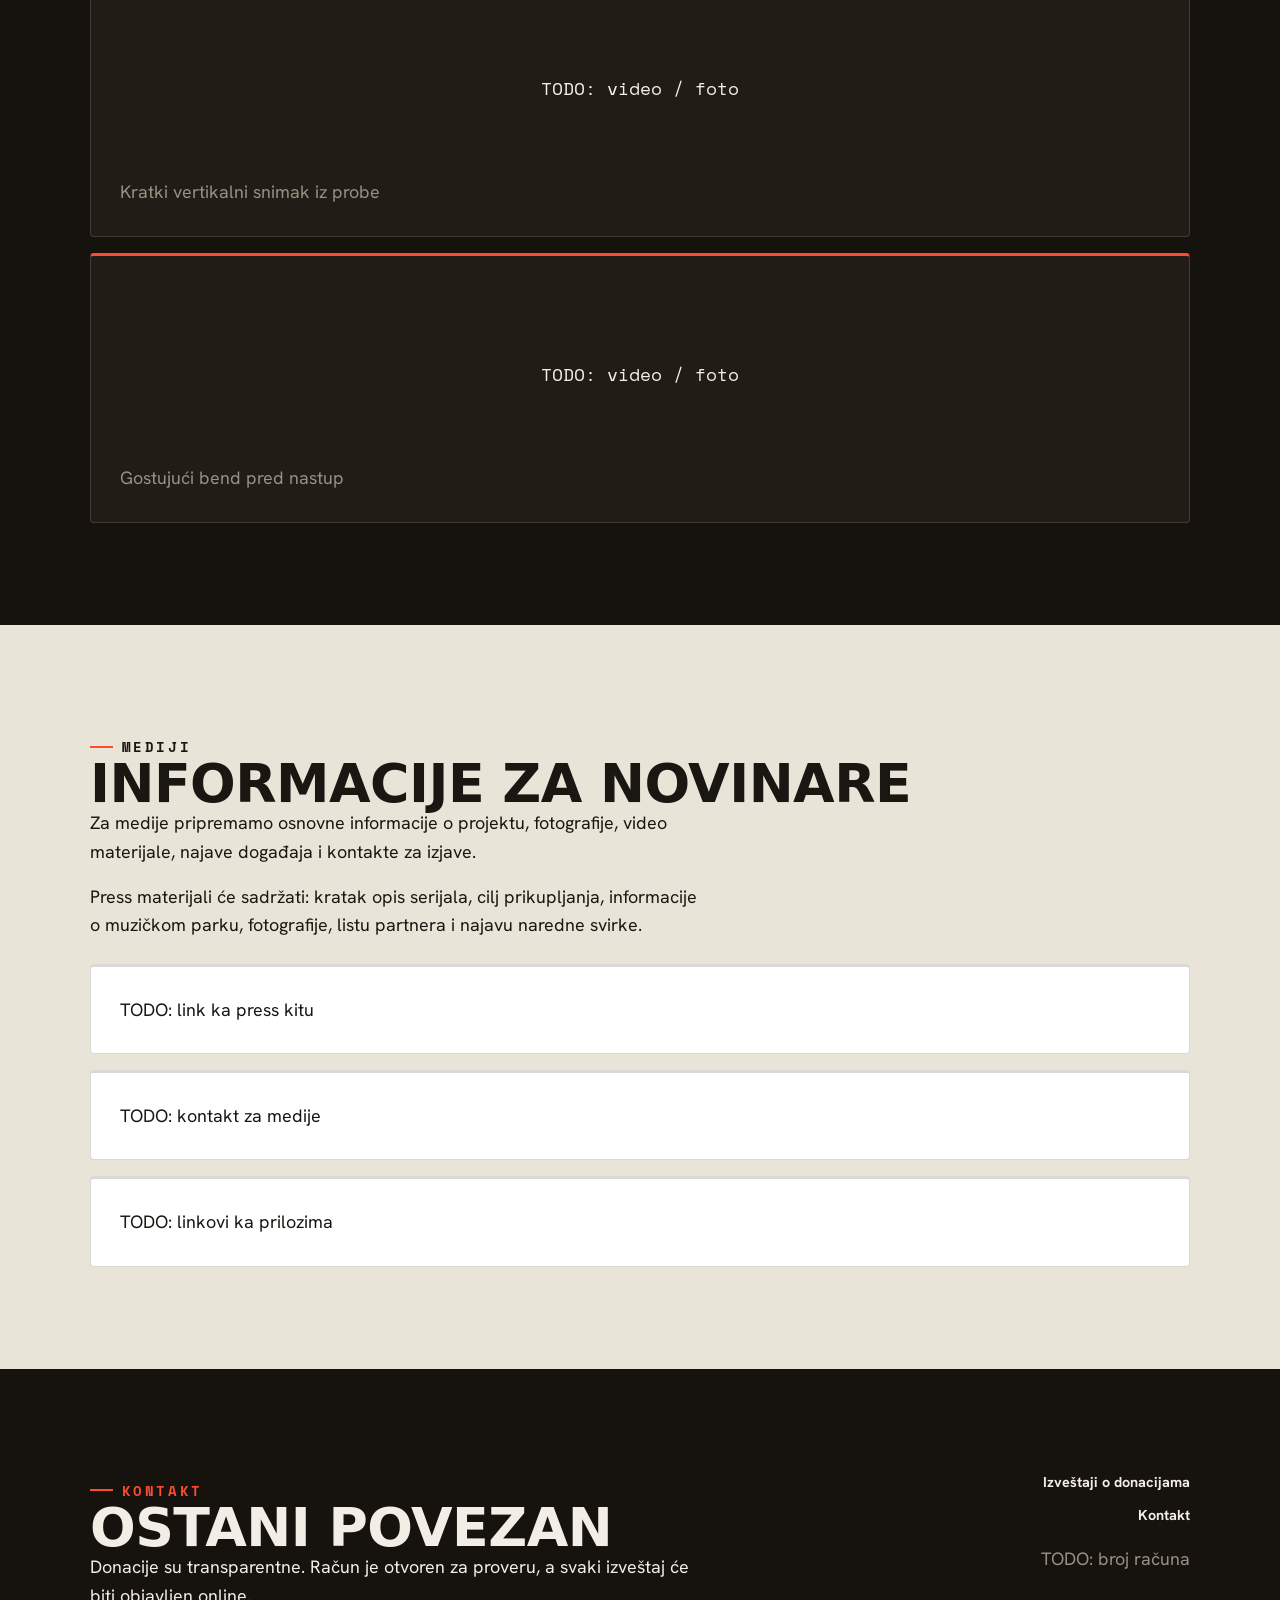
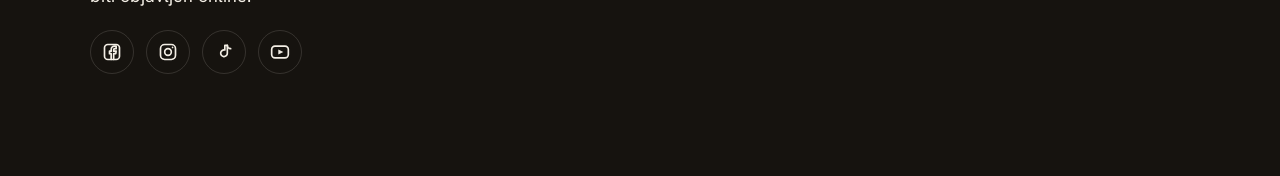
==== commit c88a8e61: "Optimize replacement Dangube photo and fix aspect ratio The replaced dangube-band-web.jpg was a raw " ====
--- a/index.html
+++ b/index.html
@@ -126,8 +126,8 @@
         <span class="eyebrow">svirke</span>
         <h2 id="shows-title" tabindex="-1">Sledeći nastup</h2>
         <article class="card show-card" aria-labelledby="next-show-title">
-          <figure class="show-card__media" style="aspect-ratio:1200/469;">
-            <img src="dangube-band-web.jpg" alt="Bend Dangube" width="1200" height="469" loading="lazy" />
+          <figure class="show-card__media" style="aspect-ratio:1200/801;">
+            <img src="dangube-band-web.jpg" alt="Bend Dangube" width="1200" height="801" loading="lazy" />
           </figure>
           <div class="show-card__body">
             <p class="muted">sledeći događaj</p>
--- a/styles.css
+++ b/styles.css
@@ -377,7 +377,7 @@
     align-items: start;
   }
   .funds-columns__heading { grid-column: 2; grid-row: 1; order: initial; }
-  .funds-columns__data { grid-column: 1; grid-row: 2; }
+  .funds-columns__data { grid-column: 1; grid-row: 2; margin-top: 5px; }
   .funds-columns__text { grid-column: 2; grid-row: 2; order: initial; }
 }
 /* ---------- POTPISNI ELEMENT: TERMOMETAR DONACIJA ---------- */
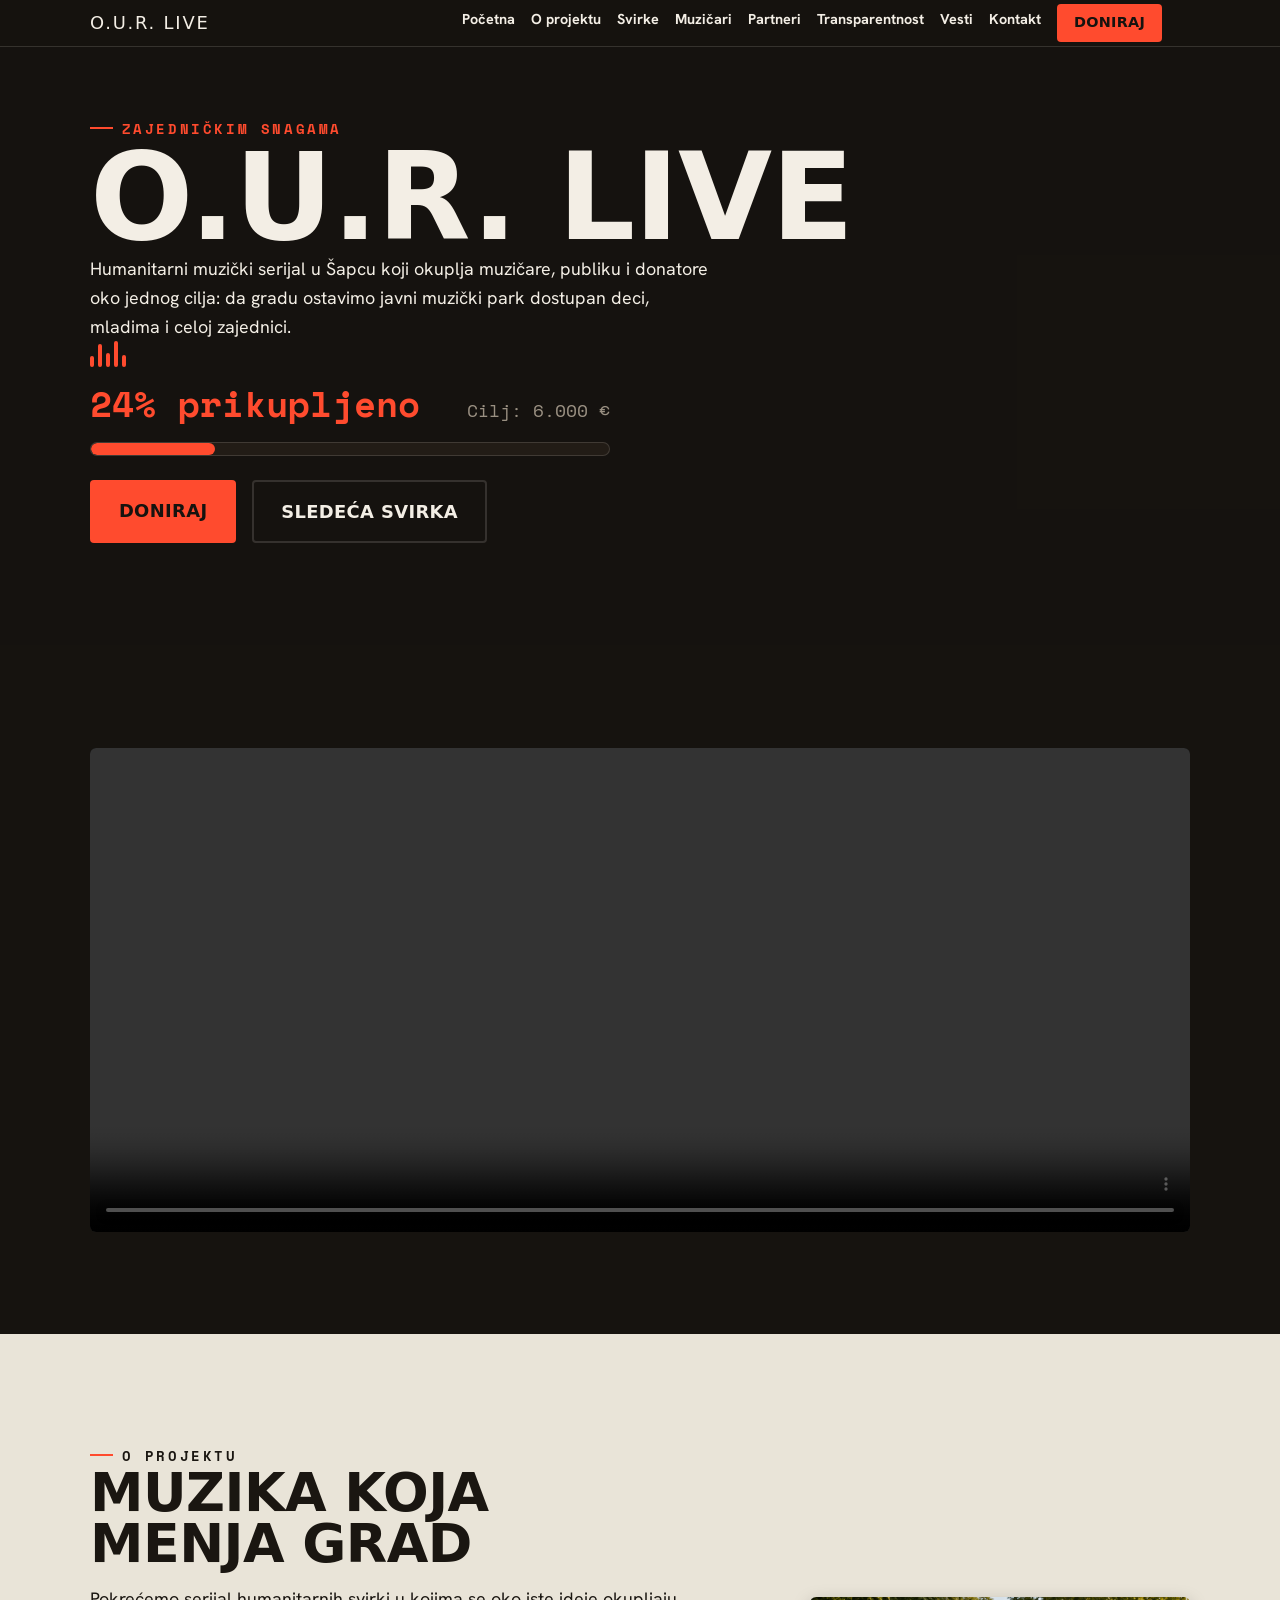
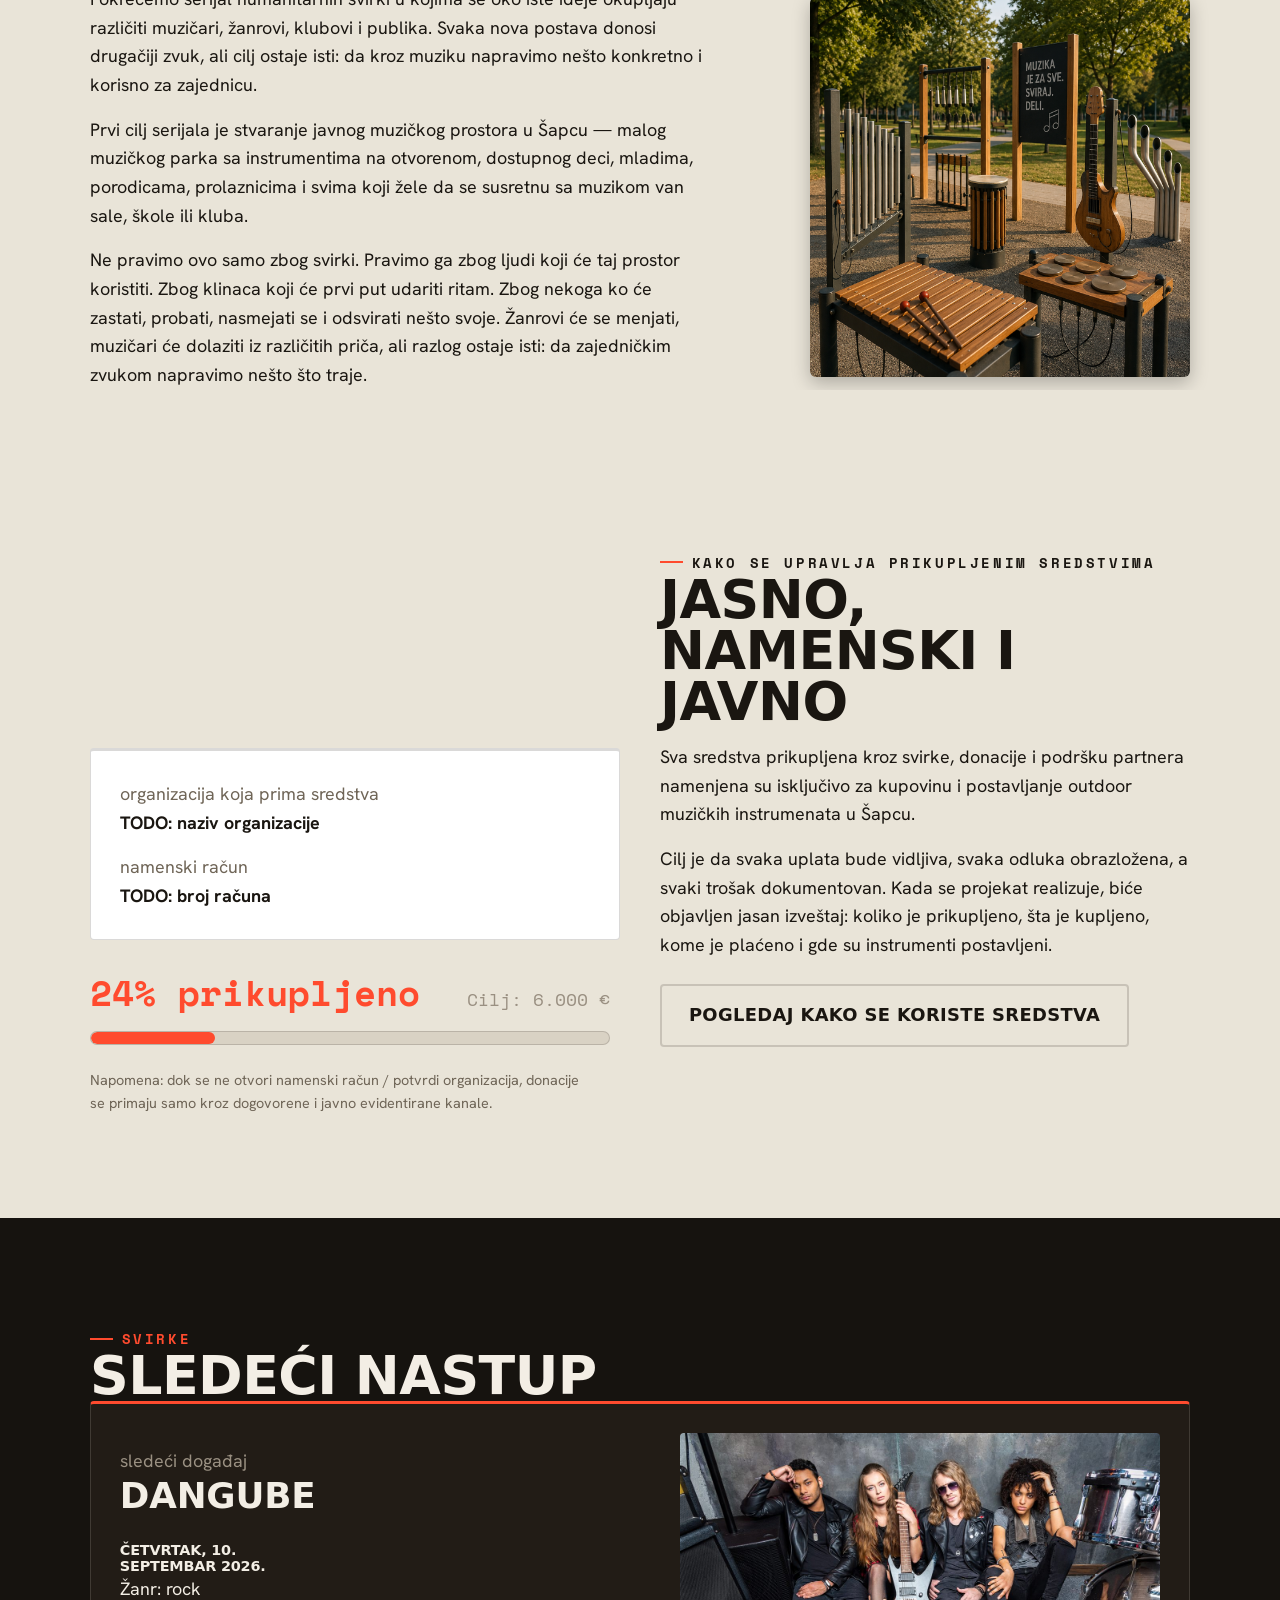
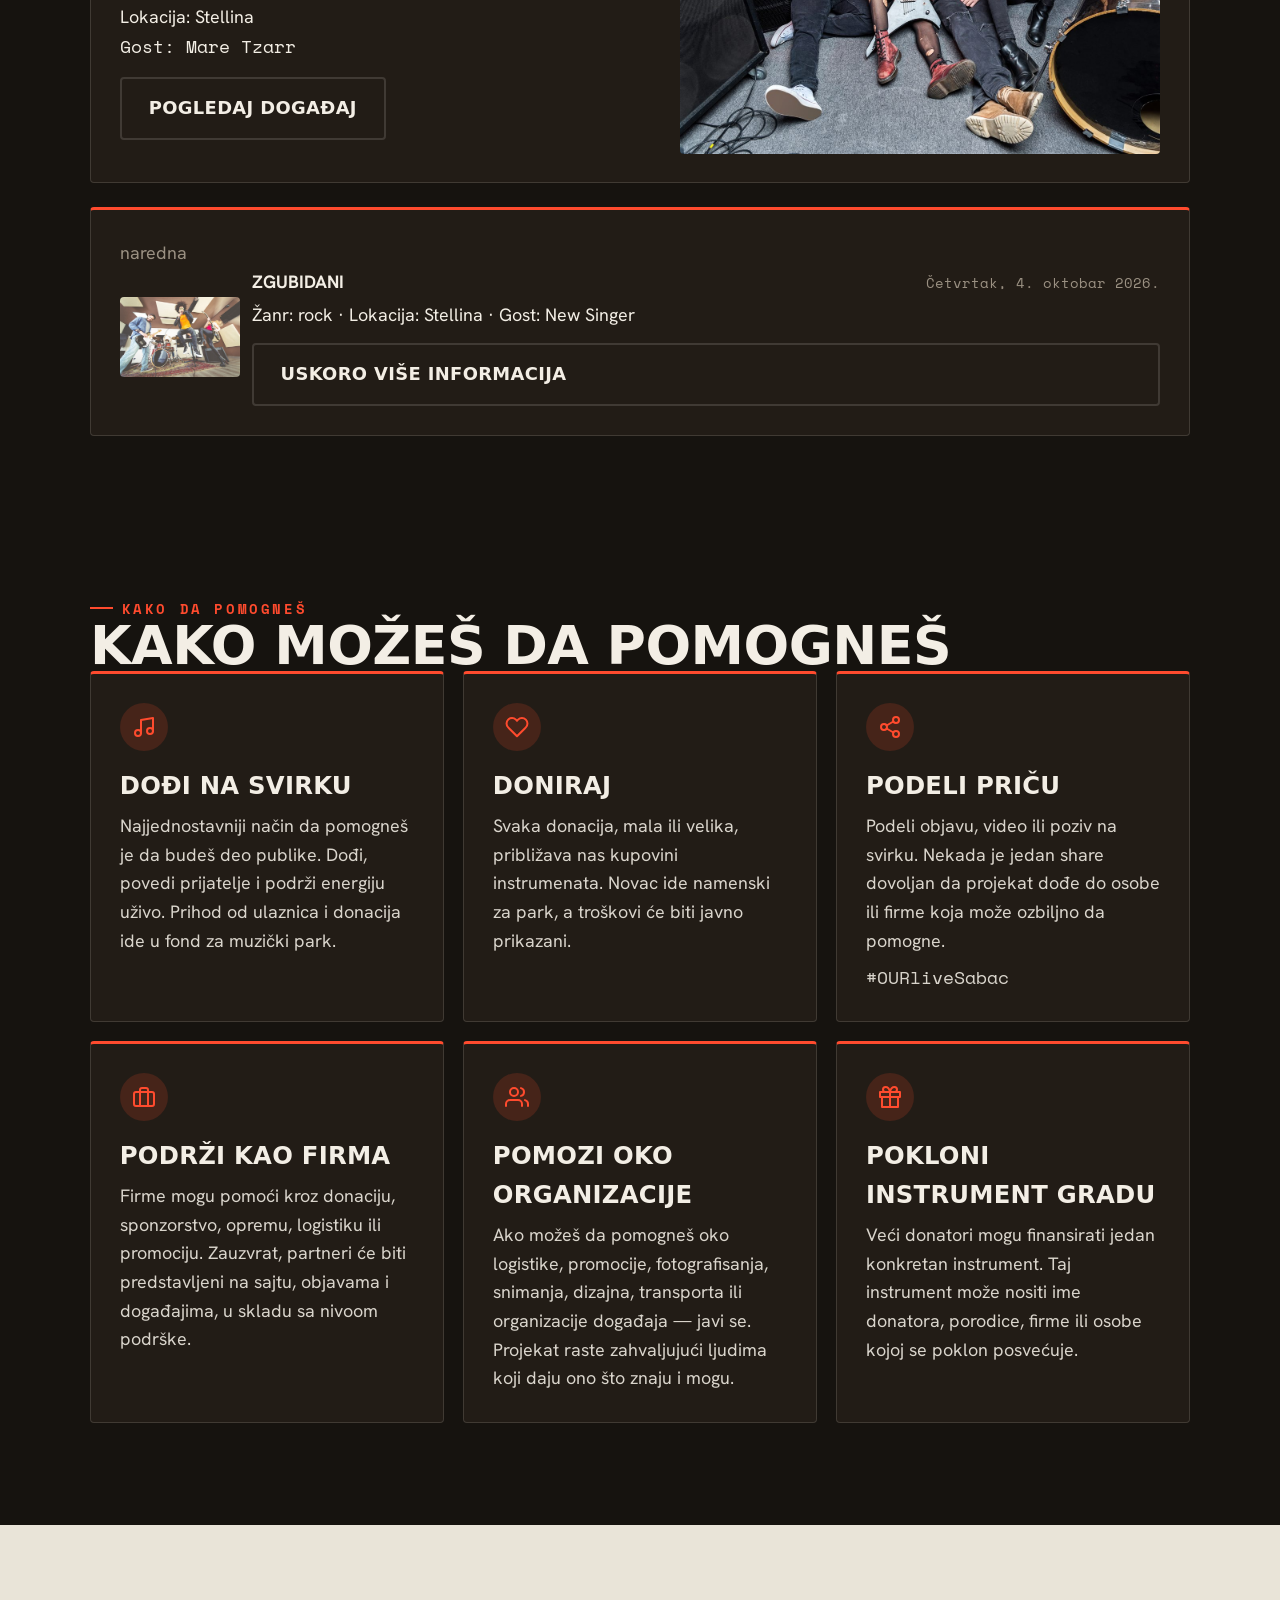
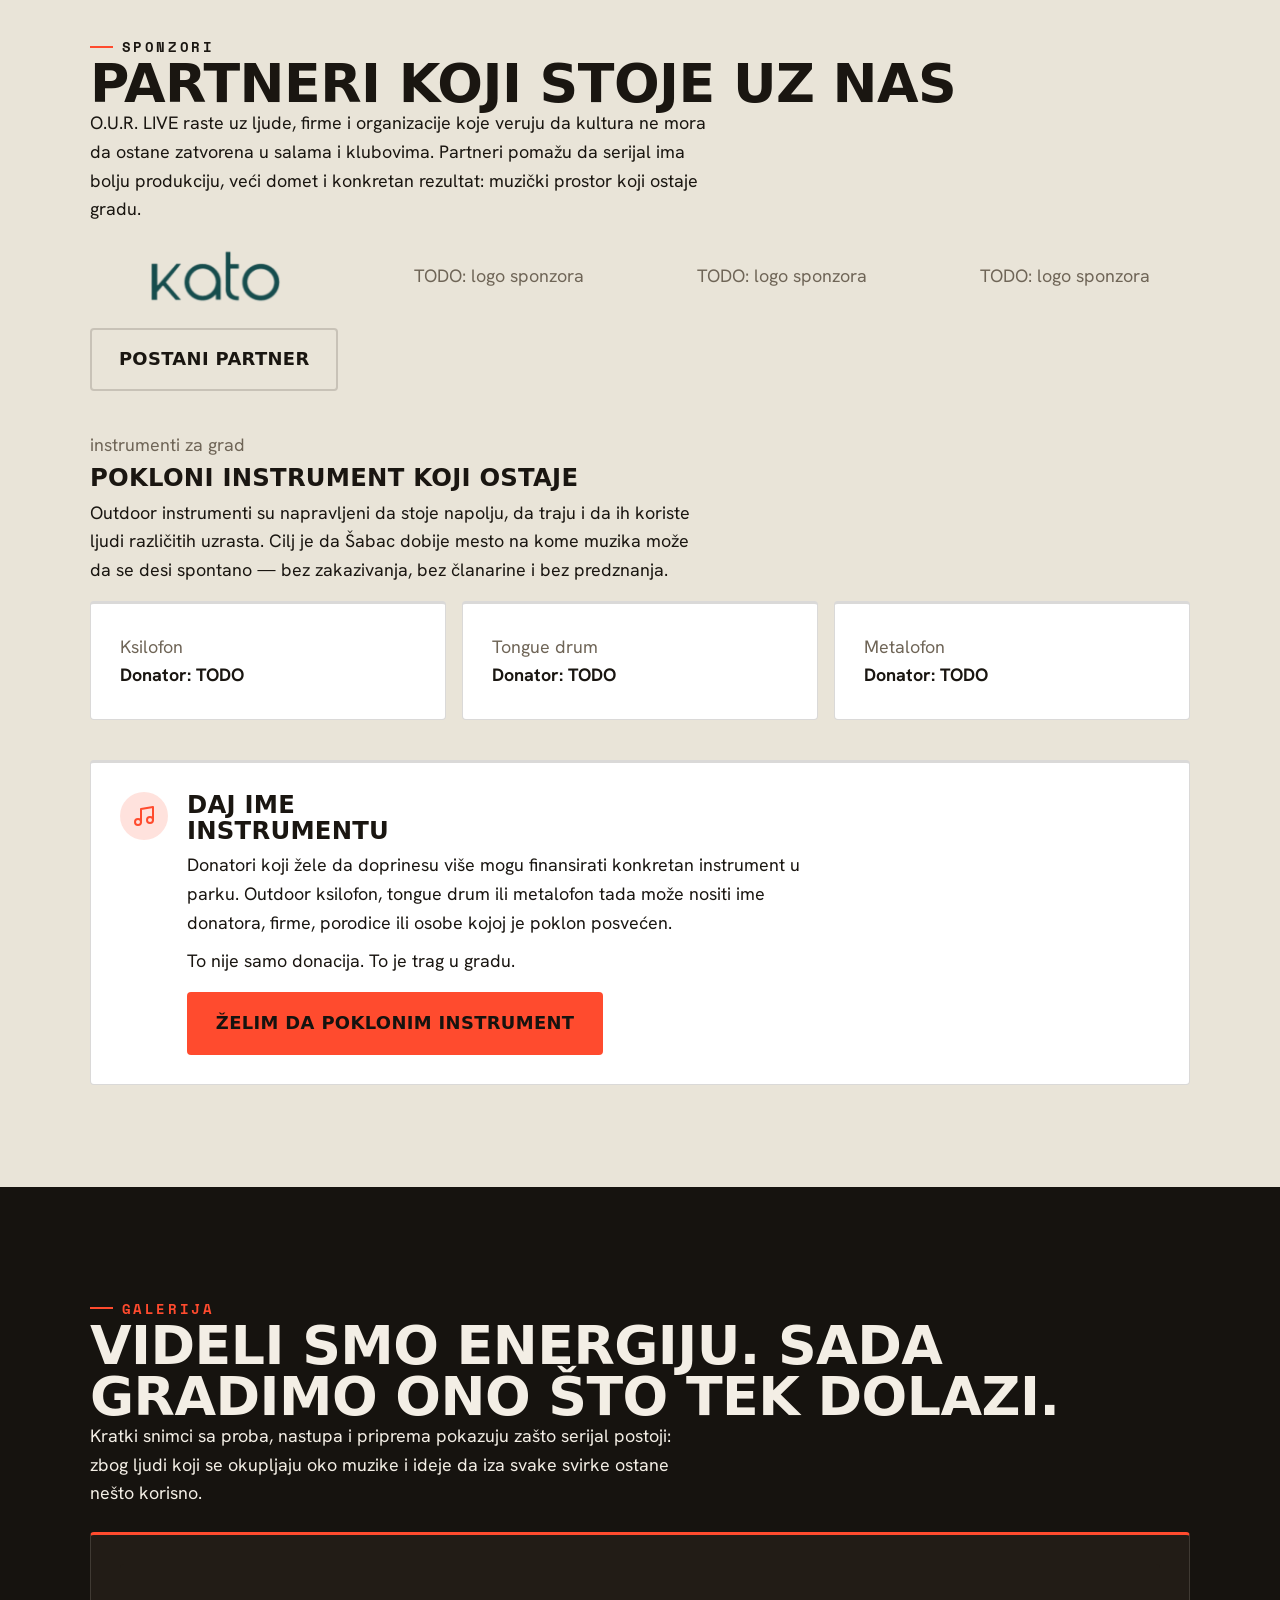
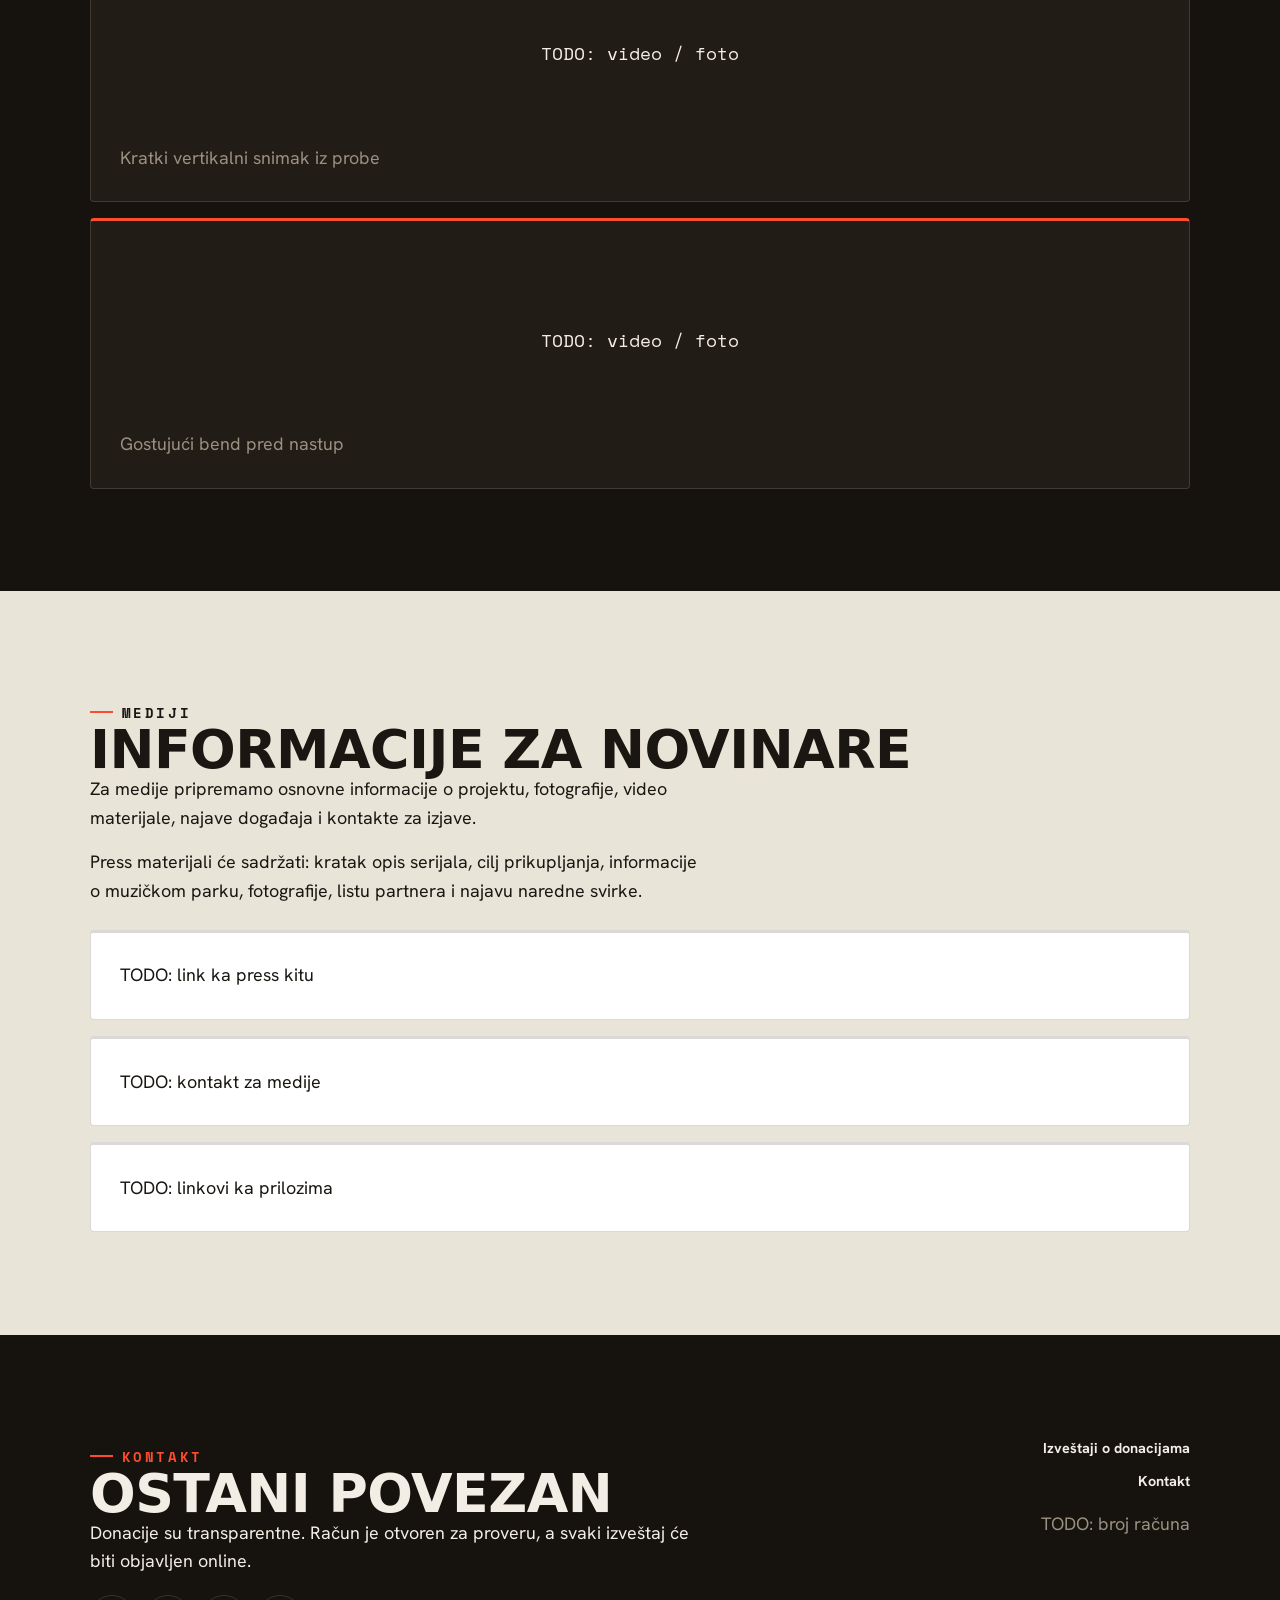
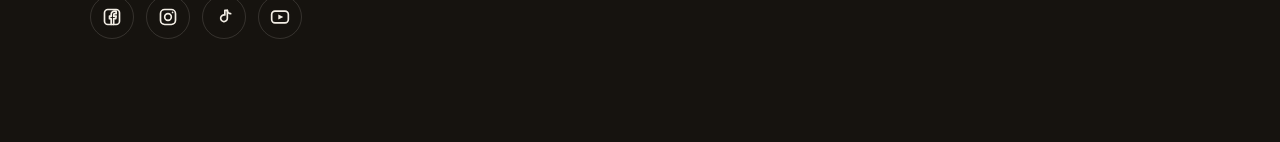
==== commit cc3cd4b7: "Show sponsor logos directly on background, no card boxes Replaces the white .card placeholders with " ====
--- a/index.html
+++ b/index.html
@@ -218,10 +218,11 @@
         <h2 id="partners-title">Partneri koji stoje uz nas</h2>
         <p>O.U.R. LIVE raste uz ljude, firme i organizacije koje veruju da kultura ne mora da ostane zatvorena u salama i klubovima. Partneri pomažu da serijal ima bolju produkciju, veći domet i konkretan rezultat: muzički prostor koji ostaje gradu.</p>
 
-        <div class="photo-grid" style="margin-top:1.5rem;">
-          <div class="card"><p class="muted">TODO: logo sponzora</p></div>
-          <div class="card"><p class="muted">TODO: logo sponzora</p></div>
-          <div class="card"><p class="muted">TODO: logo sponzora</p></div>
+        <div class="sponsor-logos" style="margin-top:1.5rem;">
+          <img class="sponsor-logos__img" src="/sponzori/kato_logo.png" alt="Kato" loading="lazy" />
+          <p class="muted">TODO: logo sponzora</p>
+          <p class="muted">TODO: logo sponzora</p>
+          <p class="muted">TODO: logo sponzora</p>
         </div>
         <a class="btn btn--ghost" href="/kontakt.html" style="margin-top:1.5rem;">Postani partner</a>
 
--- a/styles.css
+++ b/styles.css
@@ -364,6 +364,17 @@
 @media (min-width: 640px) {
   .photo-grid { grid-template-columns: repeat(3, 1fr); }
 }
+.sponsor-logos {
+  display: grid;
+  grid-template-columns: repeat(2, 1fr);
+  gap: 2rem;
+  align-items: center;
+  justify-items: center;
+}
+.sponsor-logos__img { max-height: 56px; width: auto; max-width: 100%; }
+@media (min-width: 640px) {
+  .sponsor-logos { grid-template-columns: repeat(4, 1fr); }
+}
 .funds-columns { display: grid; grid-template-columns: 1fr; gap: 2.5rem; }
 .funds-columns__heading { order: -2; }
 .funds-columns__text { order: -1; }
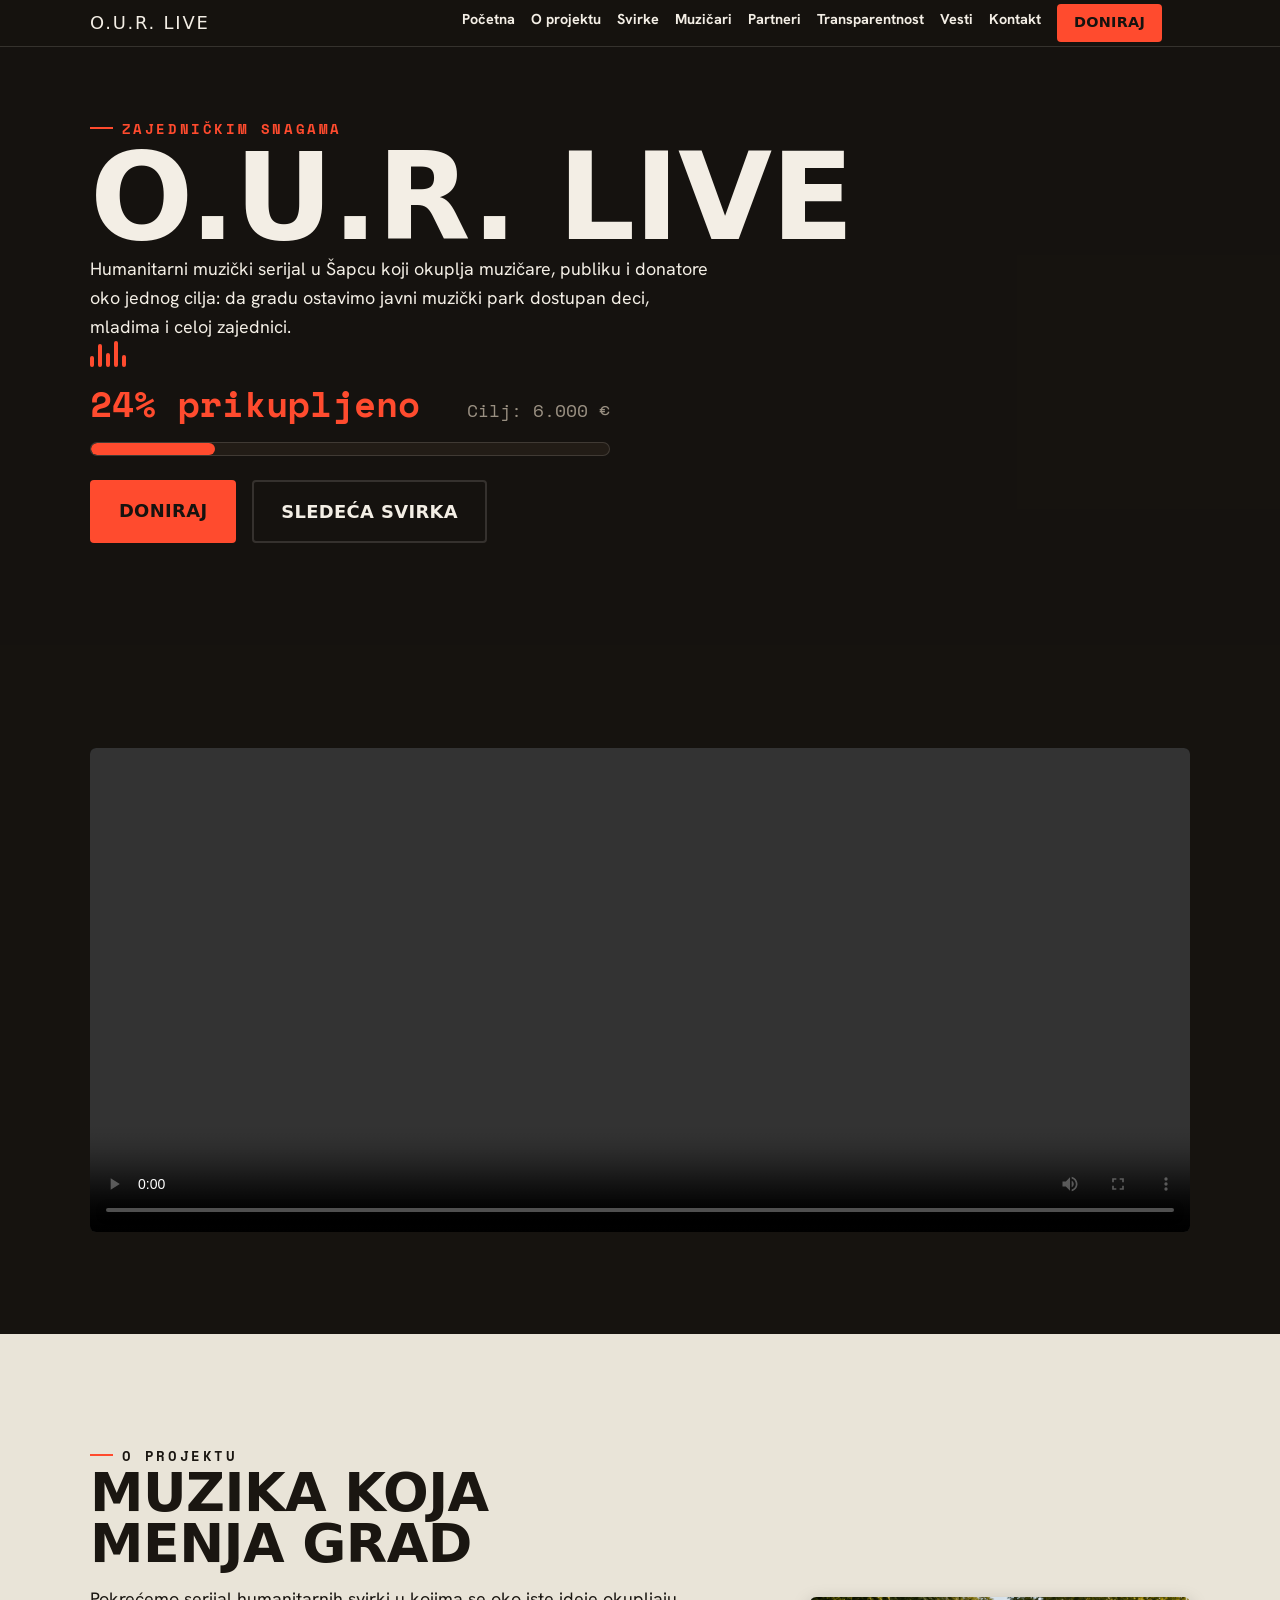
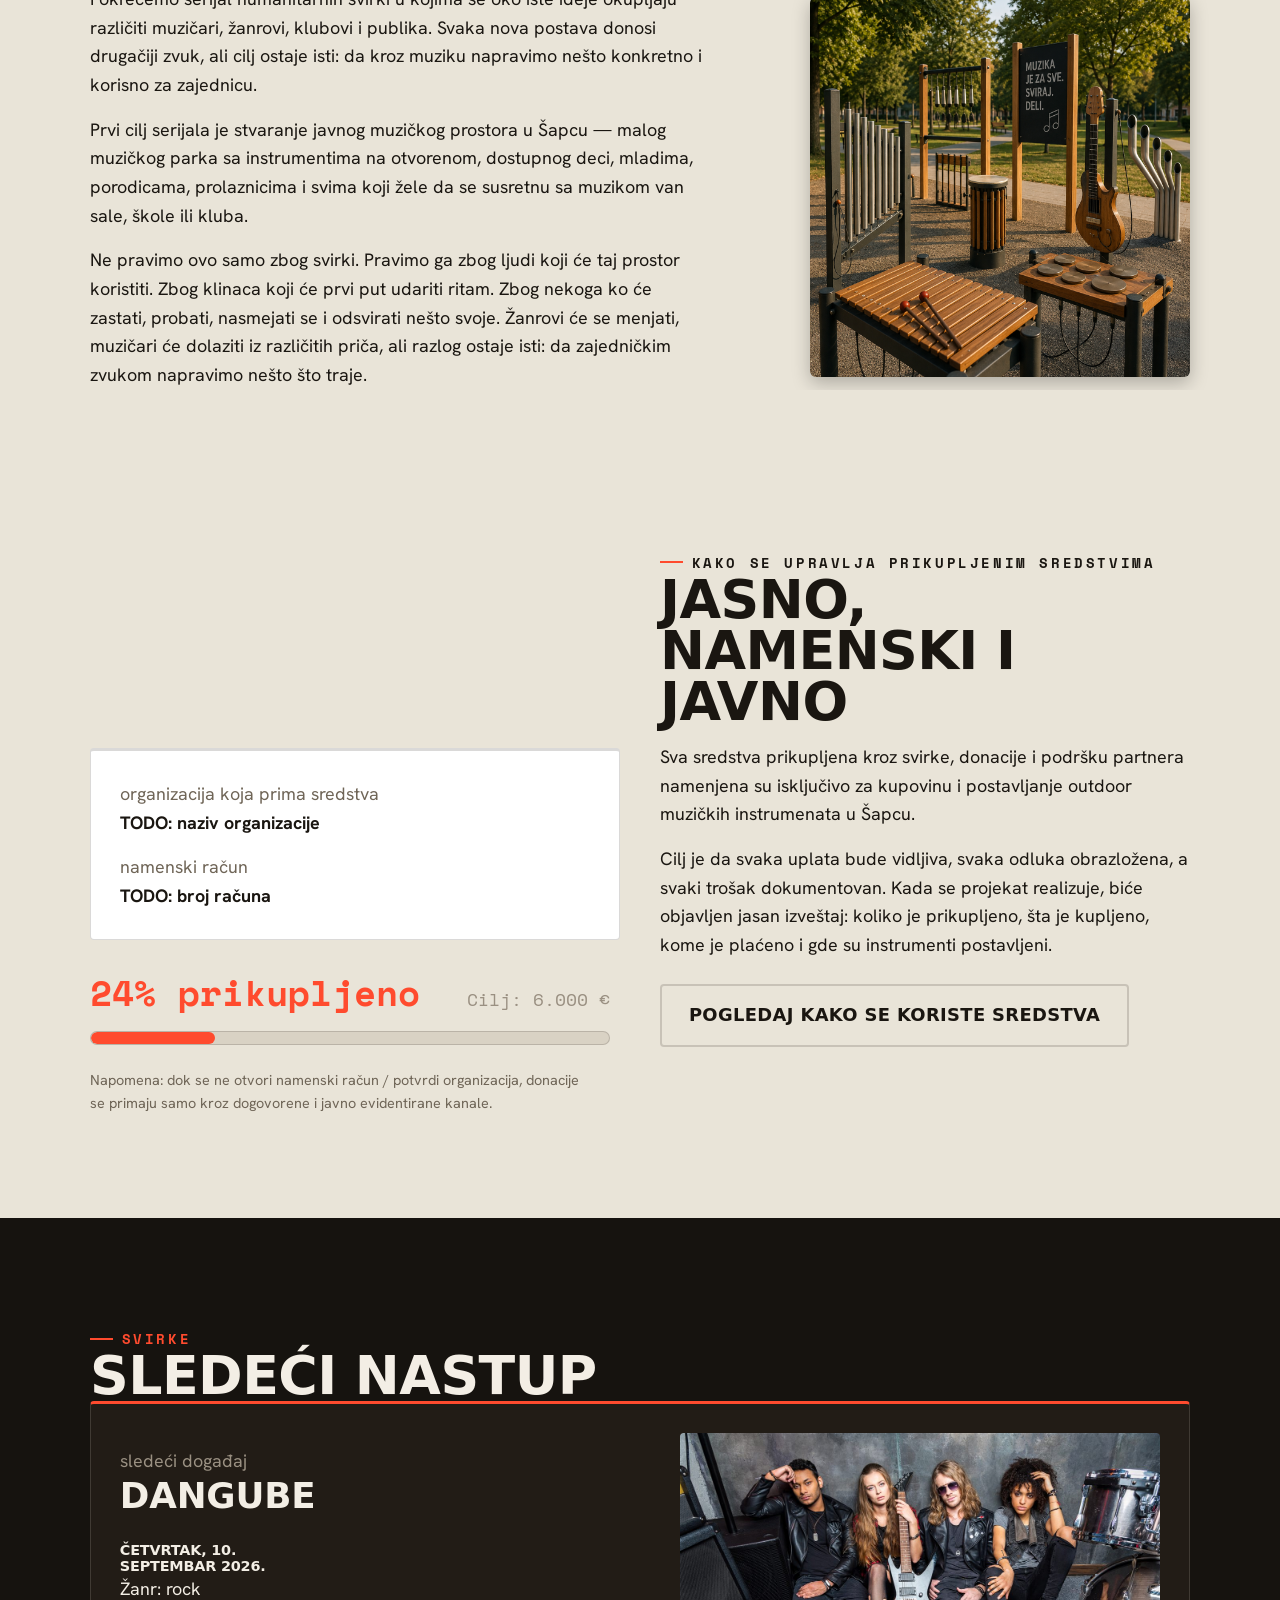
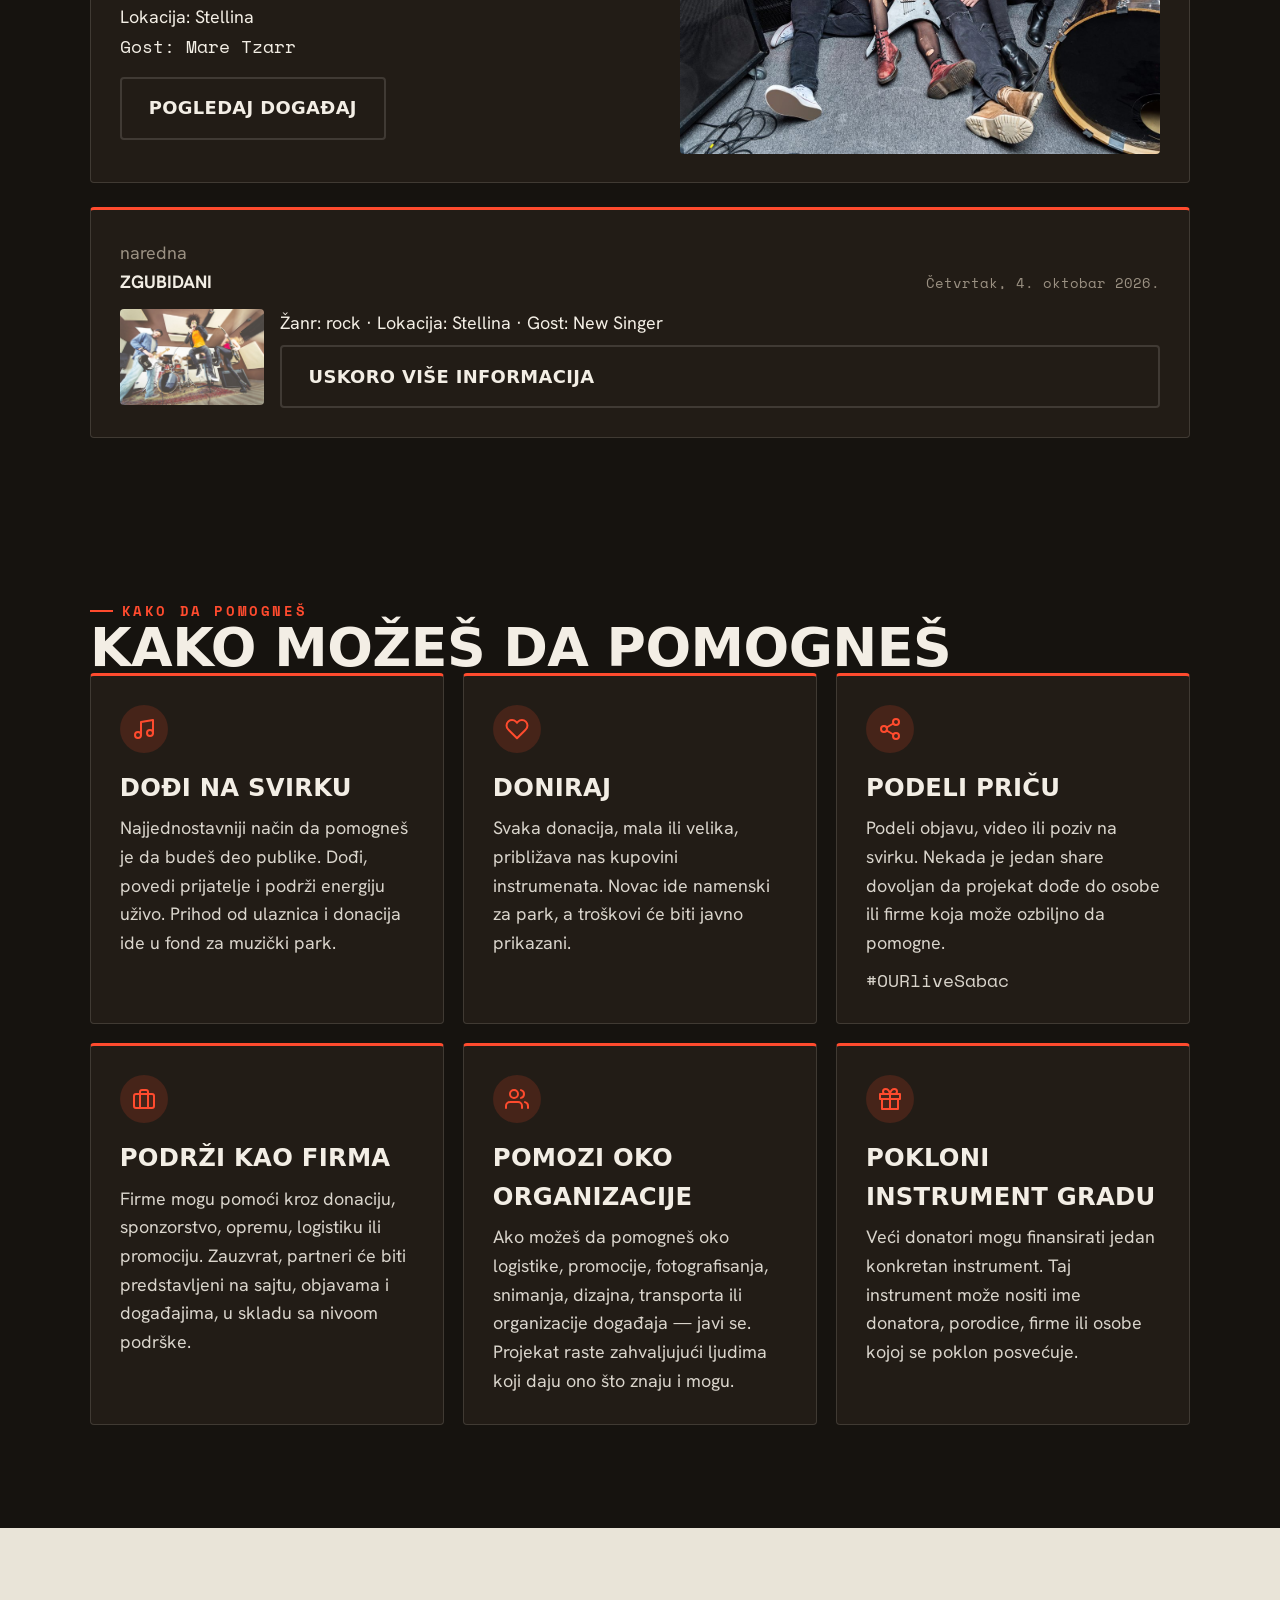
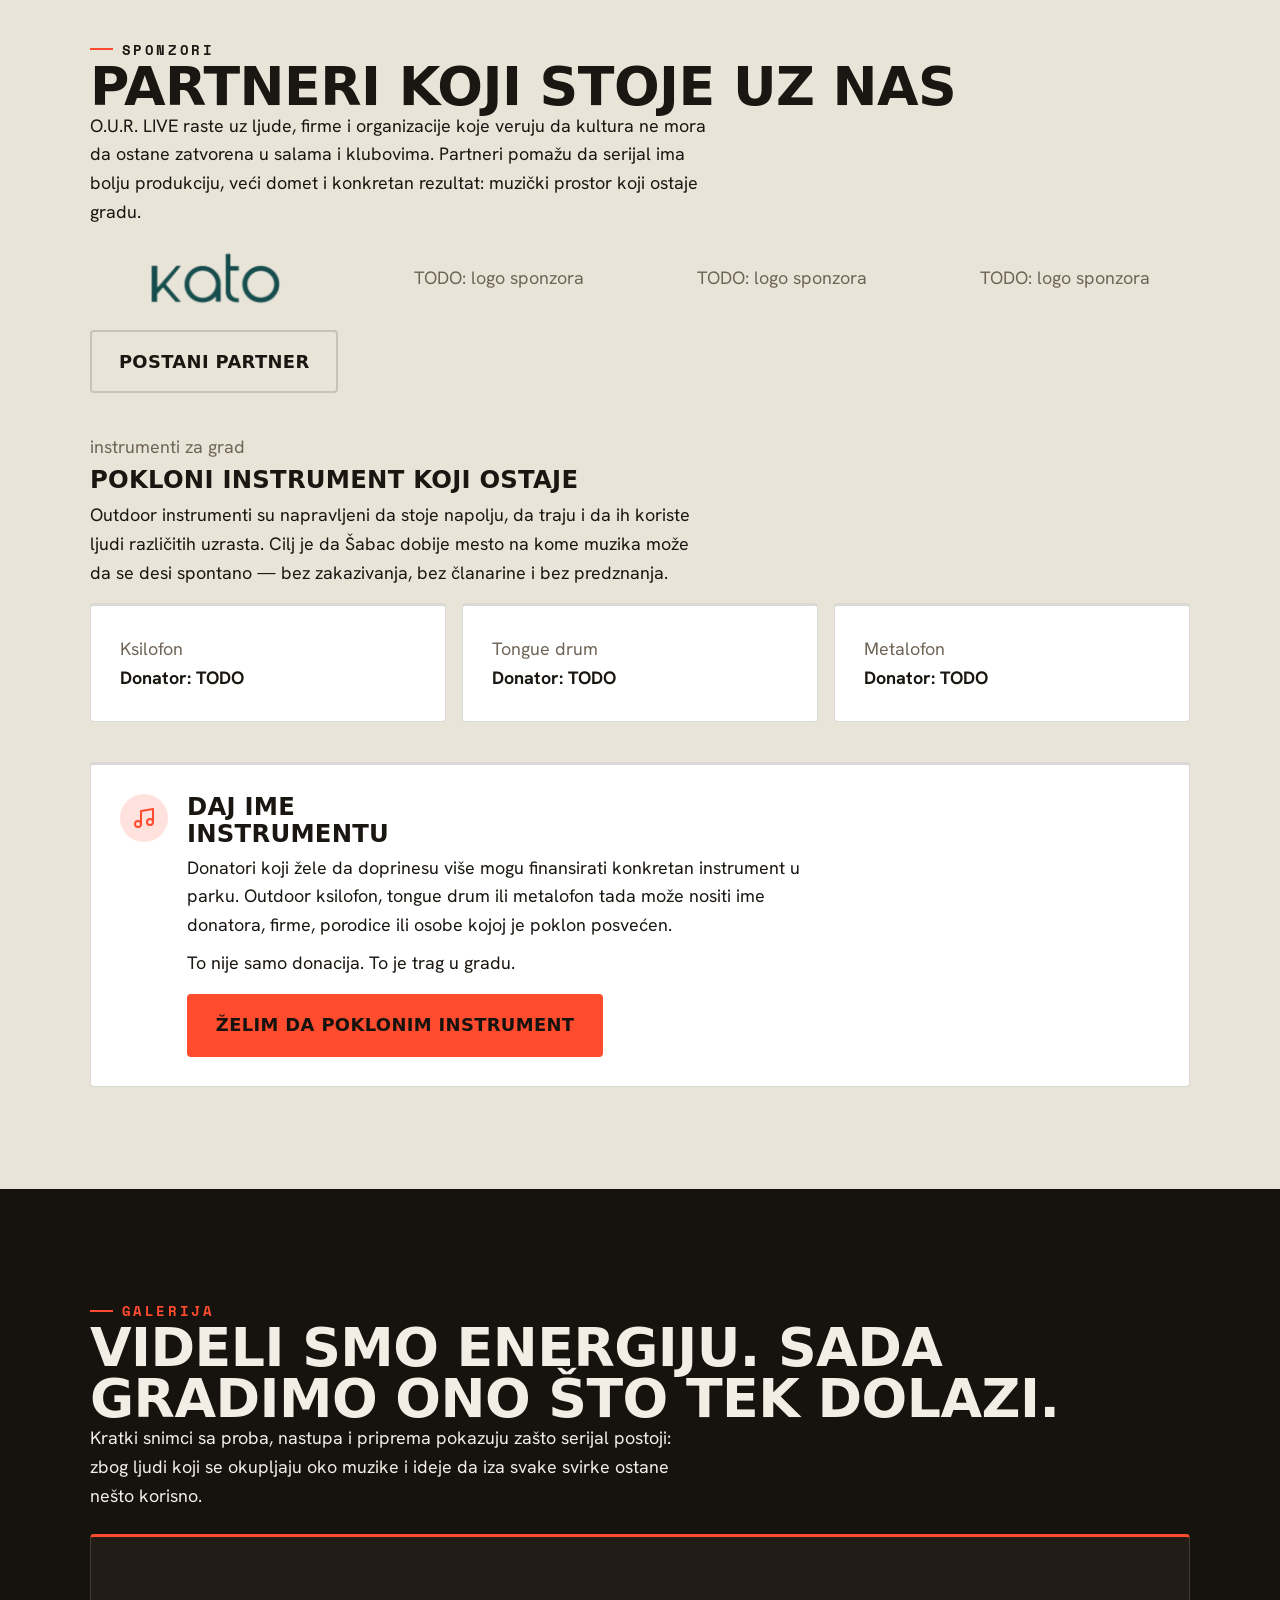
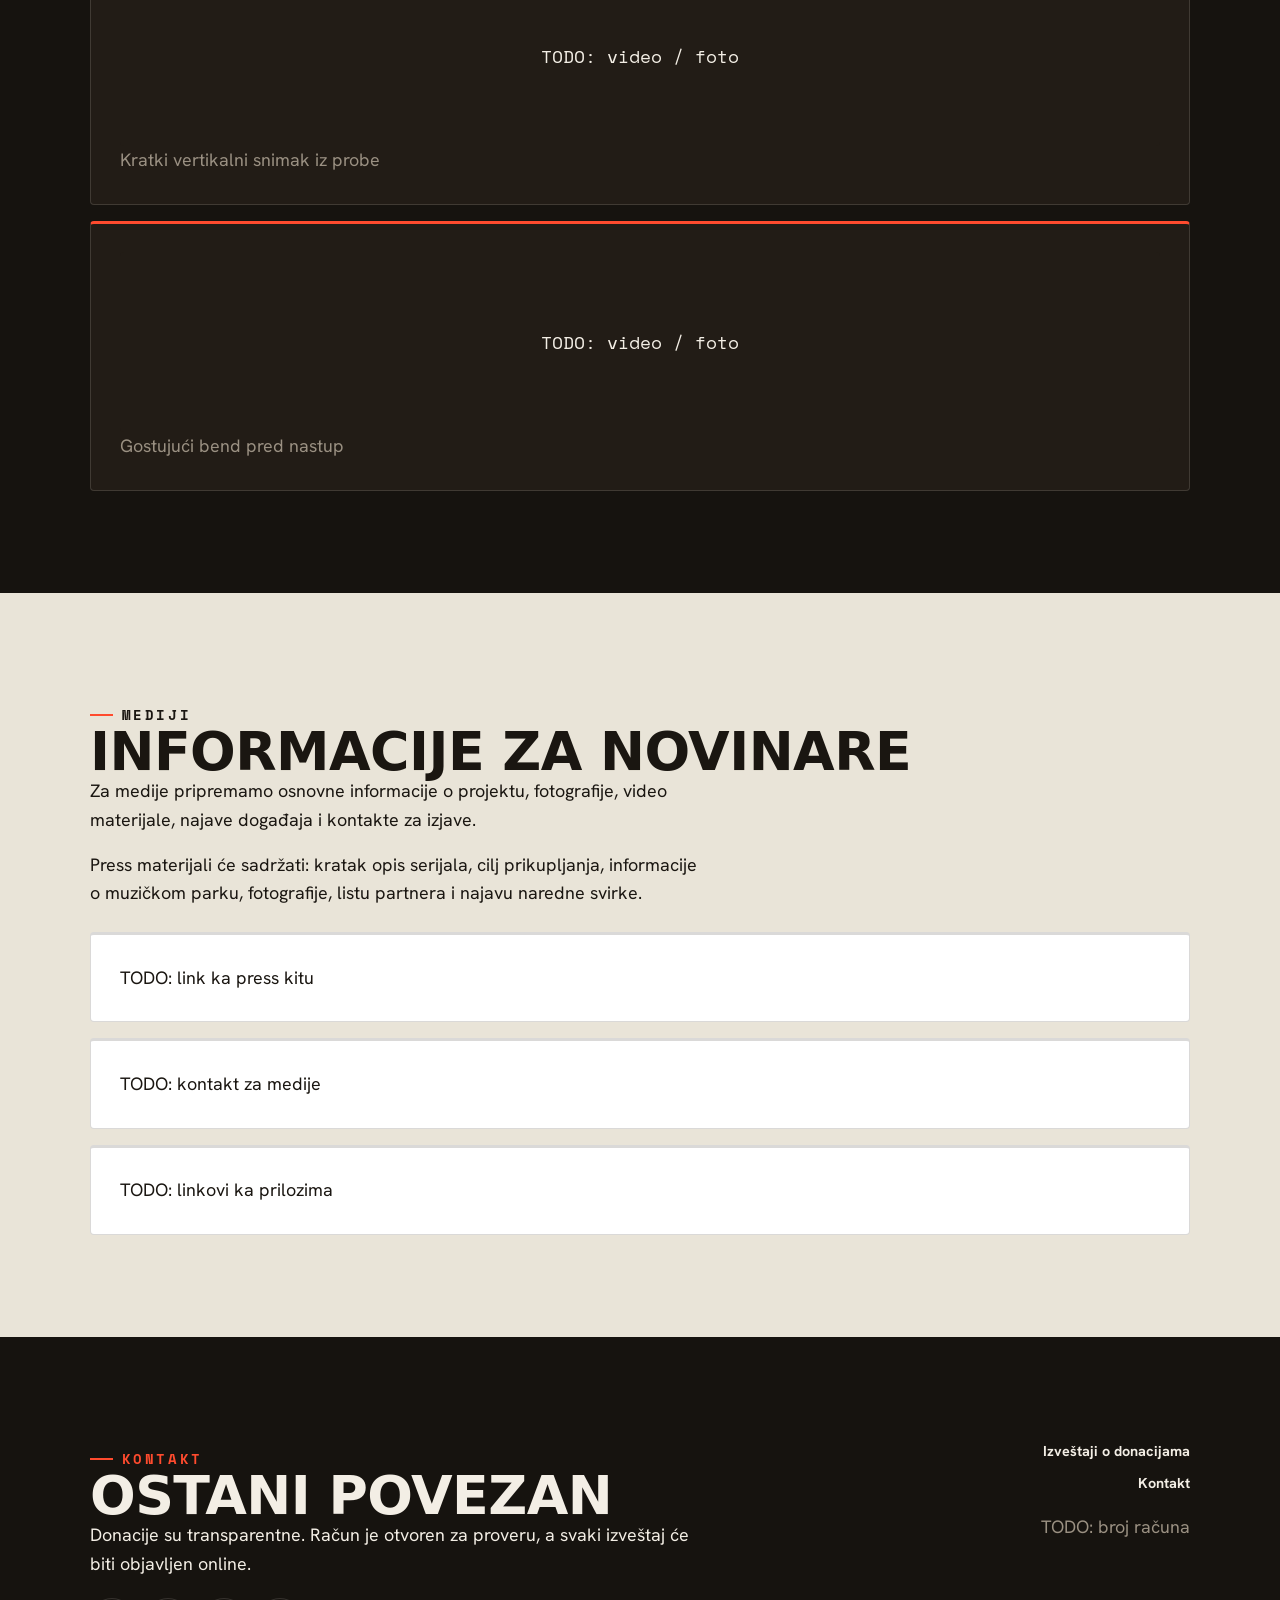
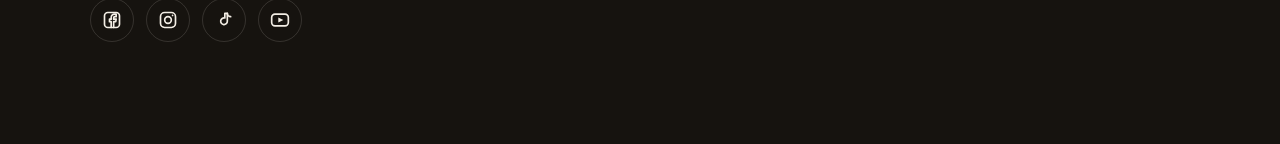
==== commit 0006a059: "Align ZGUBIDANI thumbnail with genre/CTA block, not the title Split the card into a title row (ZGUBI" ====
--- a/index.html
+++ b/index.html
@@ -141,18 +141,18 @@
           <article class="card">
             <p class="muted">naredna</p>
             <div class="next-show">
-              <figure class="next-show__thumb">
-                <img src="zgubidani-band-web.jpg" alt="Bend Zgubidani" loading="lazy" />
-              </figure>
-              <div class="next-show__body">
-                <div class="next-show__row">
-                  <strong>ZGUBIDANI</strong>
-                  <span class="data">Četvrtak, 4. oktobar 2026.</span>
+              <div class="next-show__row">
+                <strong>ZGUBIDANI</strong>
+                <span class="data">Četvrtak, 4. oktobar 2026.</span>
+              </div>
+              <div class="next-show__lower">
+                <figure class="next-show__thumb">
+                  <img src="zgubidani-band-web.jpg" alt="Bend Zgubidani" loading="lazy" />
+                </figure>
+                <div class="next-show__lower-body">
+                  <span>Žanr: rock · Lokacija: Stellina · Gost: New Singer</span>
+                  <a class="btn btn--ghost" href="/svirke/" style="margin-top:0.5rem;">Uskoro više informacija</a>
                 </div>
-                <div class="next-show__row">
-                  <span>Žanr: rock · Lokacija: Stellina · Gost: New Singer</span>
-                </div>
-                <a class="btn btn--ghost" href="/svirke/" style="margin-top:0.5rem;">Uskoro više informacija</a>
               </div>
             </div>
           </article>
--- a/styles.css
+++ b/styles.css
@@ -506,13 +506,14 @@
   width: 6rem;
 }
 .next-show__thumb img { width: 100%; height: 100%; object-fit: cover; display: block; }
-.next-show__body { display: grid; gap: 0.3rem; min-width: 0; }
 .next-show__row { display: flex; justify-content: space-between; align-items: baseline; gap: 1rem; flex-wrap: wrap; }
 .next-show__row .data { font-size: var(--step--1); color: var(--muted); }
+.next-show__lower { display: flex; flex-direction: column; gap: 0.5rem; }
+.next-show__lower-body { min-width: 0; }
 @media (min-width: 480px) {
-  .next-show { flex-direction: row; align-items: center; }
-  .next-show__thumb { width: auto; height: 5rem; }
-  .next-show__body { flex: 1; align-content: center; }
+  .next-show__lower { flex-direction: row; align-items: flex-start; gap: 1rem; }
+  .next-show__thumb { width: auto; height: 6rem; }
+  .next-show__lower-body { flex: 1; display: flex; flex-direction: column; justify-content: space-between; }
 }
 
 /* ---------- KARTICE: KAKO DA POMOGNEŠ ---------- */
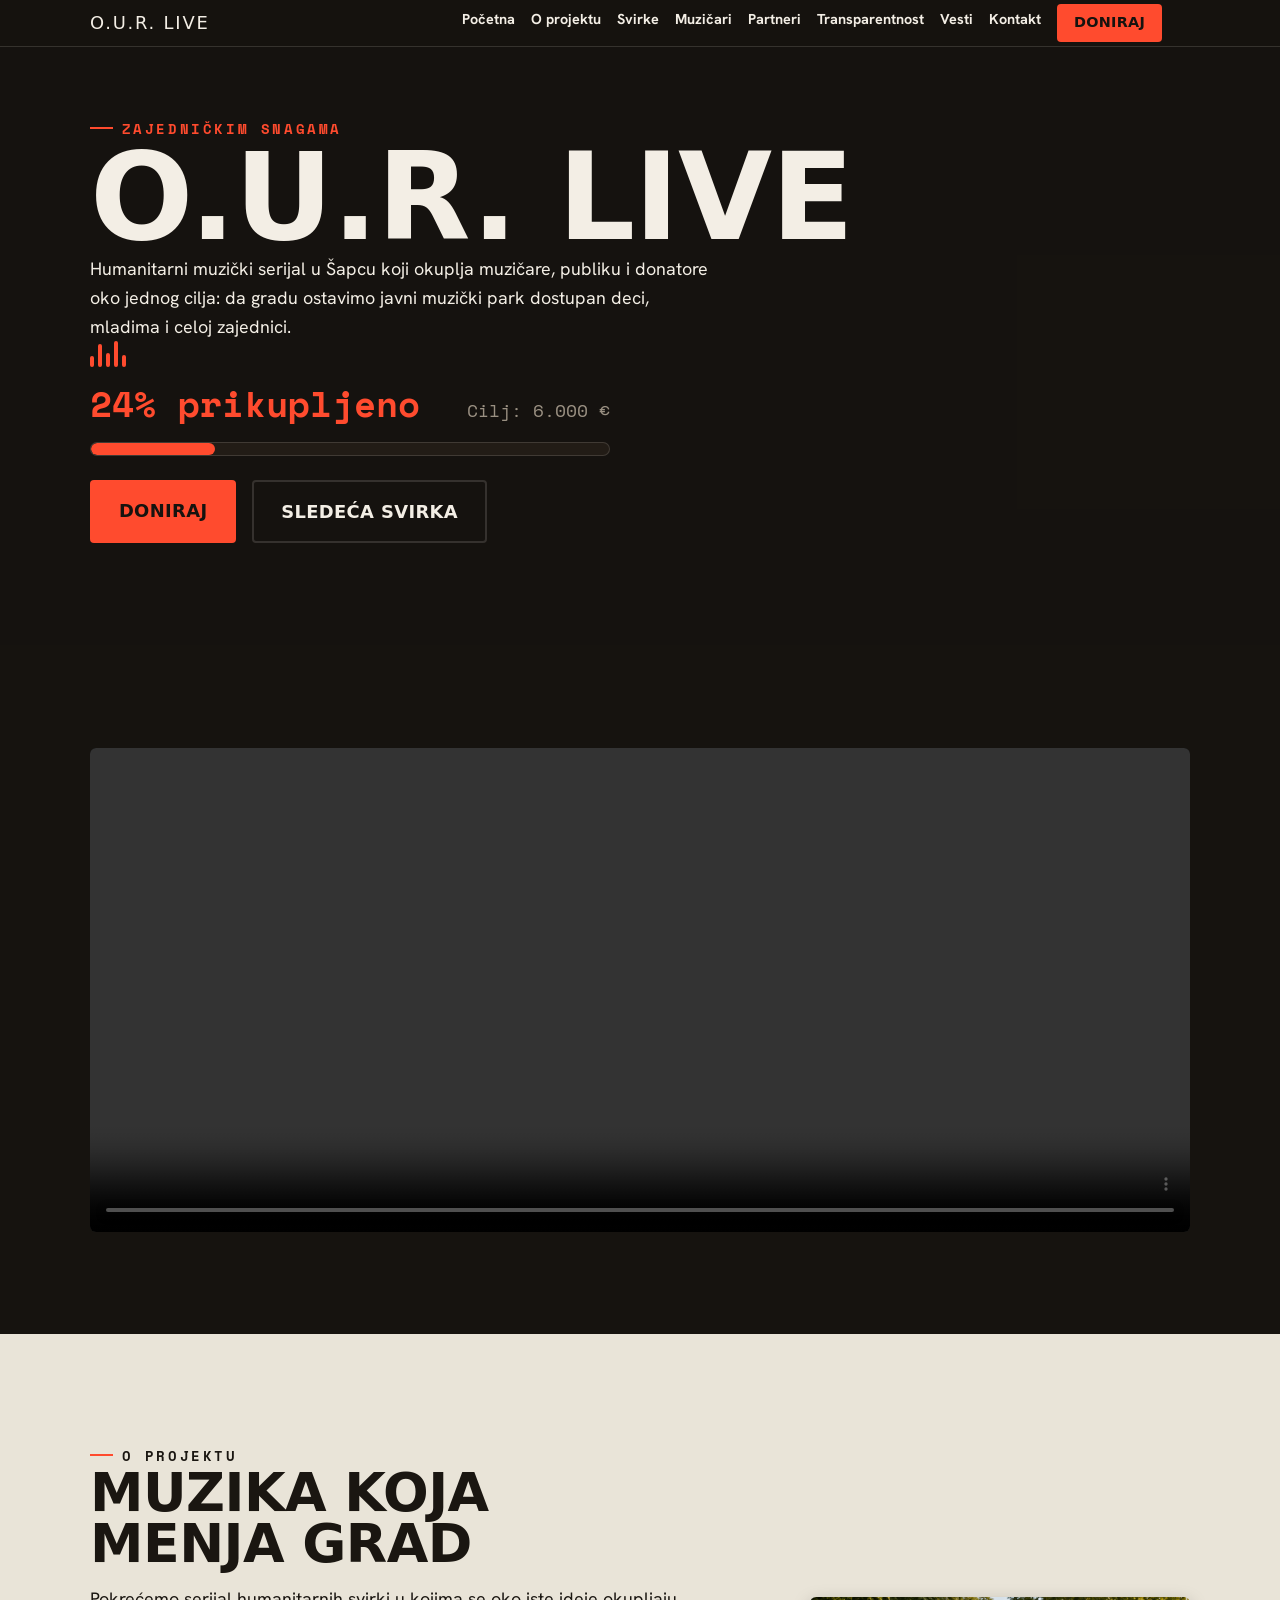
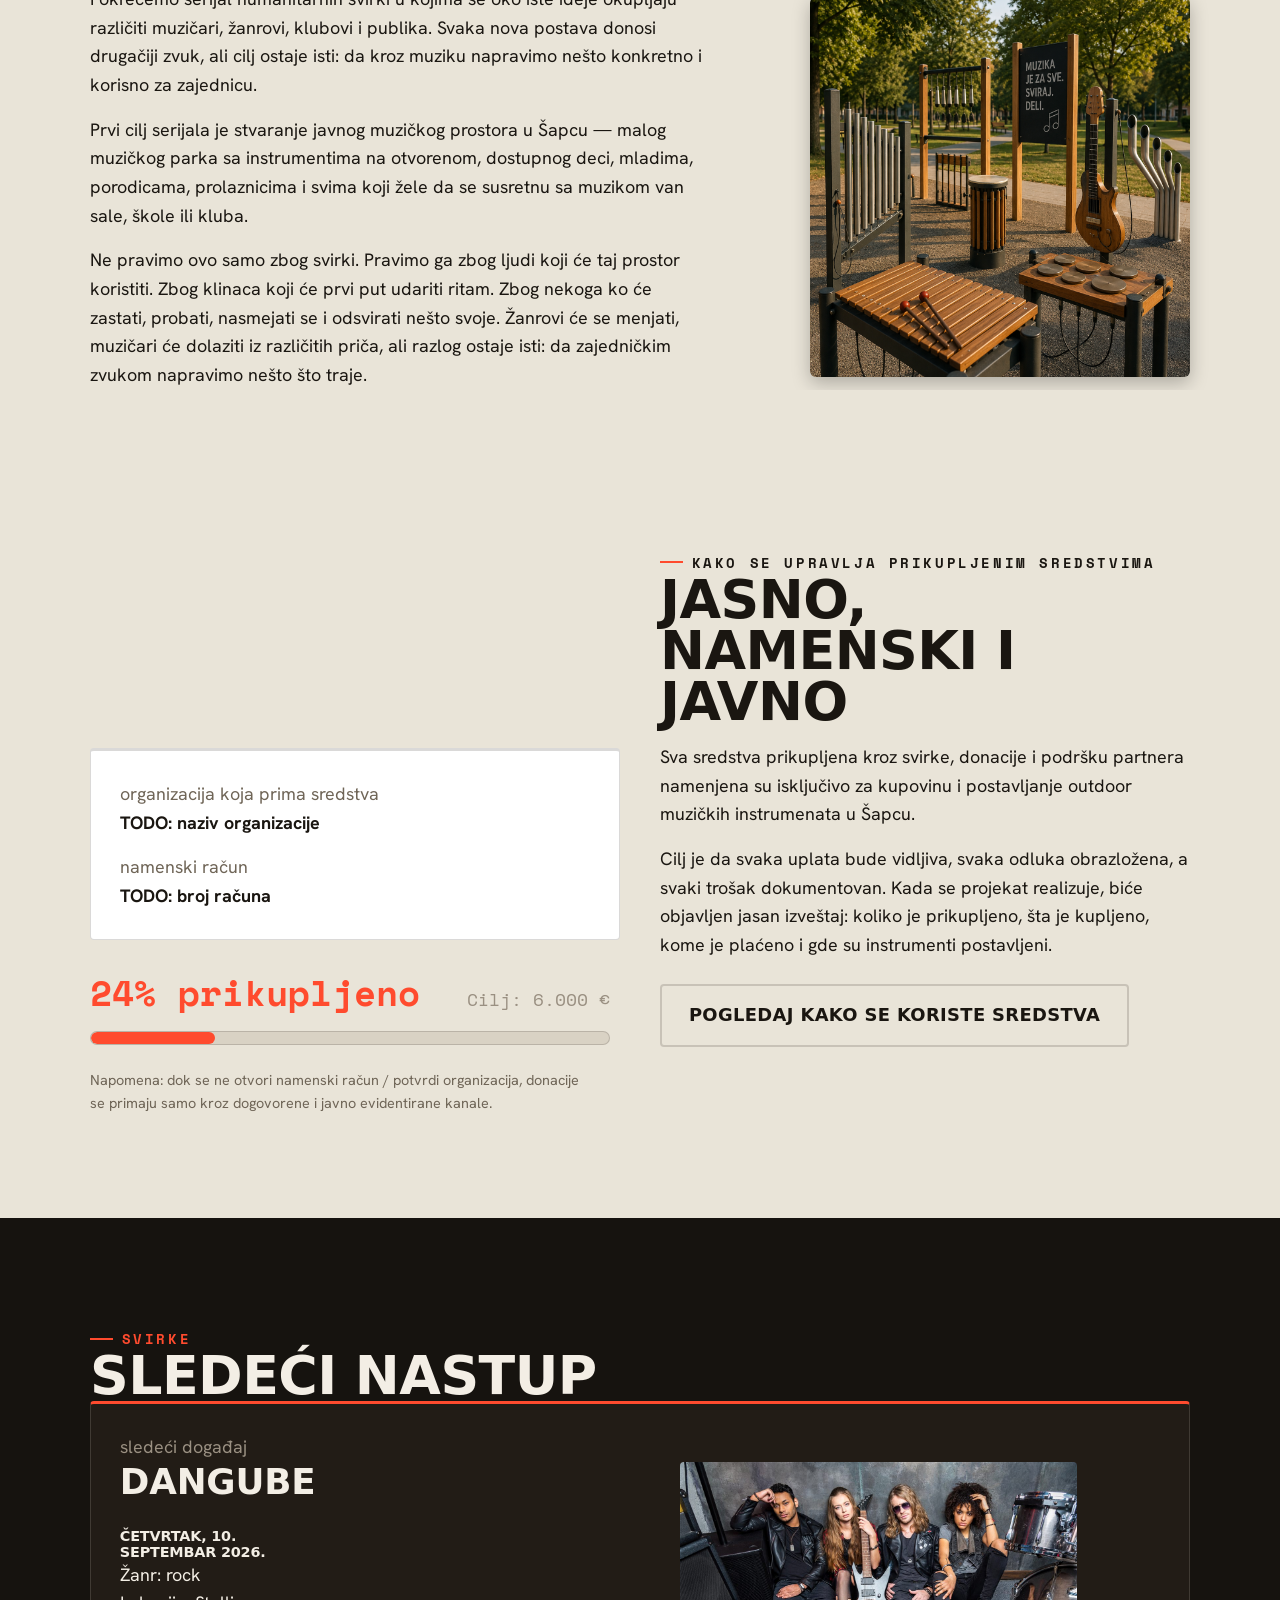
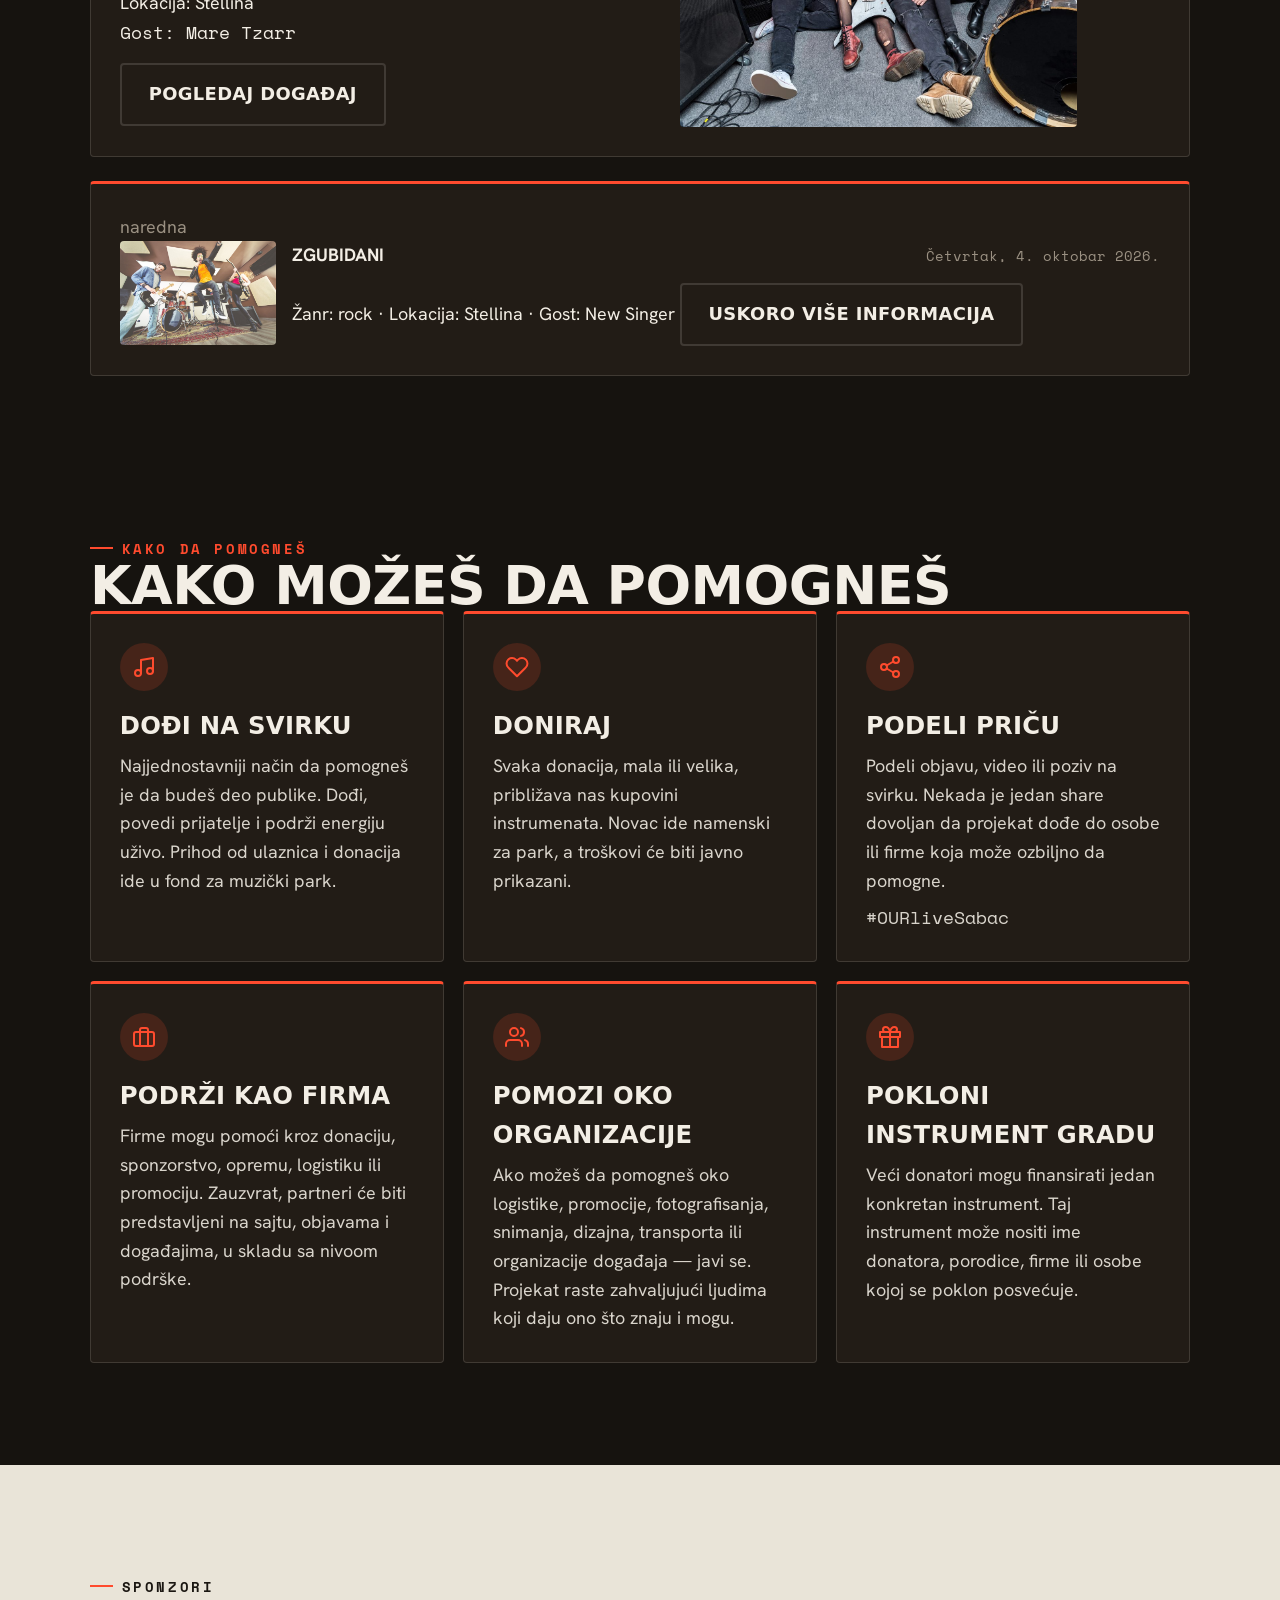
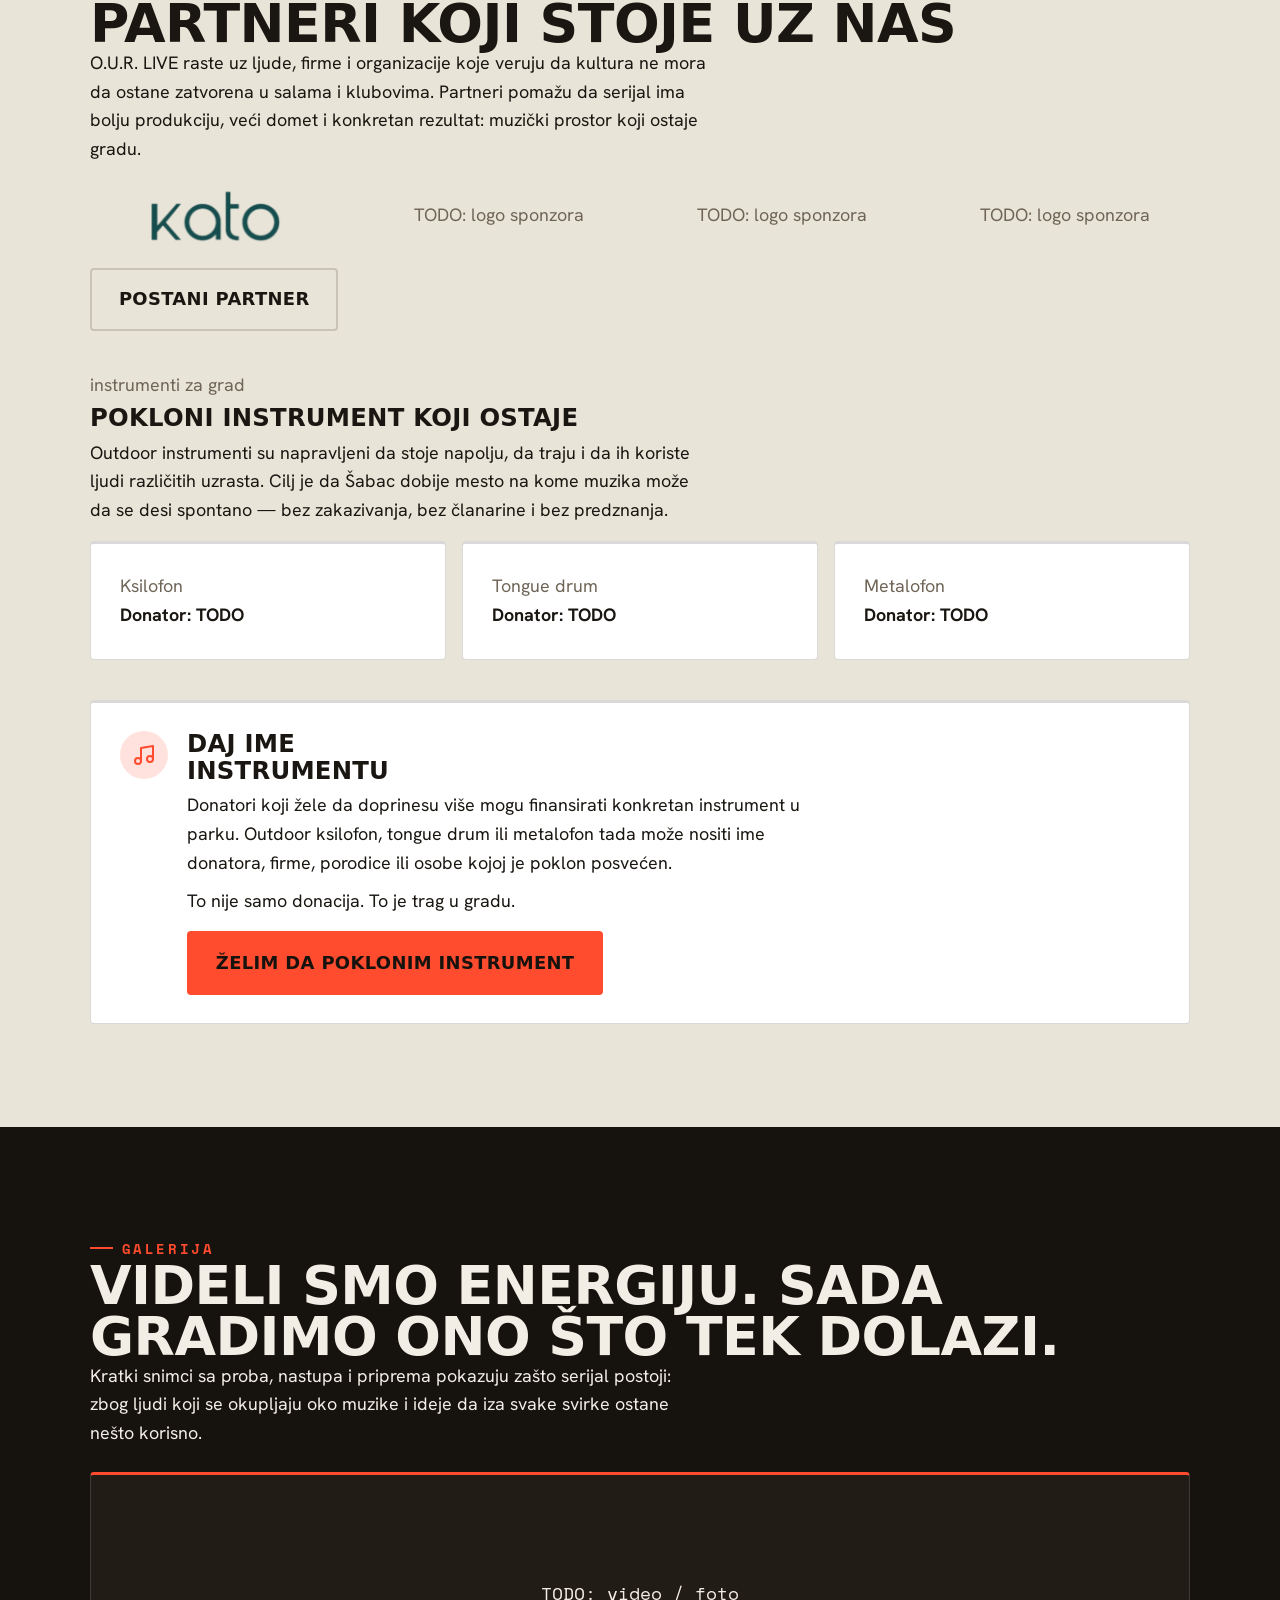
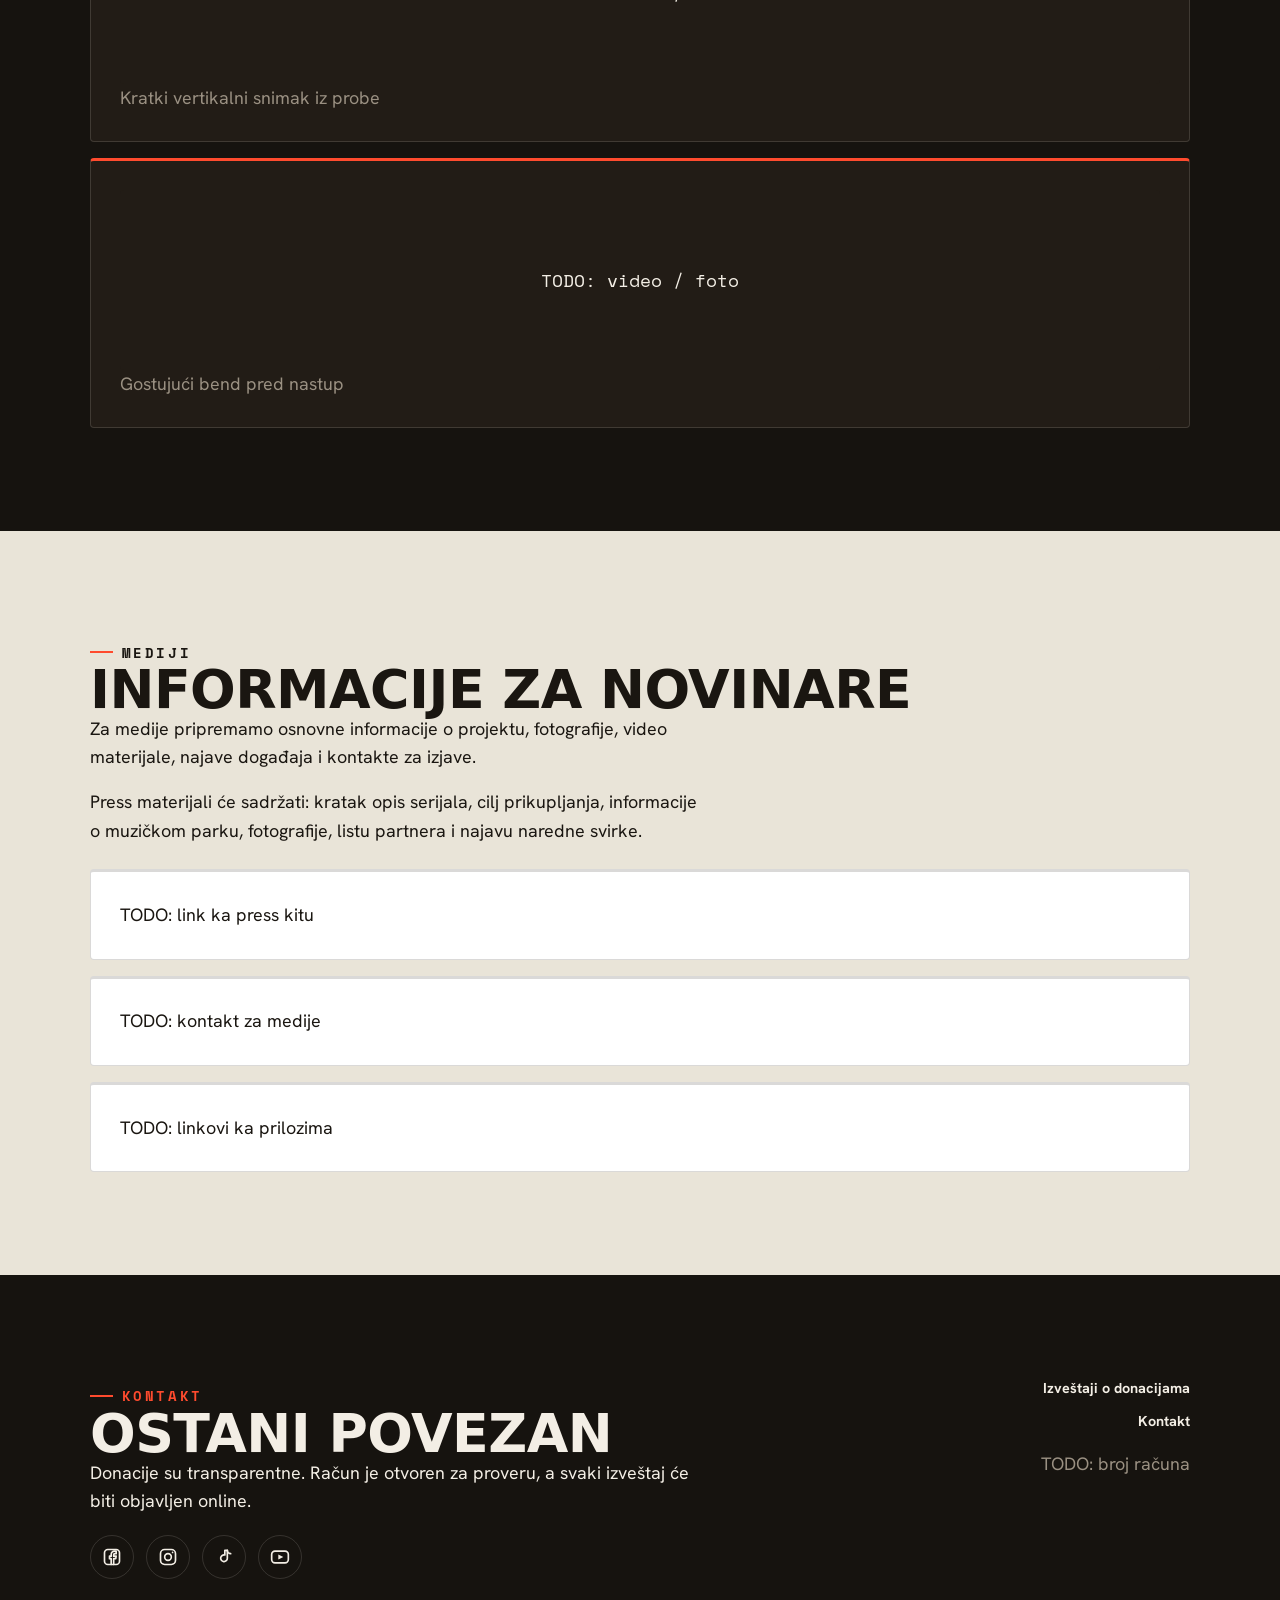
==== commit 98d6f6ff: "Align Dangube and Zgubidani images with their title, not overline label Both cards now exclude the s" ====
--- a/index.html
+++ b/index.html
@@ -125,34 +125,34 @@
       <div class="wrap">
         <span class="eyebrow">svirke</span>
         <h2 id="shows-title" tabindex="-1">Sledeći nastup</h2>
-        <article class="card show-card" aria-labelledby="next-show-title">
-          <figure class="show-card__media" style="aspect-ratio:1200/801;">
-            <img src="dangube-band-web.jpg" alt="Bend Dangube" width="1200" height="801" loading="lazy" />
-          </figure>
-          <div class="show-card__body">
-            <p class="muted">sledeći događaj</p>
-            <h3 id="next-show-title"><strong>DANGUBE</strong><br><span class="show-date">Četvrtak, 10. septembar 2026.</span></h3>
-            <p>Žanr: rock<br>Lokacija: Stellina</p>
-            <p class="data">Gost: Mare Tzarr</p>
-            <a class="btn btn--ghost" href="/svirke/" style="margin-top:1rem;">Pogledaj događaj</a>
+        <article class="card" aria-labelledby="next-show-title">
+          <p class="muted">sledeći događaj</p>
+          <div class="show-card">
+            <figure class="show-card__media" style="aspect-ratio:1200/801;">
+              <img src="dangube-band-web.jpg" alt="Bend Dangube" width="1200" height="801" loading="lazy" />
+            </figure>
+            <div class="show-card__body">
+              <h3 id="next-show-title"><strong>DANGUBE</strong><br><span class="show-date">Četvrtak, 10. septembar 2026.</span></h3>
+              <p>Žanr: rock<br>Lokacija: Stellina</p>
+              <p class="data">Gost: Mare Tzarr</p>
+              <a class="btn btn--ghost" href="/svirke/" style="margin-top:1rem;">Pogledaj događaj</a>
+            </div>
           </div>
         </article>
         <div style="margin-top:1.5rem; display:grid; gap:1rem;">
           <article class="card">
             <p class="muted">naredna</p>
             <div class="next-show">
-              <div class="next-show__row">
-                <strong>ZGUBIDANI</strong>
-                <span class="data">Četvrtak, 4. oktobar 2026.</span>
-              </div>
-              <div class="next-show__lower">
-                <figure class="next-show__thumb">
-                  <img src="zgubidani-band-web.jpg" alt="Bend Zgubidani" loading="lazy" />
-                </figure>
-                <div class="next-show__lower-body">
-                  <span>Žanr: rock · Lokacija: Stellina · Gost: New Singer</span>
-                  <a class="btn btn--ghost" href="/svirke/" style="margin-top:0.5rem;">Uskoro više informacija</a>
+              <figure class="next-show__thumb">
+                <img src="zgubidani-band-web.jpg" alt="Bend Zgubidani" loading="lazy" />
+              </figure>
+              <div class="next-show__lower-body">
+                <div class="next-show__row">
+                  <strong>ZGUBIDANI</strong>
+                  <span class="data">Četvrtak, 4. oktobar 2026.</span>
                 </div>
+                <span>Žanr: rock · Lokacija: Stellina · Gost: New Singer</span>
+                <a class="btn btn--ghost" href="/svirke/" style="margin-top:0.5rem;">Uskoro više informacija</a>
               </div>
             </div>
           </article>
--- a/styles.css
+++ b/styles.css
@@ -490,9 +490,12 @@
   display: block;
 }
 @media (min-width: 860px) {
-  .show-card { grid-template-columns: 1fr minmax(320px, 480px); align-items: center; }
-  .show-card__media { order: 2; }
+  .show-card { grid-template-columns: 1fr minmax(320px, 480px); align-items: flex-start; }
+  .show-card__media { order: 2; height: 258px; }
   .show-card__body { order: 1; }
+}
+@media (min-width: 1280px) {
+  .show-card__media { height: 265px; }
 }
 
 /* ---------- Kompaktan red za naredne svirke (mala slika, nenaglašeno) ---------- */
@@ -506,14 +509,16 @@
   width: 6rem;
 }
 .next-show__thumb img { width: 100%; height: 100%; object-fit: cover; display: block; }
-.next-show__row { display: flex; justify-content: space-between; align-items: baseline; gap: 1rem; flex-wrap: wrap; }
+.next-show__row { display: flex; justify-content: space-between; align-items: baseline; gap: 1rem; flex-wrap: wrap; margin-bottom: 0.3rem; }
 .next-show__row .data { font-size: var(--step--1); color: var(--muted); }
-.next-show__lower { display: flex; flex-direction: column; gap: 0.5rem; }
 .next-show__lower-body { min-width: 0; }
 @media (min-width: 480px) {
-  .next-show__lower { flex-direction: row; align-items: flex-start; gap: 1rem; }
-  .next-show__thumb { width: auto; height: 6rem; }
-  .next-show__lower-body { flex: 1; display: flex; flex-direction: column; justify-content: space-between; }
+  .next-show { flex-direction: row; align-items: flex-start; gap: 1rem; }
+  .next-show__thumb { width: auto; height: 130px; }
+  .next-show__lower-body { flex: 1; }
+}
+@media (min-width: 1000px) {
+  .next-show__thumb { height: 104px; }
 }
 
 /* ---------- KARTICE: KAKO DA POMOGNEŠ ---------- */
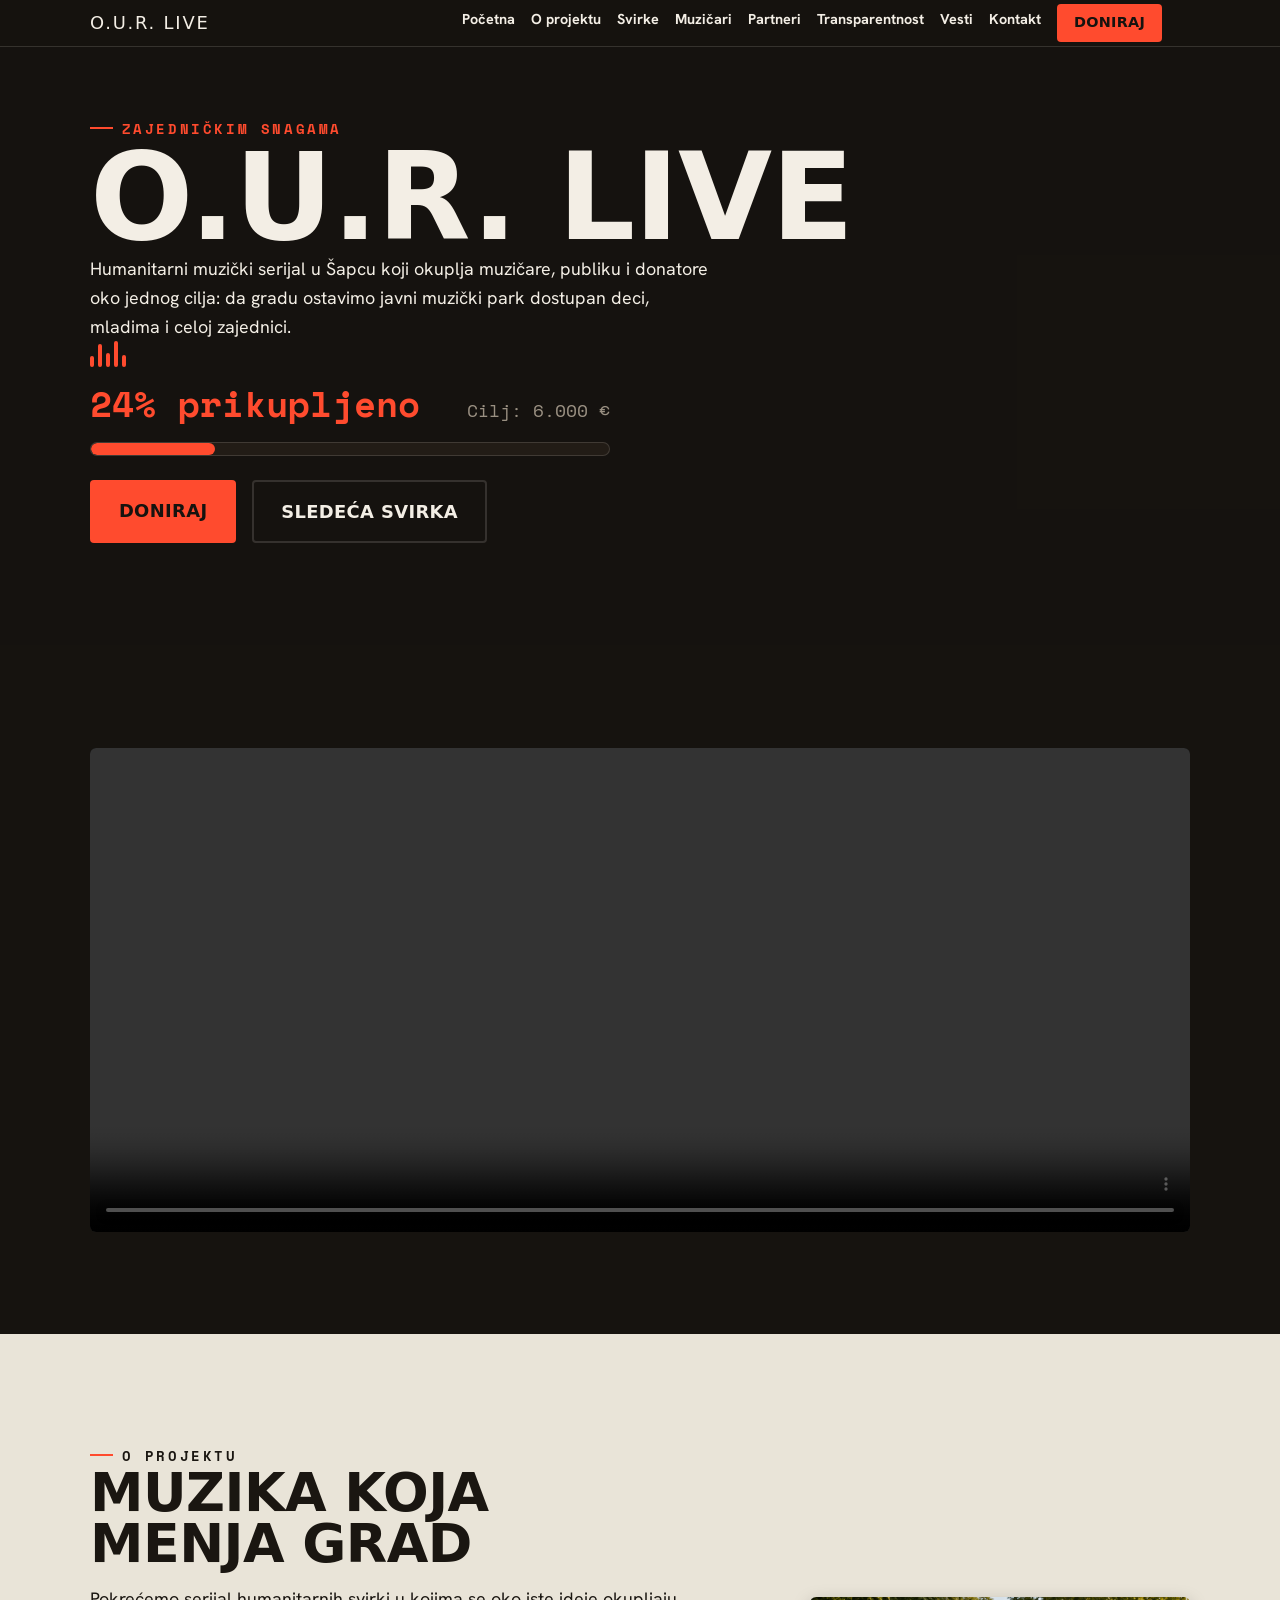
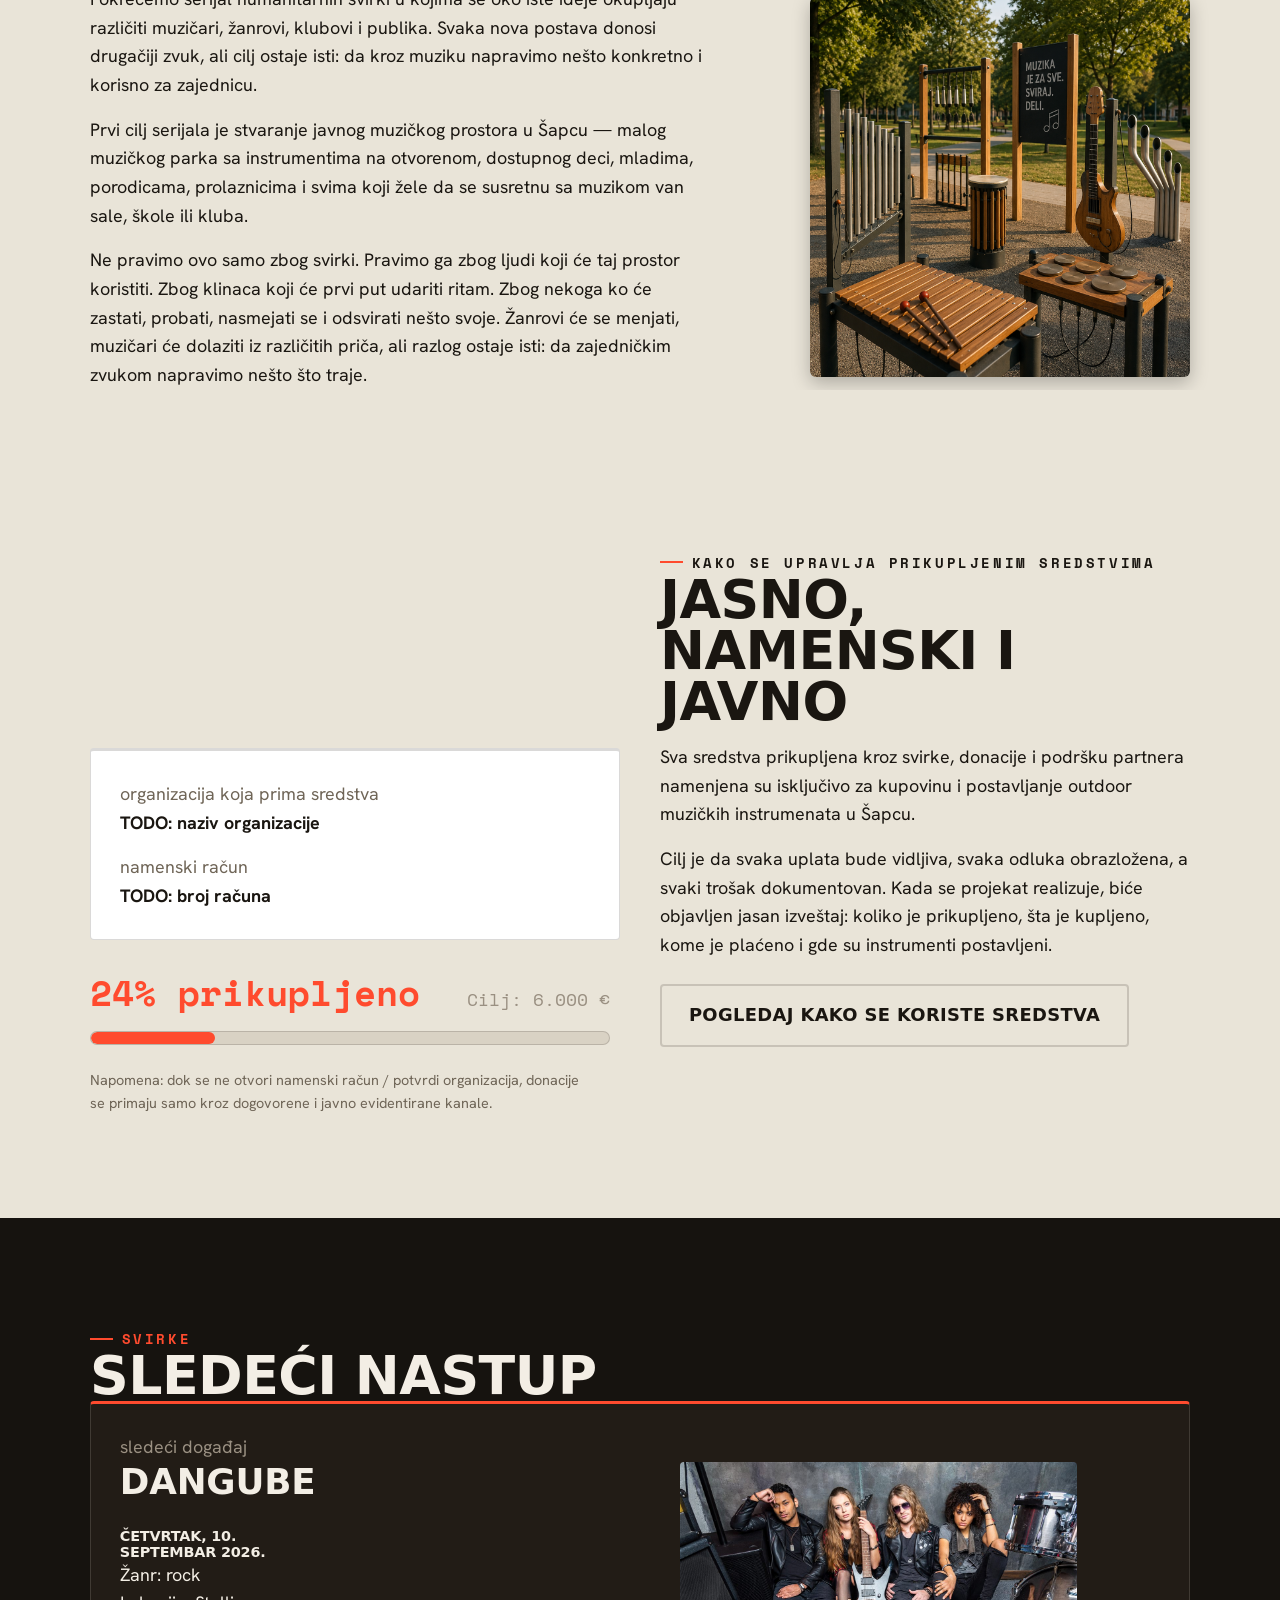
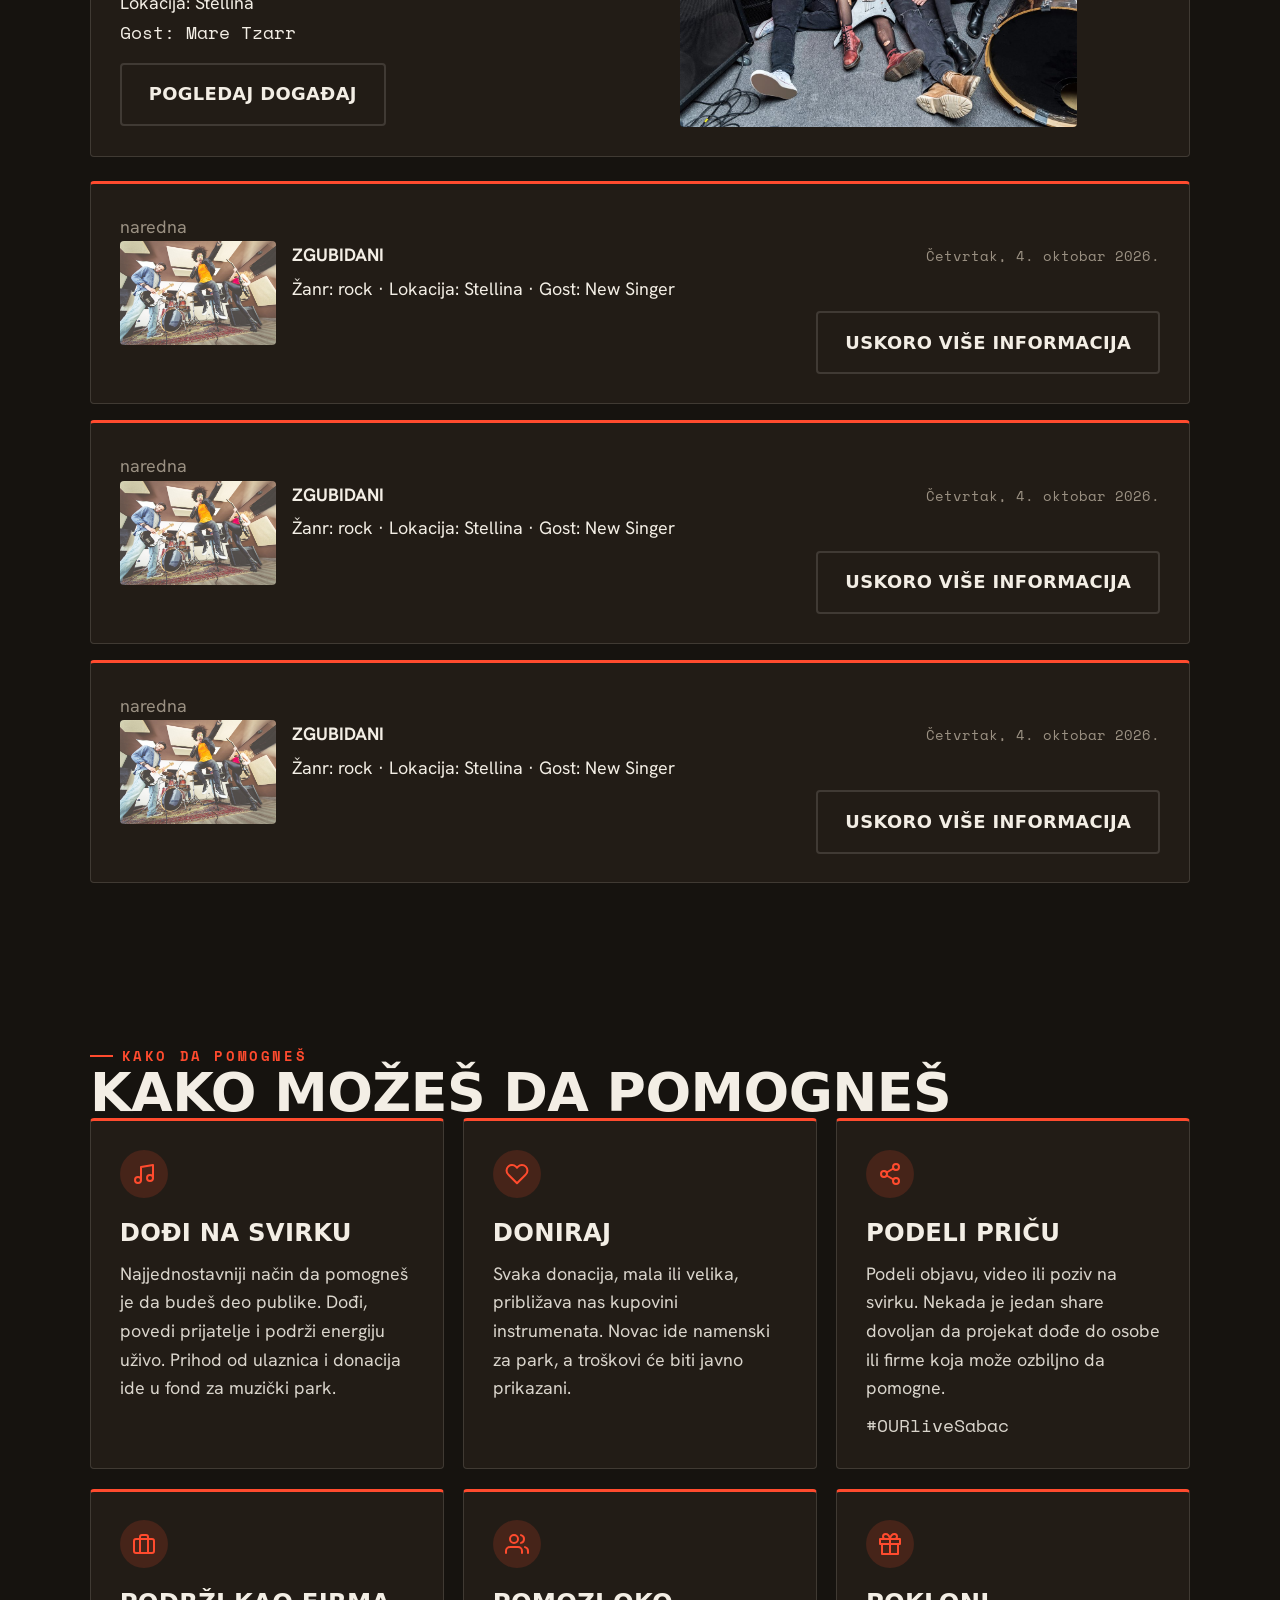
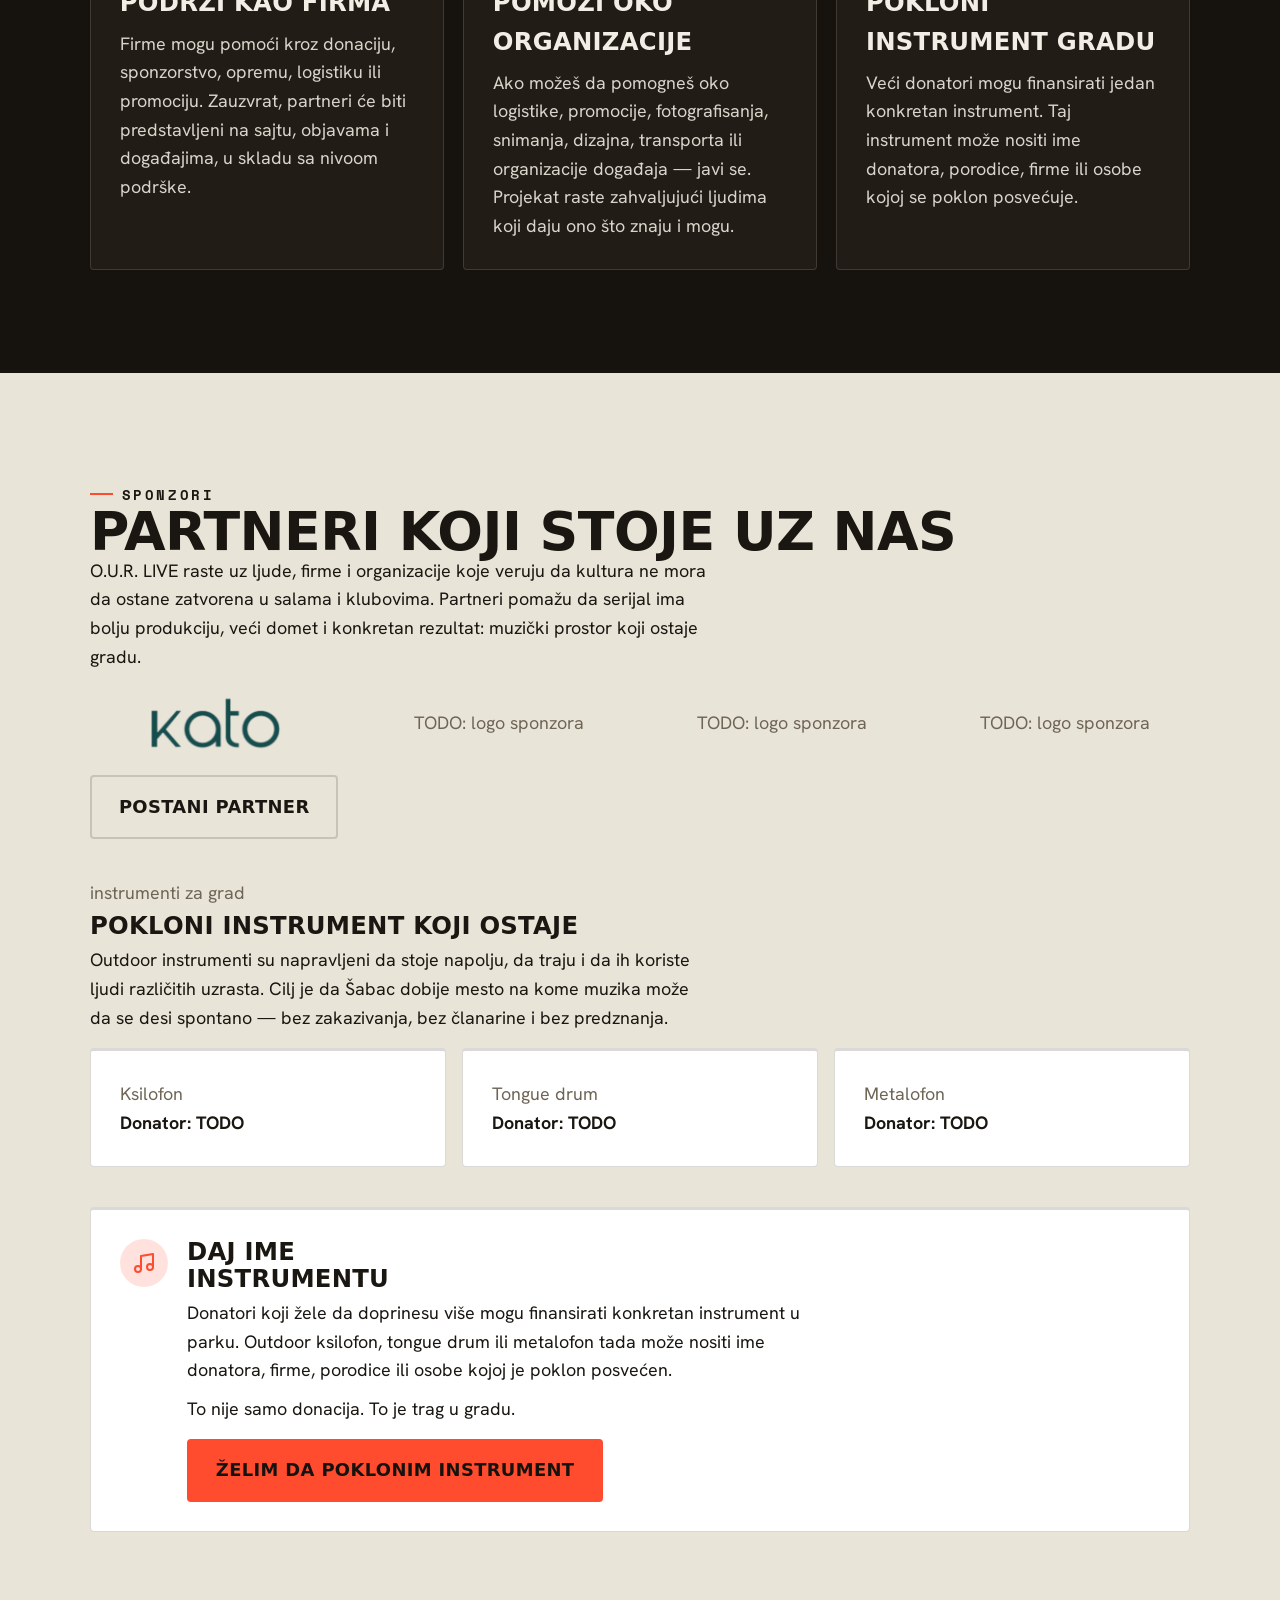
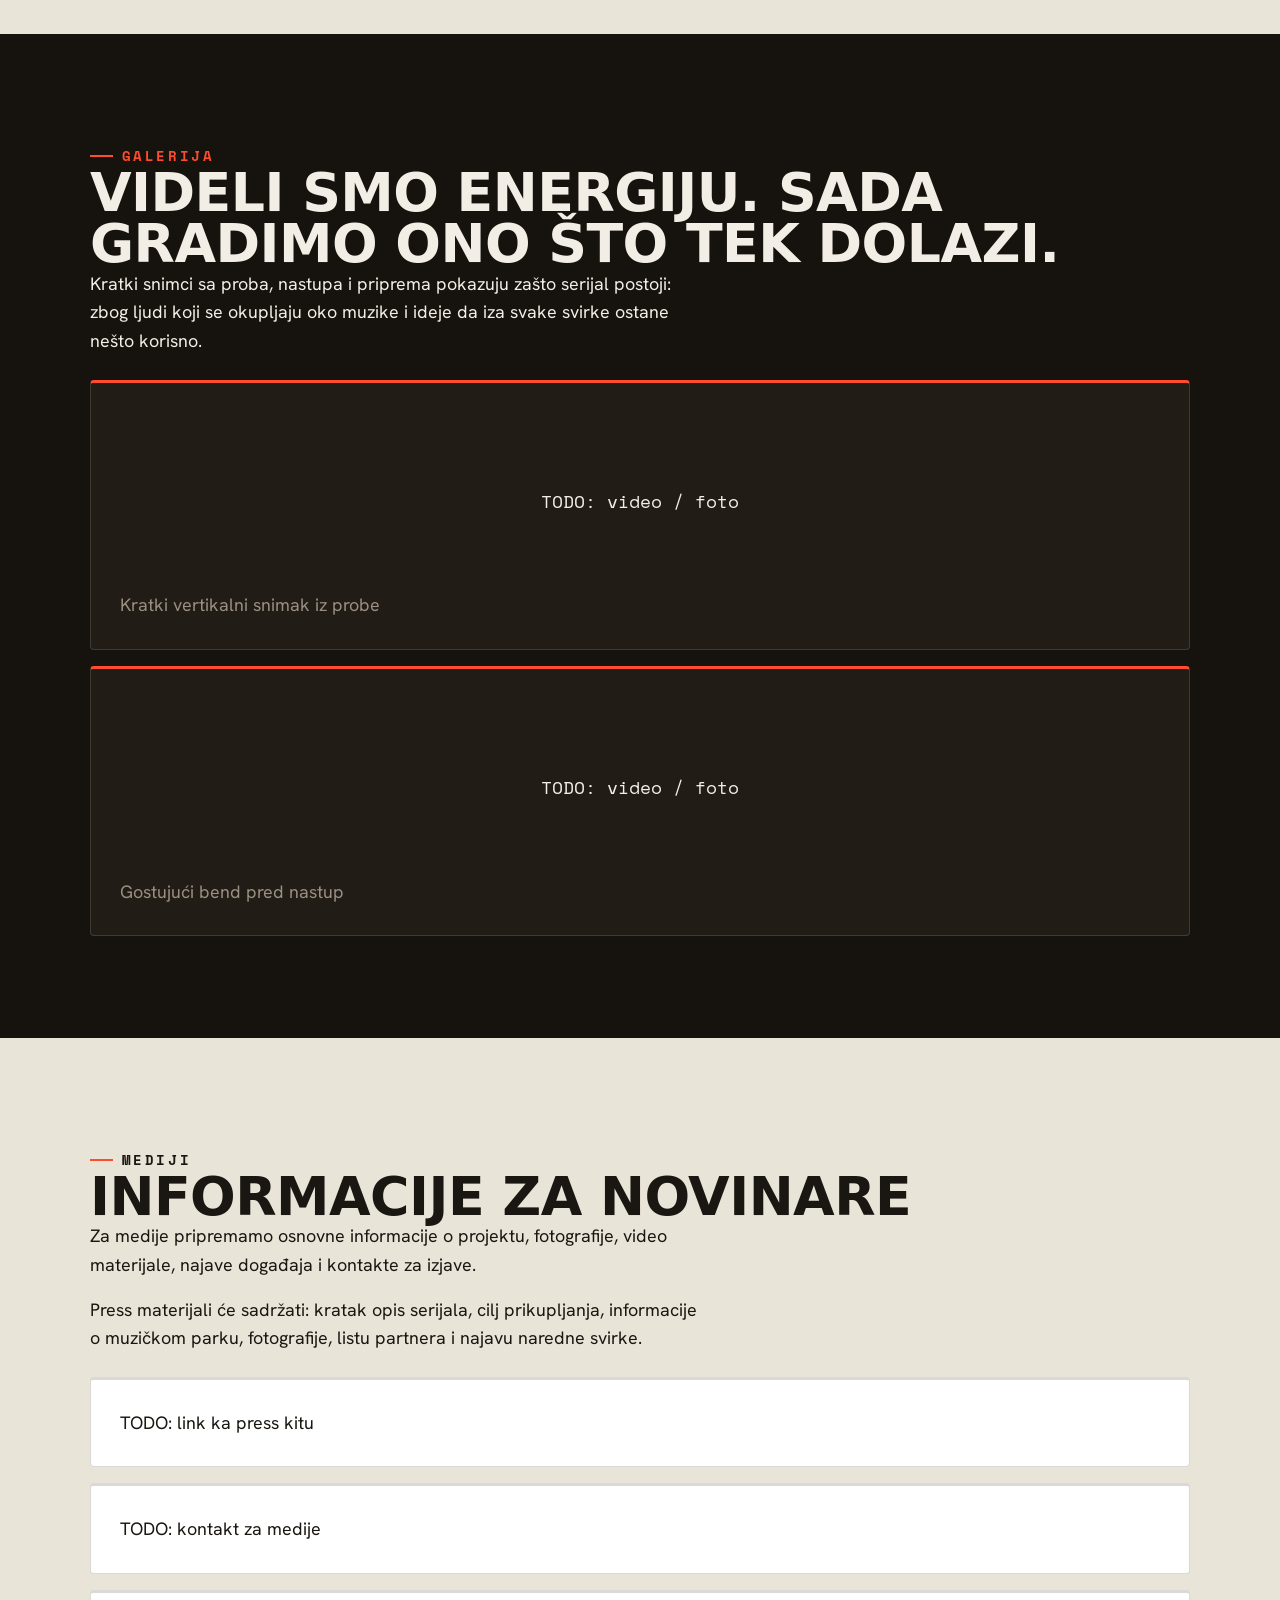
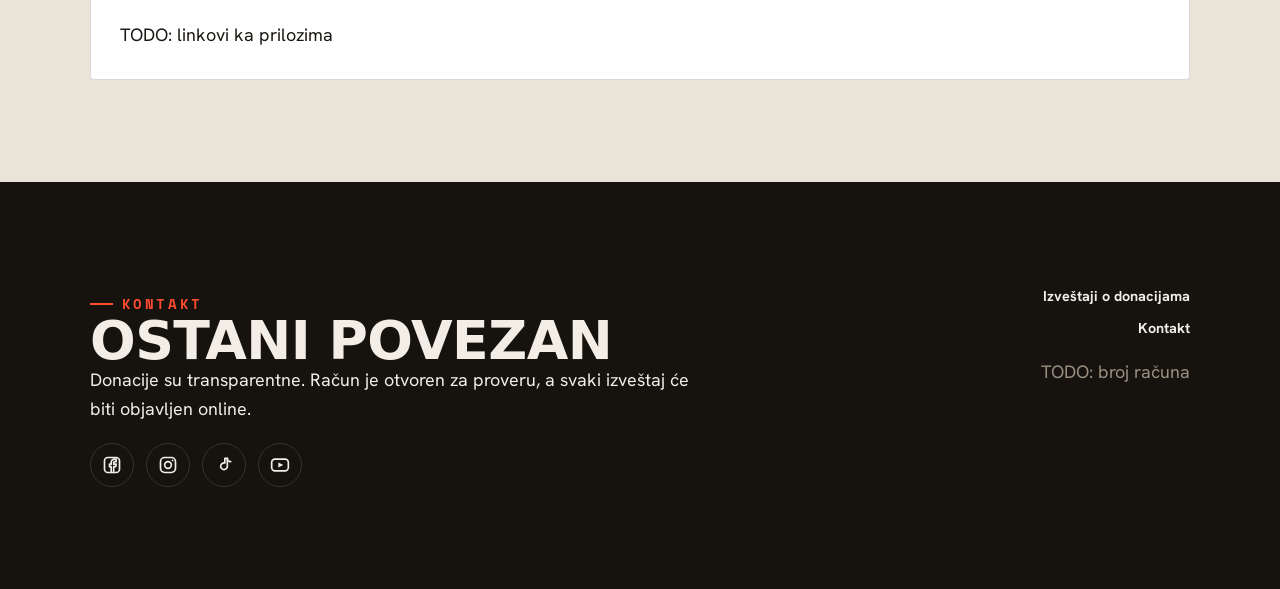
==== commit 707e7565: "Right-align Zgubidani CTA with show date, add two more upcoming-show slots Lines up the "Uskoro vise" ====
--- a/index.html
+++ b/index.html
@@ -152,7 +152,39 @@
                   <span class="data">Četvrtak, 4. oktobar 2026.</span>
                 </div>
                 <span>Žanr: rock · Lokacija: Stellina · Gost: New Singer</span>
-                <a class="btn btn--ghost" href="/svirke/" style="margin-top:0.5rem;">Uskoro više informacija</a>
+                <a class="btn btn--ghost next-show__cta" href="/svirke/" style="margin-top:0.5rem;">Uskoro više informacija</a>
+              </div>
+            </div>
+          </article>
+          <article class="card">
+            <p class="muted">naredna</p>
+            <div class="next-show">
+              <figure class="next-show__thumb">
+                <img src="zgubidani-band-web.jpg" alt="Bend Zgubidani" loading="lazy" />
+              </figure>
+              <div class="next-show__lower-body">
+                <div class="next-show__row">
+                  <strong>ZGUBIDANI</strong>
+                  <span class="data">Četvrtak, 4. oktobar 2026.</span>
+                </div>
+                <span>Žanr: rock · Lokacija: Stellina · Gost: New Singer</span>
+                <a class="btn btn--ghost next-show__cta" href="/svirke/" style="margin-top:0.5rem;">Uskoro više informacija</a>
+              </div>
+            </div>
+          </article>
+          <article class="card">
+            <p class="muted">naredna</p>
+            <div class="next-show">
+              <figure class="next-show__thumb">
+                <img src="zgubidani-band-web.jpg" alt="Bend Zgubidani" loading="lazy" />
+              </figure>
+              <div class="next-show__lower-body">
+                <div class="next-show__row">
+                  <strong>ZGUBIDANI</strong>
+                  <span class="data">Četvrtak, 4. oktobar 2026.</span>
+                </div>
+                <span>Žanr: rock · Lokacija: Stellina · Gost: New Singer</span>
+                <a class="btn btn--ghost next-show__cta" href="/svirke/" style="margin-top:0.5rem;">Uskoro više informacija</a>
               </div>
             </div>
           </article>
--- a/styles.css
+++ b/styles.css
@@ -511,7 +511,8 @@
 .next-show__thumb img { width: 100%; height: 100%; object-fit: cover; display: block; }
 .next-show__row { display: flex; justify-content: space-between; align-items: baseline; gap: 1rem; flex-wrap: wrap; margin-bottom: 0.3rem; }
 .next-show__row .data { font-size: var(--step--1); color: var(--muted); }
-.next-show__lower-body { min-width: 0; }
+.next-show__lower-body { min-width: 0; display: flex; flex-direction: column; }
+.next-show__cta { align-self: flex-end; }
 @media (min-width: 480px) {
   .next-show { flex-direction: row; align-items: flex-start; gap: 1rem; }
   .next-show__thumb { width: auto; height: 130px; }
